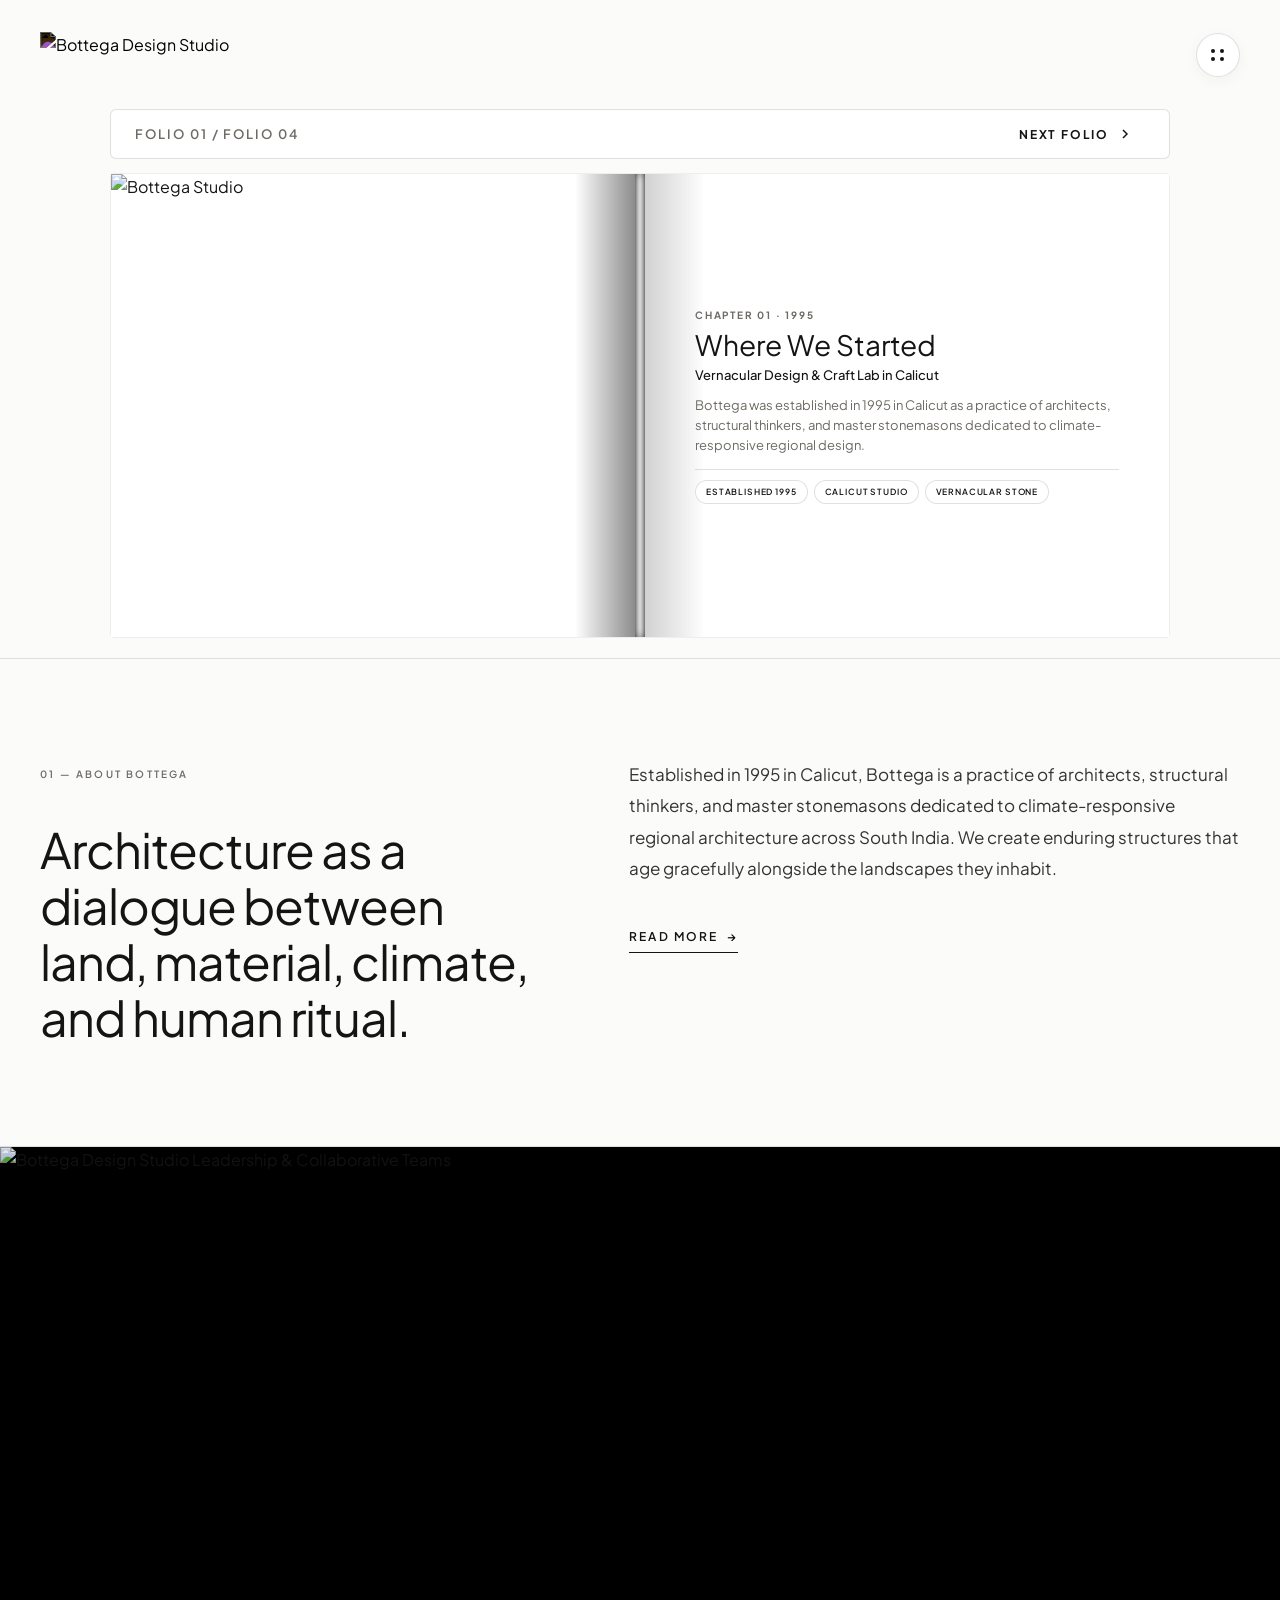
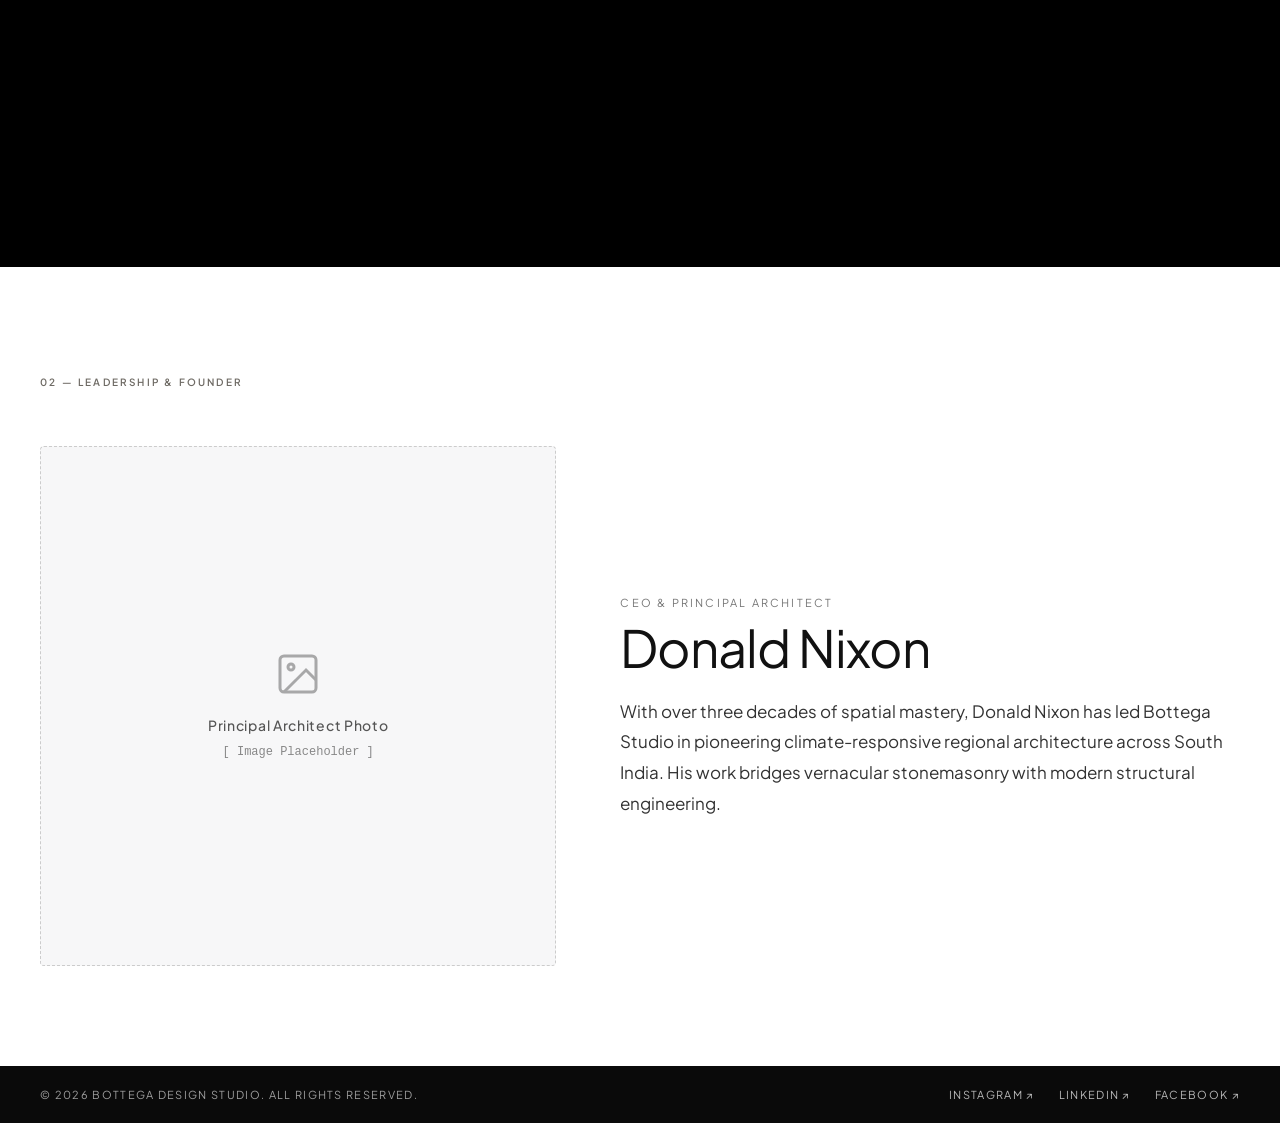
==== about.html @ 34cb8d8d "Update mobile header transparency, sticky logo & menu, typography, phone links, and address details" ====
<!DOCTYPE html>
<html lang="en">
<head>
    <meta charset="UTF-8">
    <meta name="viewport" content="width=device-width, initial-scale=1.0">
    <title>About Us — Bottega Design Studio</title>
    <!-- Google Fonts -->
    <link rel="preconnect" href="https://fonts.googleapis.com">
    <link rel="preconnect" href="https://fonts.gstatic.com" crossorigin>
    <link href="https://fonts.googleapis.com/css2?family=Cormorant+Garamond:ital,wght@0,300;0,400;0,500;0,600;0,700;1,400&family=Plus+Jakarta+Sans:wght@300;400;500;600;700&display=swap" rel="stylesheet">
    <link rel="stylesheet" href="style.css">
    <link rel="stylesheet" href="assets/css/style.css">
</head>
<body class="bottega-inner-page">

<!-- =====================================================
     SITE HEADER
====================================================== -->
<header class="site-header site-header-transparent">
    <div class="header-inner">
        <div id="site-brand-logo" class="site-brand">
            <a href="index.html" class="brand-link">
                <img src="assets/images/bottega_white_logo.png" alt="Bottega Design Studio" class="site-header-logo-img">
            </a>
        </div>

        <!-- Creative Bottega Logo-Dot Menu Trigger & Popover -->
        <div class="creative-dot-menu-wrap">
            <button id="dotMenuBtn" class="dot-menu-trigger" aria-label="Toggle Navigation">
                <span class="dot-pattern-icon">
                    <span class="dot d1"></span>
                    <span class="dot d2"></span>
                    <span class="dot d3"></span>
                    <span class="dot d4"></span>
                </span>
            </button>

            <!-- Popover Menu Links -->
            <div id="dotMenuPopover" class="dot-menu-popover">
                <nav class="popover-nav">
                    <a href="about.html" class="pop-link active">About</a>
                    <a href="projects.html" class="pop-link">Projects</a>
                    <a href="services.html" class="pop-link">Services</a>
                    <a href="contact.html" class="pop-link pop-contact">Contact</a>
                </nav>
            </div>
        </div>
    </div>
</header>

<main class="bottega-main">

    <!-- 3D EDITORIAL MONOGRAPH BOOK FLIP EXPERIENCE (100% VIEWPORT FIT) -->
    <section id="book-story-section" class="bottega-materiality-section bottega-storytelling-section" style="padding-top: 85px; padding-bottom: 20px;">
        <div class="bottega-container">
            <div class="book-story-container reveal-on-scroll">
                <!-- Book Navigation Controls AT THE TOP of the Book -->
                <div class="book-nav-bar" style="margin-bottom: 14px; margin-top: 0; padding: 10px 24px;">
                    <div class="book-page-indicator">
                        <span id="book-current-page">FOLIO COVER</span> / <span>FOLIO 04</span>
                    </div>
                    <button class="book-nav-btn" onclick="nextBookPage()" aria-label="Next Page">
                        <span>NEXT FOLIO</span>
                        <svg viewBox="0 0 24 24"><polyline points="9 18 15 12 9 6"></polyline></svg>
                    </button>
                </div>

                <!-- 3D Physical Spine Stage (Starts Closed as Cover with Logo) -->
                <div id="book-spine-stage" class="book-spine-stage is-closed-cover">
                    <!-- Left Side: Static Page Image -->
                    <div class="book-half-page book-left-half" style="background: #ffffff;">
                        <img id="book-left-img" src="assets/images/studio_team_drafting.png" alt="Bottega Studio" style="object-fit: cover; padding: 0;">
                        <div class="book-crease-shadow-left"></div>
                    </div>

                    <!-- Center Spine -->
                    <div class="book-center-spine"></div>

                    <!-- Right Side: Cover Title & Cute About Quote -->
                    <div class="book-half-page book-right-half">
                        <div class="book-crease-shadow-right"></div>
                        <div id="book-text-wrap" class="book-text-content" style="text-align: center; width: 100%;">
                            <img src="assets/images/bottega_white_logo.png" alt="Bottega Studio" class="book-cover-logo-center" style="max-width: 140px; margin: 0 auto 18px auto; display: block;">
                            <p class="book-cover-quote" style="font-family: var(--font-display); font-size: 1.1rem; color: #1a1a1a; font-style: italic; line-height: 1.6; max-width: 380px; margin: 0 auto;">"Crafting spaces that honor light, native stone, and quiet human rituals since 1995."</p>
                        </div>
                    </div>

                    <!-- Dynamic 3D Turning Page Leaf Overlay with Printed Front & Back Faces -->
                    <div id="book-turning-leaf" class="book-turning-leaf">
                        <div class="leaf-face leaf-front">
                            <div id="leaf-front-content" class="book-text-content">
                                <img src="assets/images/bottega_white_logo.png" alt="Bottega Studio" class="book-cover-logo-center" style="max-width: 140px; margin: 0 auto 18px auto; display: block;">
                                <p class="book-cover-quote" style="font-family: var(--font-display); font-size: 1.1rem; color: #1a1a1a; font-style: italic; line-height: 1.6; max-width: 380px; margin: 0 auto; text-align: center;">"Crafting spaces that honor light, native stone, and quiet human rituals since 1995."</p>
                            </div>
                        </div>
                        <div class="leaf-face leaf-back">
                            <img id="leaf-back-img" src="assets/images/studio_team_drafting.png" alt="Leaf Back">
                        </div>
                    </div>
                </div>
            </div>
    </section>

    <!-- =====================================================
         ABOUT BOTTEGA STUDIO DESCRIPTION SECTION WITH READ MORE
    ====================================================== -->
    <section class="about-description-section">
        <div class="bottega-container">
            <div class="about-desc-grid reveal-on-scroll">
                <!-- Left Column: Title & Manifesto -->
                <div class="about-desc-left">
                    <span class="section-label">01 — ABOUT BOTTEGA</span>
                    <h2 class="about-desc-heading">Architecture as a dialogue between land, material, climate, and human ritual.</h2>
                </div>

                <!-- Right Column: Full Description with Read More Toggle -->
                <div class="about-desc-right">
                    <p class="about-lead-text">
                        Established in 1995 in Calicut, Bottega is a practice of architects, structural thinkers, and master stonemasons dedicated to climate-responsive regional architecture across South India. We create enduring structures that age gracefully alongside the landscapes they inhabit.
                    </p>

                    <!-- Expandable Extended Paragraphs -->
                    <div id="aboutExtendedText" class="about-extended-text">
                        <p>
                            Our methodology merges traditional South Indian vernacular craft—laterite masonry, reclaimed teak joinery, hand-chiseled granite, and terracotta roof sculping—with contemporary spatial engineering. We approach every site by conducting a granular analysis of its microclimate, natural wind corridors, sun trajectories, and indigenous vegetation.
                        </p>
                        <p>
                            Rather than imposing external architectural statements, Bottega buildings emerge from the soil, utilizing passive cooling courtyards, rain-sheltering verandas, and thermal stone masses. Over three decades and 120+ realized projects, our practice has expanded to include master planning eco-resorts, luxury tropical estates, and custom furniture labs—always honoring the tactile relationship between human ritual and natural elements.
                        </p>
                    </div>

                    <!-- Read More Toggle Trigger -->
                    <button id="aboutReadMoreBtn" class="about-readmore-btn" type="button">
                        <span class="btn-text">READ MORE</span>
                        <span class="btn-arrow">→</span>
                    </button>
                </div>
            </div>
        </div>
    </section>

    <!-- STUDIO SINGLE ORIGINAL FULL WIDTH GROUP PHOTO WITH REVEAL & HOTSPOTS -->
    <section class="about-photo-section-full reveal-curtain-wrap">
        <div class="group-photo-interactive-wrap full-width-wrap">
            <img src="assets/images/team_group_photo.jpg" alt="Bottega Design Studio Leadership & Collaborative Teams" class="group-team-photo">
            
            <!-- Interactive Person Hotspot 1 (Rahul Varma - Far Left) -->
            <div class="person-hotspot" style="top: 30%; left: 14%;">
                <div class="hotspot-pulse"><span class="pulse-icon">✦</span></div>
                <div class="person-profile-popup popup-align-left">
                    <div class="popup-header-row">
                        <span class="popup-studio-tag"><span class="tag-dot"></span>CALICUT STUDIO</span>
                        <span class="popup-id">01</span>
                    </div>
                    <h4 class="person-name">Ar. Rahul Varma</h4>
                    <span class="person-designation">Principal Architect & Founder</span>
                    <div class="popup-meta-pills">
                        <span class="meta-pill">15+ Yrs Exp</span>
                        <span class="meta-pill">Contextual Design</span>
                    </div>
                </div>
            </div>

            <!-- Interactive Person Hotspot 2 (Karan Sharma - 2nd Left) -->
            <div class="person-hotspot" style="top: 24%; left: 32%;">
                <div class="hotspot-pulse"><span class="pulse-icon">✦</span></div>
                <div class="person-profile-popup popup-flip-down">
                    <div class="popup-header-row">
                        <span class="popup-studio-tag"><span class="tag-dot"></span>BANGALORE STUDIO</span>
                        <span class="popup-id">02</span>
                    </div>
                    <h4 class="person-name">Karan Sharma</h4>
                    <span class="person-designation">Lead Structural Engineer</span>
                    <div class="popup-meta-pills">
                        <span class="meta-pill">High-Rise Steel</span>
                        <span class="meta-pill">Seismic Engineering</span>
                    </div>
                </div>
            </div>

            <!-- Interactive Person Hotspot 3 (Ananya Nair - 3rd Left) -->
            <div class="person-hotspot" style="top: 28%; left: 45%;">
                <div class="hotspot-pulse"><span class="pulse-icon">✦</span></div>
                <div class="person-profile-popup">
                    <div class="popup-header-row">
                        <span class="popup-studio-tag"><span class="tag-dot"></span>CALICUT STUDIO</span>
                        <span class="popup-id">03</span>
                    </div>
                    <h4 class="person-name">Ananya Nair</h4>
                    <span class="person-designation">Director of Interior Architecture</span>
                    <div class="popup-meta-pills">
                        <span class="meta-pill">Tactile Interiors</span>
                        <span class="meta-pill">Teak Woodcraft</span>
                    </div>
                </div>
            </div>

            <!-- Interactive Person Hotspot 4 (Siddharth Menon - Top Center) -->
            <div class="person-hotspot" style="top: 18%; left: 56%;">
                <div class="hotspot-pulse"><span class="pulse-icon">✦</span></div>
                <div class="person-profile-popup popup-flip-down">
                    <div class="popup-header-row">
                        <span class="popup-studio-tag"><span class="tag-dot"></span>BANGALORE STUDIO</span>
                        <span class="popup-id">04</span>
                    </div>
                    <h4 class="person-name">Siddharth Menon</h4>
                    <span class="person-designation">Head of Urban Master Planning</span>
                    <div class="popup-meta-pills">
                        <span class="meta-pill">Eco-Resorts</span>
                        <span class="meta-pill">Passive Microclimate</span>
                    </div>
                </div>
            </div>

            <!-- Interactive Person Hotspot 5 (Priya Ramesh - Front Center) -->
            <div class="person-hotspot" style="top: 38%; left: 60%;">
                <div class="hotspot-pulse"><span class="pulse-icon">✦</span></div>
                <div class="person-profile-popup">
                    <div class="popup-header-row">
                        <span class="popup-studio-tag"><span class="tag-dot"></span>CALICUT STUDIO</span>
                        <span class="popup-id">05</span>
                    </div>
                    <h4 class="person-name">Priya Ramesh</h4>
                    <span class="person-designation">Design Director & Partner</span>
                    <div class="popup-meta-pills">
                        <span class="meta-pill">Courtyard Villas</span>
                        <span class="meta-pill">Luxury Sanctuaries</span>
                    </div>
                </div>
            </div>

            <!-- Interactive Person Hotspot 6 (Meera Krishna - 6th Left) -->
            <div class="person-hotspot" style="top: 26%; left: 68%;">
                <div class="hotspot-pulse"><span class="pulse-icon">✦</span></div>
                <div class="person-profile-popup popup-flip-down">
                    <div class="popup-header-row">
                        <span class="popup-studio-tag"><span class="tag-dot"></span>BANGALORE STUDIO</span>
                        <span class="popup-id">06</span>
                    </div>
                    <h4 class="person-name">Meera Krishna</h4>
                    <span class="person-designation">Senior Landscape Architect</span>
                    <div class="popup-meta-pills">
                        <span class="meta-pill">Native Flora</span>
                        <span class="meta-pill">Water Terraces</span>
                    </div>
                </div>
            </div>

            <!-- Interactive Person Hotspot 7 (Kavya Sundaram - Far Right) -->
            <div class="person-hotspot" style="top: 22%; left: 82%;">
                <div class="hotspot-pulse"><span class="pulse-icon">✦</span></div>
                <div class="person-profile-popup popup-flip-down popup-align-right">
                    <div class="popup-header-row">
                        <span class="popup-studio-tag"><span class="tag-dot"></span>CALICUT STUDIO</span>
                        <span class="popup-id">07</span>
                    </div>
                    <h4 class="person-name">Kavya Sundaram</h4>
                    <span class="person-designation">Sustainable Materials Specialist</span>
                    <div class="popup-meta-pills">
                        <span class="meta-pill">Laterite Masonry</span>
                        <span class="meta-pill">Zero-Waste Craft</span>
                    </div>
                </div>
            </div>
        </div>
    </section>



    <!-- LEADERSHIP & CEO / PRINCIPAL ARCHITECT SHOWCASE -->
    <section class="ceo-leadership-section">
        <div class="bottega-container">
            <span class="section-label reveal-on-scroll">02 — LEADERSHIP & FOUNDER</span>
            <div class="ceo-profile-grid reveal-on-scroll">
                <!-- Left Column: Photo Placeholder -->
                <div class="ceo-photo-col">
                    <div class="ceo-img-frame">
                        <svg class="ceo-placeholder-icon" viewBox="0 0 24 24" stroke="currentColor">
                            <rect x="3" y="3" width="18" height="18" rx="2" ry="2"></rect>
                            <circle cx="8.5" cy="8.5" r="1.5"></circle>
                            <polyline points="21 15 16 10 5 21"></polyline>
                        </svg>
                        <span class="ceo-placeholder-text">Principal Architect Photo</span>
                        <span class="ceo-placeholder-sub">[ Image Placeholder ]</span>
                    </div>
                </div>

                <!-- Right Column: Title, Name & Description -->
                <div class="ceo-info-col">
                    <span class="ceo-subtitle">CEO & PRINCIPAL ARCHITECT</span>
                    <h2 class="ceo-name">Donald Nixon</h2>
                    <p class="ceo-bio">
                        With over three decades of spatial mastery, Donald Nixon has led Bottega Studio in pioneering climate-responsive regional architecture across South India. His work bridges vernacular stonemasonry with modern structural engineering.
                    </p>
                </div>
            </div>
        </div>
    </section>

</main>

<footer class="home-bottom-strip">
    <div class="home-bottom-inner">
        <p class="home-copyright">© 2026 BOTTEGA DESIGN STUDIO. ALL RIGHTS RESERVED.</p>
        <div class="home-social-links">
            <a href="https://www.instagram.com/bottega_architects/" target="_blank" rel="noopener" class="home-social-link">INSTAGRAM ↗</a>
            <a href="https://linkedin.com" target="_blank" rel="noopener" class="home-social-link">LINKEDIN ↗</a>
            <a href="https://facebook.com" target="_blank" rel="noopener" class="home-social-link">FACEBOOK ↗</a>
        </div>
    </div>
</footer>

<script>
// Sticky Logo Only on Scroll Engine
document.addEventListener('DOMContentLoaded', () => {
    const brandLogo = document.getElementById('site-brand-logo');
    window.addEventListener('scroll', () => {
        if (window.scrollY > 100) {
            brandLogo.classList.add('is-sticky-logo');
        } else {
            brandLogo.classList.remove('is-sticky-logo');
        }
    });
});

// Typewriter Animation Engine
function runTypewriter(targetEl, text, speed = 40, callback) {
    if (!targetEl) return;
    let i = 0;
    targetEl.innerHTML = '<span class="tw-text"></span><span class="tw-cursor">|</span>';
    const spanText = targetEl.querySelector('.tw-text');

    function type() {
        if (i < text.length) {
            spanText.textContent += text.charAt(i);
            i++;
            setTimeout(type, speed);
        } else if (callback) {
            callback();
        }
    }
    type();
}

const bookPages = [
    {
        folioNum: "01",
        year: "CHAPTER 01 · 1995",
        title: "Where We Started",
        subtitle: "Vernacular Design & Craft Lab in Calicut",
        desc: "Bottega was established in 1995 in Calicut as a practice of architects, structural thinkers, and master stonemasons dedicated to climate-responsive regional design.",
        img: "assets/images/studio_team_drafting.png",
        pills: ["Established 1995", "Calicut Studio", "Vernacular Stone"]
    },
    {
        folioNum: "02",
        year: "CHAPTER 02 · 2008",
        title: "As We Grew",
        subtitle: "Expanding Studios Across Kerala & Karnataka",
        desc: "Over the next decade, Bottega grew into an integrated multi-disciplinary studio—opening our Bangalore branch and uniting traditional woodcraft with spatial engineering.",
        img: "assets/images/client_dual_banner.jpg",
        pills: ["Bangalore Studio", "Artisan Synergy", "Spatial Innovation"]
    },
    {
        folioNum: "03",
        year: "CHAPTER 03 · OUR MISSION",
        title: "Our Mission",
        subtitle: "Honoring Heritage & Precision Engineering",
        desc: "Preserving South Indian architectural heritage by directly collaborating with master stonemasons and woodcraft artisans—crafting climate-responsive spaces that age gracefully.",
        img: "https://images.unsplash.com/photo-1600585154526-990dced4db0d?auto=format&fit=crop&w=1200&q=85",
        pills: ["Heritage Preservation", "Honest Materials", "Sustainable Craft"]
    },
    {
        folioNum: "04",
        year: "CHAPTER 04 · OUR VISION",
        title: "Our Vision",
        subtitle: "Pioneering Zero-Carbon Microclimate Sanctuaries",
        desc: "Pioneering zero-carbon master plans across South India where architecture, landscape, and human ritual exist in perpetual harmony.",
        img: "https://images.unsplash.com/photo-1584622650111-993a426fbf0a?auto=format&fit=crop&w=1200&q=85",
        pills: ["120+ Realized Projects", "Passive Microclimate", "Zero-Carbon Vision"]
    }
];

let currentBookPageIdx = -1; // -1 represents CLOSED COVER state
let isBookFlipping = false;

function setBookPage(pageIdx, direction = 1) {
    if (isBookFlipping) return;

    const spineStage = document.getElementById('book-spine-stage');
    const wasClosed = spineStage && spineStage.classList.contains('is-closed-cover');

    let nextIdx = pageIdx;
    if (nextIdx < 0) nextIdx = bookPages.length - 1;
    if (nextIdx >= bookPages.length) nextIdx = 0;

    if (nextIdx === currentBookPageIdx && !wasClosed) return;

    isBookFlipping = true;
    const prevIdx = currentBookPageIdx < 0 ? 0 : currentBookPageIdx;
    currentBookPageIdx = nextIdx;

    const prevData = bookPages[prevIdx];
    const nextData = bookPages[nextIdx];

    const leftImg = document.getElementById('book-left-img');
    const pageCounter = document.getElementById('book-current-page');
    const leaf = document.getElementById('book-turning-leaf');
    const leafFrontContent = document.getElementById('leaf-front-content');
    const leafBackImg = document.getElementById('leaf-back-img');

    if (pageCounter) {
        pageCounter.textContent = `FOLIO ${nextData.folioNum}`;
    }

    if (leafFrontContent) {
        if (wasClosed) {
            leafFrontContent.innerHTML = `
                <img src="assets/images/bottega_white_logo.png" alt="Bottega Studio" class="book-cover-logo-center" style="max-width: 140px; margin: 0 auto 18px auto; display: block;">
                <p class="book-cover-quote" style="font-family: var(--font-display); font-size: 1.1rem; color: #1a1a1a; font-style: italic; line-height: 1.6; max-width: 380px; margin: 0 auto; text-align: center;">"Crafting spaces that honor light, native stone, and quiet human rituals since 1995."</p>
            `;
        } else {
            leafFrontContent.innerHTML = `
                <span class="book-year-badge">${prevData.year}</span>
                <h3 class="book-chapter-title">${prevData.title}</h3>
                <h4 class="book-chapter-subtitle">${prevData.subtitle}</h4>
                <p class="book-chapter-desc">${prevData.desc}</p>
                <div class="book-pills-row">
                    ${(prevData.pills || []).map(p => `<span class="book-pill">${p}</span>`).join('')}
                </div>
            `;
        }
    }

    if (leafBackImg) {
        leafBackImg.src = nextData.img;
    }

    if (wasClosed && leftImg) {
        leftImg.style.visibility = 'hidden';
    }

    const rightHalf = document.querySelector('#book-spine-stage .book-right-half');
    if (rightHalf) {
        rightHalf.innerHTML = `
            <div class="book-crease-shadow-right"></div>
            <div id="book-text-wrap" class="book-text-content">
                <span id="book-page-year" class="book-year-badge">${nextData.year}</span>
                <h3 id="book-page-title" class="book-chapter-title">${nextData.title}</h3>
                <h4 id="book-page-subtitle" class="book-chapter-subtitle">${nextData.subtitle}</h4>
                <p id="book-page-desc" class="book-chapter-desc">${nextData.desc}</p>
                <div id="book-page-pills" class="book-pills-row">
                    ${(nextData.pills || []).map(p => `<span class="book-pill">${p}</span>`).join('')}
                </div>
            </div>
        `;
    }

    if (leaf) {
        leaf.style.transition = 'transform 0.9s cubic-bezier(0.645, 0.045, 0.355, 1.000)';
        leaf.className = `book-turning-leaf ${direction > 0 ? 'turn-next' : 'turn-prev'}`;
    }

    // Delay removing is-closed-cover until leaf is halfway flipped (420ms) so left side never pops up early!
    if (wasClosed) {
        setTimeout(() => {
            if (spineStage) spineStage.classList.remove('is-closed-cover');
        }, 420);
    }

    // Update static left image ONLY after turning leaf lands on the left side (860ms)
    setTimeout(() => {
        if (leftImg) {
            leftImg.src = nextData.img;
            leftImg.style.objectFit = 'cover';
            leftImg.style.padding = '0';
            leftImg.style.visibility = 'visible';
        }
    }, 860);

    setTimeout(() => {
        if (leaf) {
            leaf.style.transition = 'none';
            leaf.className = 'book-turning-leaf';
            void leaf.offsetWidth;
        }
        isBookFlipping = false;
    }, 920);
}

function nextBookPage() {
    setBookPage(currentBookPageIdx + 1, 1);
}

function prevBookPage() {
    setBookPage(currentBookPageIdx - 1, -1);
}

document.addEventListener('DOMContentLoaded', () => {
    // Read More Toggle Handler
    const readMoreBtn = document.getElementById('aboutReadMoreBtn');
    const extendedText = document.getElementById('aboutExtendedText');

    if (readMoreBtn && extendedText) {
        readMoreBtn.addEventListener('click', () => {
            const isExpanded = extendedText.classList.toggle('is-expanded');
            const btnText = readMoreBtn.querySelector('.btn-text');
            const btnArrow = readMoreBtn.querySelector('.btn-arrow');

            if (isExpanded) {
                if (btnText) btnText.textContent = 'READ LESS';
                if (btnArrow) btnArrow.textContent = '←';
            } else {
                if (btnText) btnText.textContent = 'READ MORE';
                if (btnArrow) btnArrow.textContent = '→';
            }
        });
    }

    // Auto page fold open from closed cover state on page refresh
    setTimeout(() => {
        nextBookPage();
    }, 850);

    const revealObserver = new IntersectionObserver((entries) => {
        entries.forEach(entry => {
            if (entry.isIntersecting) {
                entry.target.classList.add('is-visible');
            }
        });
    }, { threshold: 0.1 });

    document.querySelectorAll('.reveal-on-scroll, .reveal-curtain-wrap').forEach(el => {
        revealObserver.observe(el);
    });
});
</script>

<script src="assets/js/mobile-menu.js"></script>
</body>
</html>
---- style.css ----
/*
Theme Name: Bottega India
Theme URI: https://bottegaindia.in/
Description: Complete Master Editorial Architecture Theme for Bottega India.
Version: 3.8.0
*/

@font-face {
    font-family: 'Cormorant Garamond';
    src: url('assets/fonts/CormorantGaramond-VariableFont_wght.woff2') format('woff2-variations'),
         url('../fonts/CormorantGaramond-VariableFont_wght.woff2') format('woff2-variations'),
         url('fonts/CormorantGaramond-VariableFont_wght.woff2') format('woff2');
    font-weight: 100 900;
    font-style: normal;
    font-display: swap;
}

:root {
    --font-display: 'Plus Jakarta Sans', system-ui, -apple-system, BlinkMacSystemFont, 'Segoe UI', Roboto, Helvetica, Arial, sans-serif;
    --font-body: 'Plus Jakarta Sans', system-ui, -apple-system, BlinkMacSystemFont, 'Segoe UI', Roboto, Helvetica, Arial, sans-serif;
    --font-normal: 'Plus Jakarta Sans', system-ui, -apple-system, BlinkMacSystemFont, 'Segoe UI', Roboto, Helvetica, Arial, sans-serif;
    --font-heading: 'Plus Jakarta Sans', system-ui, -apple-system, BlinkMacSystemFont, 'Segoe UI', Roboto, Helvetica, Arial, sans-serif;
    --color-bg-light: #fbfbf9;
    --color-bg-white: #ffffff;
    --color-bg-dark: #0a0a0a;
    --color-text-dark: #141414;
    --color-text-muted: #6e6a64;
    --color-border: rgba(0, 0, 0, 0.12);
    --color-border-dark: rgba(255, 255, 255, 0.12);
}

* {
    box-sizing: border-box;
    margin: 0;
    padding: 0;
}

html {
    scroll-behavior: smooth;
}

body {
    background-color: var(--color-bg-light);
    color: var(--color-text-dark);
    font-family: var(--font-body);
    line-height: 1.6;
    overflow-x: hidden;
    -webkit-font-smoothing: antialiased;
}

.bottega-container {
    max-width: 1440px;
    margin: 0 auto;
    padding: 0 40px;
}

.section-label {
    font-family: var(--font-body);
    font-size: 10px;
    font-weight: 600;
    letter-spacing: 0.22em;
    text-transform: uppercase;
    color: var(--color-text-muted);
    display: inline-block;
    margin-bottom: 24px;
}

.creative-heading {
    font-family: var(--font-display);
    font-size: clamp(36px, 4vw, 58px);
    font-weight: 400;
    line-height: 1.05;
    color: var(--color-text-dark);
    margin-bottom: 32px;
}

/* =========================================================
   SITE HEADER & LOGO ONLY STICKY ENGINE
========================================================= */
.site-header-logo-img {
    height: 46px;
    width: auto;
    object-fit: contain;
    display: block;
    transition: height 0.3s ease, filter 0.3s ease;
}

.site-header-dark .site-header-logo-img,
.bottega-inner-page .site-header-logo-img {
    filter: invert(1);
}

.site-brand.is-sticky-logo {
    position: fixed;
    top: 20px;
    left: 40px;
    z-index: 1000;
    padding: 10px 18px;
    background: rgba(10, 10, 10, 0.85);
    backdrop-filter: blur(14px);
    border: 1px solid rgba(255, 255, 255, 0.2);
    border-radius: 40px;
    box-shadow: 0 10px 30px rgba(0, 0, 0, 0.3);
    animation: sticky-pop 0.35s cubic-bezier(0.16, 1, 0.3, 1);
}

.site-brand.is-sticky-logo .site-header-logo-img,
.bottega-inner-page .site-brand.is-sticky-logo .site-header-logo-img {
    height: 32px;
    filter: invert(0) !important;
}

@keyframes sticky-pop {
    from {
        opacity: 0;
        transform: translateY(-20px) scale(0.9);
    }
    to {
        opacity: 1;
        transform: translateY(0) scale(1);
    }
}

/* =========================================================
   OUR LOCATIONS - STUDIO PRACTICE SECTION (50vw / 50vw SPLIT)
========================================================= */
.bottega-locations-studio-section {
    width: 100vw;
    position: relative;
    left: 50%;
    right: 50%;
    margin-left: -50vw;
    margin-right: -50vw;
    background: var(--color-bg-white);
    border-bottom: 1px solid var(--color-border);
    overflow: hidden;
    padding: 0;
}

.locations-studio-split-full {
    display: grid;
    grid-template-columns: 50vw 50vw;
    align-items: center;
    width: 100vw;
    margin: 0;
    padding: 0;
}

.studio-image-left-flush {
    width: 50vw;
    height: 100%;
}

.studio-team-img-flush {
    width: 100%;
    height: 480px;
    object-fit: cover;
    display: block;
}

.studio-info-right-col {
    padding: 40px 60px 40px 48px;
    max-width: 680px;
}

.studio-label-row {
    display: flex;
    align-items: center;
    gap: 16px;
    margin-bottom: 16px;
}

.studio-label-row .section-label {
    margin-bottom: 0;
}

.label-line {
    display: inline-block;
    width: 60px;
    height: 1px;
    background: var(--color-border);
}

.locations-main-title {
    font-family: var(--font-display);
    font-size: clamp(32px, 3.5vw, 48px);
    font-weight: 400;
    line-height: 1.1;
    color: var(--color-text-dark);
    margin-bottom: 14px;
    letter-spacing: -0.02em;
}

.locations-subtext {
    font-size: 14.5px;
    line-height: 1.6;
    color: var(--color-text-muted);
    max-width: 540px;
    margin-bottom: 24px;
}

.locations-list-wrap {
    display: flex;
    flex-direction: column;
    margin-bottom: 24px;
}

.loc-list-item {
    display: grid;
    grid-template-columns: 40px 1fr 140px 30px;
    align-items: center;
    padding: 14px 0;
    border-top: 1px solid var(--color-border);
    transition: background 0.2s ease;
}

.loc-list-item:last-child {
    border-bottom: 1px solid var(--color-border);
}

.loc-index {
    font-family: var(--font-display);
    font-size: 14px;
    color: var(--color-text-muted);
}

.loc-name-col h3 {
    font-family: var(--font-display);
    font-size: 32px;
    font-weight: 400;
    color: var(--color-text-dark);
    line-height: 1.1;
}

.loc-tag {
    font-size: 9px;
    letter-spacing: 0.18em;
    text-transform: uppercase;
    color: var(--color-text-muted);
    display: block;
}

.loc-state {
    font-size: 13px;
    color: var(--color-text-muted);
}

.loc-arrow {
    font-size: 20px;
    color: var(--color-text-dark);
    transition: transform 0.2s ease;
}

.loc-list-item:hover .loc-arrow {
    transform: translate(3px, -3px);
}

.locations-footer-row {
    display: flex;
    justify-content: space-between;
    font-size: 10px;
    letter-spacing: 0.18em;
    text-transform: uppercase;
    color: var(--color-text-muted);
    padding-top: 12px;
}

/* =========================================================
   EDGE-TO-EDGE 100% FULL-WIDTH SEAMLESS PANORAMIC BANNER
========================================================= */
.bottega-banner-full-section {
    width: 100%;
    position: relative;
    background: #ffffff;
    overflow: hidden;
    margin: 24px 0 16px;
}

.full-banner-wrap {
    width: 100vw;
    position: relative;
    left: 50%;
    right: 50%;
    margin-left: -50vw;
    margin-right: -50vw;
    overflow: hidden;
}

.banner-full-img {
    width: 100%;
    height: 380px;
    max-height: 380px;
    object-fit: cover;
    display: block;
}

.banner-caption-bar {
    display: flex;
    justify-content: space-between;
    align-items: center;
    padding: 16px 60px;
    background: #fbfbf9;
    border: none;
    font-size: 11px;
    letter-spacing: 0.12em;
    text-transform: uppercase;
    color: var(--color-text-muted);
}

/* =========================================================
   TYPEWRITER & LUXURY SCROLL REVEAL ANIMATIONS
========================================================= */
.tw-text {
    white-space: pre-line;
}

.tw-cursor {
    display: inline-block;
    font-weight: 300;
    color: currentColor;
    animation: tw-blink 0.8s infinite;
    margin-left: 2px;
}

@keyframes tw-blink {
    0%, 100% { opacity: 1; }
    50% { opacity: 0; }
}

/* Scroll Fade & Slide Reveal */
.reveal-on-scroll {
    opacity: 0;
    transform: translateY(35px);
    transition: opacity 0.85s cubic-bezier(0.16, 1, 0.3, 1), transform 0.85s cubic-bezier(0.16, 1, 0.3, 1);
    will-change: opacity, transform;
}

.reveal-on-scroll.is-visible {
    opacity: 1;
    transform: translateY(0);
}

/* Curtain Wipe Reveal for Images */
.reveal-curtain-wrap {
    position: relative;
    overflow: hidden;
}

.reveal-curtain-wrap::after {
    content: '';
    position: absolute;
    top: 0;
    left: 0;
    width: 100%;
    height: 100%;
    background: #141414;
    transform: scaleX(1);
    transform-origin: left;
    transition: transform 0.9s cubic-bezier(0.77, 0, 0.175, 1);
    z-index: 5;
    pointer-events: none;
}

.reveal-curtain-wrap.is-visible::after {
    transform: scaleX(0);
    transform-origin: right;
}

/* =========================================================
   SITE HEADER & NAVIGATION
========================================================= */
.site-header {
    position: absolute;
    top: 0;
    left: 0;
    width: 100%;
    z-index: 100;
    padding: 32px 40px;
    transition: all 0.3s ease;
}

.site-header-dark {
    position: relative;
    background: var(--color-bg-white);
    border-bottom: 1px solid var(--color-border);
}

.header-inner {
    max-width: 1440px;
    margin: 0 auto;
    display: flex;
    align-items: center;
    justify-content: space-between;
}

.brand-link {
    display: flex;
    align-items: center;
    gap: 12px;
    color: #ffffff;
    text-decoration: none;
}

.site-header-dark .brand-link {
    color: var(--color-text-dark);
}

.main-nav {
    display: flex;
    align-items: center;
    gap: 28px;
}

.main-menu {
    display: flex;
    align-items: center;
    gap: 32px;
    list-style: none;
}

.main-menu a {
    color: rgba(255, 255, 255, 0.85);
    text-decoration: none;
    font-size: 13px;
    font-weight: 400;
    letter-spacing: 0.05em;
    transition: color 0.2s ease;
}

.site-header-dark .main-menu a {
    color: var(--color-text-dark);
}

.main-menu a.active-page {
    font-weight: 600;
    border-bottom: 2px solid currentColor;
}

.main-menu a:hover {
    color: var(--color-text-dark);
}

.site-header-transparent .main-menu a:hover {
    color: #ffffff;
}

.contact-link {
    padding: 8px 24px;
    border: 1px solid rgba(255, 255, 255, 0.3);
    border-radius: 30px;
    color: #ffffff;
    text-decoration: none;
    font-size: 12px;
    letter-spacing: 0.08em;
    transition: all 0.3s ease;
}

/* Creative Bottega Dot Menu Trigger */
.creative-dot-menu-wrap {
    position: relative;
    display: inline-block;
}

.dot-menu-trigger {
    display: flex;
    align-items: center;
    justify-content: center;
    width: 44px;
    height: 44px;
    padding: 0;
    background: #ffffff;
    border: 1px solid var(--color-border);
    border-radius: 50%;
    cursor: pointer;
    box-shadow: 0 4px 15px rgba(0, 0, 0, 0.04);
    transition: all 0.3s ease;
}

.dot-menu-trigger:hover {
    background: #141414;
    border-color: #141414;
}

.dot-menu-trigger:hover .dot-label {
    color: #ffffff;
}

.dot-menu-trigger:hover .dot-pattern-icon .dot {
    background: #ffffff;
    transform: scale(1.2);
}

.dot-pattern-icon {
    display: grid;
    grid-template-columns: 1fr 1fr;
    gap: 3px;
    width: 14px;
    height: 14px;
    align-items: center;
    justify-content: center;
}

.dot-pattern-icon .dot {
    width: 4px;
    height: 4px;
    background: #141414;
    border-radius: 50%;
    transition: background 0.3s ease, transform 0.3s ease;
}

.dot-label {
    font-family: var(--font-display);
    font-size: 11px;
    font-weight: 600;
    letter-spacing: 0.18em;
    color: #141414;
    text-transform: uppercase;
}

/* Popover Navigation Menu */
.dot-menu-popover {
    position: absolute;
    top: calc(100% + 10px);
    right: 0;
    background: #ffffff;
    border: 1px solid var(--color-border);
    border-radius: 12px;
    padding: 10px 14px;
    box-shadow: 0 14px 40px rgba(0, 0, 0, 0.1);
    opacity: 0;
    visibility: hidden;
    transform: translateY(-8px);
    transition: all 0.3s cubic-bezier(0.25, 1, 0.5, 1);
    z-index: 1000;
    min-width: 160px;
}

.creative-dot-menu-wrap:hover .dot-menu-popover,
.dot-menu-popover.is-open {
    opacity: 1;
    visibility: visible;
    transform: translateY(0);
}

.popover-nav {
    display: flex;
    flex-direction: column;
    gap: 4px;
}

.pop-link {
    font-family: var(--font-display);
    font-size: 13px;
    font-weight: 500;
    letter-spacing: 0.12em;
    color: var(--color-text-dark);
    text-decoration: none;
    padding: 8px 12px;
    border-radius: 6px;
    transition: background 0.2s ease, color 0.2s ease;
}

.pop-link:hover,
.pop-link.active {
    background: #f4f2ea;
    color: #141414;
    font-weight: 600;
}

.pop-contact {
    border-top: 1px solid var(--color-border);
    margin-top: 4px;
    padding-top: 10px;
    color: var(--color-text-dark);
}

.site-header-dark .contact-link {
    color: var(--color-text-dark);
    border-color: var(--color-border);
}

.contact-link:hover,
.site-header-dark .contact-link:hover {
    background: var(--color-text-dark);
    color: #ffffff;
}

/* =========================================================
   INFINITE SCROLLING MARQUEE BANNERS
========================================================= */
.press-marquee-container {
    overflow: hidden;
    white-space: nowrap;
    margin-top: 0;
    padding: 24px 0;
    background: #ffffff !important;
    border-top: 1px solid var(--color-border);
    border-bottom: 1px solid var(--color-border);
}

.press-marquee-track {
    display: inline-flex;
    align-items: center;
    gap: 60px;
    animation: press-marquee-scroll 28s linear infinite;
}

.client-logo-item {
    display: inline-flex;
    align-items: center;
    justify-content: center;
    height: 48px;
    padding: 0 10px;
}

.client-brand-logo {
    height: 38px;
    width: auto;
    object-fit: contain;
    filter: invert(1);
    opacity: 0.85;
    transition: opacity 0.3s ease;
}

.client-brand-logo:hover {
    opacity: 1;
}

.client-brand-logo-img {
    height: 38px;
    width: auto;
    object-fit: contain;
    mix-blend-mode: multiply;
    opacity: 0.9;
    transition: opacity 0.3s ease;
}

.client-brand-logo-img:hover {
    opacity: 1;
}

.client-brand-logo-svg {
    height: 36px;
    width: auto;
    opacity: 0.85;
    transition: opacity 0.3s ease;
}

.client-brand-logo-svg:hover {
    opacity: 1;
}

@keyframes press-marquee-scroll {
    0% { transform: translateX(0); }
    100% { transform: translateX(-50%); }
}

/* =========================================================
   EDGE-TO-EDGE 100% FULL-WIDTH ORIGINAL GROUP TEAM PHOTO
========================================================= */
.about-photo-section-full {
    width: 100%;
    position: relative;
    background: #000;
    overflow: hidden;
    margin: 0;
    padding: 0;
}

.full-width-wrap {
    width: 100vw;
    position: relative;
    left: 50%;
    right: 50%;
    margin-left: -50vw;
    margin-right: -50vw;
    overflow: hidden;
}

.full-width-wrap .group-team-photo {
    width: 100%;
    height: 720px;
    object-fit: cover;
    display: block;
    filter: brightness(0.9);
    transition: filter 0.4s ease;
}

.full-width-wrap:hover .group-team-photo {
    filter: brightness(0.8);
}

.full-photo-overlay-bar {
    position: absolute;
    bottom: 0;
    left: 0;
    width: 100%;
    padding: 24px 60px;
    background: linear-gradient(180deg, transparent 0%, rgba(0, 0, 0, 0.85) 100%);
    color: rgba(255, 255, 255, 0.9);
    z-index: 5;
}

.photo-caption-light {
    font-size: 13px;
    letter-spacing: 0.08em;
    color: rgba(255, 255, 255, 0.85);
}

/* Enhanced Luxury Person Hotspot Target Pin & Pulse Animation */
.person-hotspot {
    position: absolute;
    z-index: 10;
    cursor: pointer;
}

.hotspot-pulse {
    width: 28px;
    height: 28px;
    background: rgba(18, 18, 18, 0.85);
    border: 2px solid rgba(255, 255, 255, 0.9);
    border-radius: 50%;
    box-shadow: 0 0 0 0 rgba(255, 255, 255, 0.7), 0 8px 20px rgba(0, 0, 0, 0.6);
    animation: pulse-ring 2.2s infinite;
    transition: all 0.35s cubic-bezier(0.34, 1.56, 0.64, 1);
    display: flex;
    align-items: center;
    justify-content: center;
    color: #ffffff;
    font-size: 10px;
    backdrop-filter: blur(4px);
}

.pulse-icon {
    display: inline-block;
    transition: transform 0.35s ease, color 0.35s ease;
    font-size: 11px;
}

.person-hotspot:hover .hotspot-pulse {
    transform: scale(1.35) rotate(90deg);
    background: #ffffff;
    border-color: #ffffff;
    color: #0d0d0d;
    box-shadow: 0 0 25px rgba(255, 255, 255, 0.9), 0 10px 25px rgba(0, 0, 0, 0.8);
}

@keyframes pulse-ring {
    0% { box-shadow: 0 0 0 0 rgba(255, 255, 255, 0.7), 0 8px 20px rgba(0, 0, 0, 0.6); }
    70% { box-shadow: 0 0 0 18px rgba(255, 255, 255, 0), 0 8px 20px rgba(0, 0, 0, 0.6); }
    100% { box-shadow: 0 0 0 0 rgba(255, 255, 255, 0), 0 8px 20px rgba(0, 0, 0, 0.6); }
}

/* Hover Luxury Profile Pop-Up Box (Editorial Glassmorphic Design) */
.person-profile-popup {
    position: absolute;
    bottom: 42px;
    left: 50%;
    transform: translateX(-50%) translateY(16px) scale(0.92);
    width: 270px;
    padding: 22px 24px;
    background: linear-gradient(135deg, rgba(16, 16, 16, 0.96) 0%, rgba(6, 6, 6, 0.98) 100%);
    backdrop-filter: blur(20px);
    -webkit-backdrop-filter: blur(20px);
    border: 1px solid rgba(255, 255, 255, 0.18);
    border-top: 3px solid #d4af37; /* Warm Gold Accent Bar */
    color: #ffffff;
    border-radius: 6px;
    opacity: 0;
    visibility: hidden;
    transition: opacity 0.35s ease, transform 0.4s cubic-bezier(0.34, 1.56, 0.64, 1), visibility 0.35s;
    pointer-events: none;
    box-shadow: 0 25px 50px rgba(0, 0, 0, 0.75), 0 0 30px rgba(212, 175, 55, 0.15);
    z-index: 25;
}

/* Caret Triangle Pointer */
.person-profile-popup::after {
    content: '';
    position: absolute;
    bottom: -8px;
    left: 50%;
    transform: translateX(-50%);
    border-width: 8px 8px 0 8px;
    border-style: solid;
    border-color: rgba(6, 6, 6, 0.98) transparent transparent transparent;
}

.person-hotspot:hover .person-profile-popup {
    opacity: 1;
    visibility: visible;
    transform: translateX(-50%) translateY(0) scale(1);
}

.person-profile-popup.popup-align-left {
    left: -10px;
    transform: translateX(0) translateY(16px) scale(0.92);
}
.person-profile-popup.popup-align-left::after {
    left: 20px;
    transform: translateX(0);
}
.person-hotspot:hover .person-profile-popup.popup-align-left {
    transform: translateX(0) translateY(0) scale(1);
}

.person-profile-popup.popup-align-right {
    left: auto;
    right: -10px;
    transform: translateX(0) translateY(16px) scale(0.92);
}
.person-profile-popup.popup-align-right::after {
    left: auto;
    right: 20px;
    transform: translateX(0);
}
.person-hotspot:hover .person-profile-popup.popup-align-right {
    transform: translateX(0) translateY(0) scale(1);
}

/* Flip Down Modifier for Top Profiles to prevent top container clipping */
.person-profile-popup.popup-flip-down {
    bottom: auto;
    top: 36px;
    transform: translateX(-50%) translateY(-16px) scale(0.92);
}
.person-profile-popup.popup-flip-down::after {
    bottom: auto;
    top: -8px;
    border-width: 0 8px 8px 8px;
    border-color: transparent transparent rgba(16, 16, 16, 0.98) transparent;
}
.person-hotspot:hover .person-profile-popup.popup-flip-down {
    transform: translateX(-50%) translateY(0) scale(1);
}

.person-profile-popup.popup-flip-down.popup-align-left {
    left: -10px;
    transform: translateX(0) translateY(-16px) scale(0.92);
}
.person-hotspot:hover .person-profile-popup.popup-flip-down.popup-align-left {
    transform: translateX(0) translateY(0) scale(1);
}

.person-profile-popup.popup-flip-down.popup-align-right {
    left: auto;
    right: -10px;
    transform: translateX(0) translateY(-16px) scale(0.92);
}
.person-hotspot:hover .person-profile-popup.popup-flip-down.popup-align-right {
    transform: translateX(0) translateY(0) scale(1);
}

.popup-header-row {
    display: flex;
    justify-content: space-between;
    align-items: center;
    margin-bottom: 8px;
}

.popup-studio-tag {
    font-size: 9px;
    letter-spacing: 0.18em;
    color: #d4af37;
    display: flex;
    align-items: center;
    gap: 6px;
    text-transform: uppercase;
    font-weight: 700;
}

.tag-dot {
    width: 6px;
    height: 6px;
    border-radius: 50%;
    background: #d4af37;
    display: inline-block;
    box-shadow: 0 0 8px #d4af37;
}

.popup-id {
    font-size: 10px;
    font-weight: 700;
    letter-spacing: 0.1em;
    color: rgba(255, 255, 255, 0.4);
}

.person-name {
    font-family: var(--font-display);
    font-size: 23px;
    font-weight: 500;
    margin: 0 0 4px 0;
    color: #ffffff;
    line-height: 1.15;
}

.person-designation {
    font-size: 10px;
    letter-spacing: 0.12em;
    text-transform: uppercase;
    color: rgba(255, 255, 255, 0.85);
    font-weight: 600;
    display: block;
    margin-bottom: 12px;
}

.popup-meta-pills {
    display: flex;
    flex-wrap: wrap;
    gap: 6px;
    margin-top: 8px;
    padding-top: 10px;
    border-top: 1px solid rgba(255, 255, 255, 0.1);
}

.meta-pill {
    font-size: 8.5px;
    letter-spacing: 0.08em;
    text-transform: uppercase;
    color: rgba(255, 255, 255, 0.75);
    background: rgba(255, 255, 255, 0.08);
    border: 1px solid rgba(255, 255, 255, 0.12);
    padding: 3px 8px;
    border-radius: 30px;
    font-weight: 500;
}

/* =========================================================
   SELECTED PROJECTS SHOWCASE (CAMERA RELOAD SHUTTER WIPE)
========================================================= */
.projects-showcase-grid {
    display: grid;
    grid-template-columns: 60% 40%;
    gap: 40px;
    align-items: center;
}

.project-film-stage {
    position: relative;
    width: 100%;
    height: 540px;
    overflow: hidden;
    background: #000;
    box-shadow: 0 15px 40px rgba(0, 0, 0, 0.1);
    cursor: ns-resize;
}

.camera-shutter-curtain {
    position: absolute;
    top: 0;
    left: 0;
    width: 100%;
    height: 100%;
    background: #000;
    opacity: 0;
    pointer-events: none;
    z-index: 15;
    transition: opacity 0.15s ease;
}

.camera-shutter-curtain.wipe {
    opacity: 0.92;
}

.film-frame-card {
    position: absolute;
    top: 0;
    left: 0;
    width: 100%;
    height: 540px;
    overflow: hidden;
    opacity: 0;
    transition: transform 0.42s cubic-bezier(0.16, 1, 0.3, 1), opacity 0.35s ease;
    will-change: transform, opacity;
}

.film-frame-card.active {
    opacity: 1;
    z-index: 2;
}

.film-frame-card img {
    width: 100%;
    height: 100%;
    object-fit: cover;
    display: block;
}

.featured-overlay {
    position: absolute;
    bottom: 0;
    left: 0;
    width: 100%;
    padding: 36px 40px;
    background: linear-gradient(180deg, transparent 0%, rgba(0, 0, 0, 0.85) 100%);
    color: #ffffff;
}

.featured-cat {
    font-size: 10px;
    letter-spacing: 0.2em;
    color: rgba(255, 255, 255, 0.7);
    display: block;
    margin-bottom: 4px;
}

.featured-title {
    font-family: var(--font-display);
    font-size: 38px;
    font-weight: 400;
    margin-bottom: 4px;
    color: #ffffff;
}

.featured-loc {
    font-size: 13px;
    color: rgba(255, 255, 255, 0.8);
}

.projects-list-sidebar {
    display: flex;
    flex-direction: column;
}

.project-selector-list {
    list-style: none;
    display: flex;
    flex-direction: column;
    gap: 8px;
}

.project-selector-item {
    display: flex;
    align-items: center;
    gap: 20px;
    padding: 16px 20px;
    border: 1px solid var(--color-border);
    background: var(--color-bg-white);
    cursor: pointer;
    transition: all 0.2s ease;
}

.project-selector-item.active,
.project-selector-item:hover {
    border-color: var(--color-text-dark);
    box-shadow: 0 8px 20px rgba(0, 0, 0, 0.05);
}

.proj-num {
    font-family: var(--font-display);
    font-size: 22px;
    color: var(--color-text-muted);
}

.project-selector-item.active .proj-num {
    color: var(--color-text-dark);
    font-weight: 600;
}

.proj-meta h4 {
    font-family: var(--font-display);
    font-size: 20px;
    font-weight: 500;
    color: var(--color-text-dark);
    line-height: 1.1;
    margin-bottom: 2px;
}

.proj-tag {
    font-size: 11px;
    color: var(--color-text-muted);
}

/* =========================================================
   INNER PAGE HERO BANNER
========================================================= */
.page-hero-section {
    padding: 100px 0 60px;
    background: var(--color-bg-white);
    border-bottom: 1px solid var(--color-border);
}

.page-hero-title {
    font-family: var(--font-display);
    font-size: clamp(48px, 6vw, 84px);
    font-weight: 400;
    line-height: 0.95;
    color: var(--color-text-dark);
    margin-bottom: 20px;
}

.page-hero-subtitle {
    font-size: 16px;
    color: var(--color-text-muted);
    max-width: 600px;
    line-height: 1.6;
}

/* =========================================================
   1. HERO SECTION & ATMOSPHERE WIDGET (HOMEPAGE)
========================================================= */
.bottega-hero-section {
    position: relative;
    width: 100%;
    height: 92vh;
    min-height: 600px;
    display: flex;
    align-items: flex-end;
    padding: 0 40px 80px;
    overflow: hidden;
}

.bottega-hero-bg {
    position: absolute;
    top: 0;
    left: 0;
    width: 100%;
    height: 100%;
    background-size: cover;
    background-position: center;
    filter: brightness(0.85);
    transition: opacity 0.4s ease;
}

.bottega-hero-overlay {
    position: absolute;
    top: 0;
    left: 0;
    width: 100%;
    height: 100%;
    background: linear-gradient(180deg, rgba(0,0,0,0.4) 0%, rgba(0,0,0,0.2) 60%, rgba(0,0,0,0.65) 100%);
}

.bottega-hero-content {
    position: relative;
    z-index: 2;
    max-width: 1440px;
    width: 100%;
    margin: 0 auto;
    display: flex;
    justify-content: space-between;
    align-items: flex-end;
}

.bottega-hero-title {
    font-family: var(--font-display);
    font-size: clamp(48px, 6.5vw, 95px);
    font-weight: 400;
    line-height: 0.95;
    letter-spacing: -0.02em;
    color: #ffffff;
    margin: 0;
    text-shadow: 0 4px 20px rgba(0,0,0,0.3);
}

/* Hero Auto-Moving Slider Control Bar */
.hero-slider-nav-bar {
    display: inline-flex;
    align-items: center;
    gap: 16px;
    background: rgba(12, 12, 12, 0.75);
    backdrop-filter: blur(14px);
    -webkit-backdrop-filter: blur(14px);
    border: 1px solid rgba(255, 255, 255, 0.2);
    padding: 8px 18px;
    border-radius: 40px;
    box-shadow: 0 15px 35px rgba(0, 0, 0, 0.4);
    z-index: 10;
}

.hero-arrow-btn {
    background: transparent;
    border: none;
    color: rgba(255, 255, 255, 0.85);
    width: 36px;
    height: 36px;
    border-radius: 50%;
    cursor: pointer;
    display: flex;
    align-items: center;
    justify-content: center;
    transition: all 0.25s ease;
    padding: 0;
}

.hero-arrow-btn:hover {
    color: #ffffff;
    background: rgba(255, 255, 255, 0.18);
    transform: scale(1.1);
}

.hero-arrow-btn svg {
    width: 20px;
    height: 20px;
    fill: none;
    stroke: currentColor;
    stroke-width: 2.2;
    stroke-linecap: round;
    stroke-linejoin: round;
}

.hero-slide-counter {
    font-family: var(--font-display);
    font-size: 15px;
    font-weight: 600;
    letter-spacing: 0.12em;
    color: rgba(255, 255, 255, 0.9);
    min-width: 60px;
    text-align: center;
    user-select: none;
}

/* =========================================================
   2. STATEMENT & ABOUT HOME SECTION
========================================================= */
.bottega-statement-section {
    padding: 120px 0;
    background: var(--color-bg-white);
    border-bottom: 1px solid var(--color-border);
}

.statement-grid {
    display: grid;
    grid-template-columns: 240px 1fr;
    gap: 40px;
    margin-bottom: 90px;
}

.statement-heading {
    font-family: var(--font-display);
    font-size: clamp(36px, 4vw, 62px);
    font-weight: 400;
    line-height: 1.05;
    letter-spacing: -0.02em;
    color: var(--color-text-dark);
    margin-bottom: 48px;
    max-width: 900px;
}

.statement-text-grid {
    display: grid;
    grid-template-columns: 1fr 1fr;
    gap: 60px;
    align-items: start;
}

.statement-desc {
    font-size: 15px;
    line-height: 1.7;
    color: var(--color-text-muted);
}

.statement-stats-grid {
    display: grid;
    grid-template-columns: repeat(2, 1fr);
    gap: 32px 24px;
}

.stat-item {
    display: flex;
    flex-direction: column;
}

.stat-number {
    font-family: var(--font-display);
    font-size: 38px;
    font-weight: 500;
    line-height: 1;
    color: var(--color-text-dark);
    margin-bottom: 4px;
}

.stat-label {
    font-size: 11px;
    text-transform: uppercase;
    letter-spacing: 0.12em;
    color: var(--color-text-muted);
}

/* =========================================================
   SERVICES PAGE DETAILED STYLES (services.html)
========================================================= */
.services-detail-section {
    padding: 60px 0 100px;
}

.service-detail-block {
    display: grid;
    grid-template-columns: 80px 1fr 480px;
    gap: 50px;
    padding: 80px 0;
    border-bottom: 1px solid var(--color-border);
    align-items: start;
}

.service-detail-num {
    font-family: var(--font-display);
    font-size: 36px;
    color: var(--color-text-muted);
}

.service-detail-content h2 {
    font-family: var(--font-display);
    font-size: 42px;
    font-weight: 400;
    margin-bottom: 16px;
    color: var(--color-text-dark);
}

.service-detail-lead {
    font-size: 16px;
    font-weight: 500;
    color: var(--color-text-dark);
    margin-bottom: 16px;
}

.service-detail-content p {
    font-size: 15px;
    color: var(--color-text-muted);
    line-height: 1.75;
    margin-bottom: 24px;
}

.service-feature-list {
    list-style: disc;
    padding-left: 20px;
    display: flex;
    flex-direction: column;
    gap: 10px;
    font-size: 14px;
    color: var(--color-text-dark);
}

.service-detail-image img {
    width: 100%;
    height: 380px;
    object-fit: cover;
    display: block;
    box-shadow: 0 15px 35px rgba(0,0,0,0.08);
}

/* =========================================================
   PROJECTS PAGE STYLES & CATEGORY FILTERS (projects.html)
========================================================= */
.projects-gallery-section {
    padding: 60px 0 0 0;
}

.projects-filter-bar {
    display: flex;
    gap: 16px;
    margin-bottom: 60px;
    flex-wrap: wrap;
}

.filter-btn {
    padding: 10px 24px;
    background: transparent;
    border: 1px solid var(--color-border);
    font-family: var(--font-body);
    font-size: 12px;
    letter-spacing: 0.08em;
    cursor: pointer;
    transition: all 0.2s ease;
}

.filter-btn.active,
.filter-btn:hover {
    background: var(--color-text-dark);
    color: #ffffff;
    border-color: var(--color-text-dark);
}

.portfolio-grid-full {
    display: grid;
    grid-template-columns: repeat(2, 1fr);
    gap: 48px;
}

.portfolio-item {
    cursor: pointer;
}

.portfolio-img-wrapper {
    overflow: hidden;
    margin-bottom: 20px;
    background: #eee;
}

.portfolio-img-wrapper img {
    width: 100%;
    height: 440px;
    object-fit: cover;
    display: block;
    transition: transform 1s cubic-bezier(0.16, 1, 0.3, 1);
}

.portfolio-item:hover img {
    transform: scale(1.04);
}

.portfolio-category {
    font-size: 10px;
    text-transform: uppercase;
    letter-spacing: 0.18em;
    color: var(--color-text-muted);
    display: block;
    margin-bottom: 4px;
}

.portfolio-title {
    font-family: var(--font-display);
    font-size: 28px;
    font-weight: 500;
    color: var(--color-text-dark);
}

.portfolio-location {
    font-size: 13px;
    color: var(--color-text-muted);
}

/* =========================================================
   ABOUT PAGE STYLES (about.html)
========================================================= */
.about-narrative-section {
    padding: 80px 0;
}

.about-grid {
    display: grid;
    grid-template-columns: 280px 1fr;
    gap: 60px;
}

.stat-box-vertical {
    display: flex;
    flex-direction: column;
    gap: 40px;
}

.stat-single {
    display: flex;
    flex-direction: column;
}

.about-content h2 {
    font-family: var(--font-display);
    font-size: clamp(34px, 4vw, 54px);
    font-weight: 400;
    line-height: 1.1;
    margin-bottom: 24px;
}

.about-lead {
    font-size: 17px;
    line-height: 1.7;
    color: var(--color-text-dark);
    margin-bottom: 48px;
}

.about-text-blocks {
    display: grid;
    grid-template-columns: 1fr 1fr;
    gap: 40px;
}

.text-block h3 {
    font-family: var(--font-display);
    font-size: 24px;
    margin-bottom: 12px;
}

.text-block p {
    font-size: 14px;
    color: var(--color-text-muted);
    line-height: 1.7;
}

.photo-caption {
    display: block;
    padding-top: 16px;
    font-size: 12px;
    color: var(--color-text-muted);
}

.about-locations-section {
    padding: 80px 0 120px;
    background: var(--color-bg-white);
}

.locations-grid {
    display: grid;
    grid-template-columns: 1fr 1fr;
    gap: 40px;
    margin-top: 24px;
}

.location-card {
    padding: 40px;
    border: 1px solid var(--color-border);
    background: var(--color-bg-light);
}

.location-card h3 {
    font-family: var(--font-display);
    font-size: 28px;
    margin-bottom: 12px;
}

.loc-address {
    font-size: 14px;
    line-height: 1.6;
    color: var(--color-text-dark);
    margin-bottom: 16px;
}

.loc-type {
    font-size: 11px;
    text-transform: uppercase;
    letter-spacing: 0.12em;
    color: var(--color-text-muted);
}

/* =========================================================
   CONTACT PAGE STYLES (contact.html)
========================================================= */
.bottega-contact-section {
    padding: 80px 0 120px;
    background: var(--color-bg-light);
    border-bottom: 1px solid var(--color-border);
}

.contact-grid {
    display: grid;
    grid-template-columns: 1fr 1fr;
    gap: 80px;
    align-items: start;
}

.contact-heading {
    font-family: var(--font-display);
    font-size: clamp(40px, 4.5vw, 64px);
    font-weight: 400;
    line-height: 1.05;
    margin-bottom: 24px;
    color: var(--color-text-dark);
}

.contact-subtext {
    font-size: 15px;
    line-height: 1.7;
    color: var(--color-text-muted);
    margin-bottom: 48px;
    max-width: 480px;
}

.contact-details {
    display: flex;
    flex-direction: column;
    gap: 24px;
    border-top: 1px solid var(--color-border);
    padding-top: 32px;
}

.detail-label {
    font-size: 10px;
    text-transform: uppercase;
    letter-spacing: 0.18em;
    color: var(--color-text-muted);
    display: block;
    margin-bottom: 4px;
}

.detail-value {
    font-size: 15px;
    font-weight: 500;
    color: var(--color-text-dark);
}

.detail-value a {
    color: var(--color-text-dark);
    text-decoration: none;
    border-bottom: 1px solid var(--color-text-dark);
}

.bottega-form {
    display: flex;
    flex-direction: column;
    gap: 28px;
    background: var(--color-bg-white);
    padding: 48px;
    box-shadow: 0 10px 30px rgba(0,0,0,0.04);
}

.form-row {
    display: grid;
    grid-template-columns: 1fr 1fr;
    gap: 24px;
}

.form-group {
    display: flex;
    flex-direction: column;
    gap: 8px;
}

.form-group label {
    font-size: 11px;
    letter-spacing: 0.08em;
    text-transform: uppercase;
    color: var(--color-text-muted);
}

.form-group input,
.form-group select,
.form-group textarea {
    width: 100%;
    padding: 14px 16px;
    font-family: var(--font-body);
    font-size: 14px;
    border: 1px solid var(--color-border);
    background: var(--color-bg-light);
    color: var(--color-text-dark);
    outline: none;
    transition: border-color 0.2s ease;
}

.form-group input:focus,
.form-group select:focus,
.form-group textarea:focus {
    border-color: var(--color-text-dark);
}

/* =========================================================
   CREATIVE SECTIONS (MATERIALITY, PROCESS, PRESS)
========================================================= */
.bottega-materiality-section {
    padding: 40px 0 80px;
    background: var(--color-bg-light);
    border-bottom: 1px solid var(--color-border);
}

.section-header-flex {
    display: flex;
    justify-content: space-between;
    align-items: flex-end;
    margin-bottom: 32px;
}

/* =========================================================
   ULTRA-SMOOTH PHYSICAL 3D BOOK PAGE TURN & CENTER SPINE
========================================================= */
.book-story-container {
    position: relative;
    max-width: 1060px;
    margin: 24px auto 0;
    perspective: 2000px;
}

.book-nav-bar {
    display: flex;
    justify-content: space-between;
    align-items: center;
    padding: 14px 24px;
    background: var(--color-bg-white);
    border: 1px solid var(--color-border);
    margin-top: 24px;
    margin-bottom: 0;
    border-radius: 6px;
}

.book-nav-btn {
    display: inline-flex;
    align-items: center;
    gap: 8px;
    background: transparent;
    border: none;
    cursor: pointer;
    font-family: var(--font-display);
    font-size: 12px;
    font-weight: 700;
    letter-spacing: 0.15em;
    color: var(--color-text-dark);
    transition: all 0.25s ease;
    padding: 6px 12px;
}

.book-nav-btn:hover {
    color: #d4af37;
}

.book-nav-btn svg {
    width: 16px;
    height: 16px;
    fill: none;
    stroke: currentColor;
    stroke-width: 2.2;
}

.book-page-indicator {
    font-family: var(--font-display);
    font-size: 13px;
    font-weight: 600;
    letter-spacing: 0.15em;
    color: var(--color-text-muted);
}

/* 3D Physical Spine Stage with Heavy Paper Stock Layers */
.book-spine-stage {
    position: relative;
    display: grid;
    grid-template-columns: 1fr 10px 1fr;
    background: #ffffff;
    border: 1px solid #eeeeee;
    border-radius: 4px;
    height: clamp(360px, 55vh, 465px);
    transform-style: preserve-3d;
    transition: max-width 0.8s cubic-bezier(0.645, 0.045, 0.355, 1.000), grid-template-columns 0.8s cubic-bezier(0.645, 0.045, 0.355, 1.000);
}

.book-spine-stage.is-closed-cover {
    background: transparent !important;
    border-color: transparent !important;
    box-shadow: none !important;
}

.book-spine-stage.is-closed-cover .book-left-half {
    opacity: 0 !important;
    visibility: hidden !important;
    pointer-events: none !important;
    transition: opacity 0.6s ease;
}

.book-spine-stage.is-closed-cover .book-center-spine {
    opacity: 0 !important;
    transition: opacity 0.6s ease;
}

.book-spine-stage.is-closed-cover .book-right-half {
    background: #ffffff !important;
    border: 1px solid #eeeeee !important;
    border-radius: 4px !important;
    box-shadow: none !important;
    text-align: center !important;
    display: flex !important;
    flex-direction: column !important;
    align-items: center !important;
    justify-content: center !important;
    padding: 36px 28px !important;
}

.book-cover-logo-center {
    width: 140px;
    height: auto;
    margin-bottom: 24px;
    display: inline-block;
    filter: invert(1);
}

.book-half-page {
    position: relative;
    height: 100%;
    overflow: hidden;
}

.book-left-half {
    background: #0a0a0a;
}

.book-left-half img {
    width: 100%;
    height: 100%;
    object-fit: cover;
    display: block;
    transform: none;
    transition: none;
}

.book-crease-shadow-left {
    position: absolute;
    top: 0;
    right: 0;
    width: 60px;
    height: 100%;
    background: linear-gradient(to left, rgba(0, 0, 0, 0.45) 0%, rgba(0, 0, 0, 0) 100%);
    pointer-events: none;
    z-index: 2;
}

.book-center-spine {
    background: linear-gradient(
        to right, 
        rgba(0, 0, 0, 0.4) 0%, 
        rgba(0, 0, 0, 0.15) 25%, 
        rgba(255, 255, 255, 0.6) 50%, 
        rgba(0, 0, 0, 0.15) 75%, 
        rgba(0, 0, 0, 0.4) 100%
    );
    box-shadow: inset 0 0 10px rgba(0, 0, 0, 0.5);
    z-index: 10;
}

.book-right-half {
    background: #ffffff;
    padding: 44px 50px;
    display: flex;
    flex-direction: column;
    justify-content: center;
}

.book-crease-shadow-right {
    position: absolute;
    top: 0;
    left: 0;
    width: 60px;
    height: 100%;
    background: linear-gradient(to right, rgba(0, 0, 0, 0.18) 0%, rgba(0, 0, 0, 0) 100%);
    pointer-events: none;
    z-index: 2;
}

.book-text-content {
    position: relative;
    z-index: 3;
}

.book-year-badge {
    font-family: var(--font-display);
    font-size: 10px;
    font-weight: 700;
    letter-spacing: 0.18em;
    color: var(--color-text-muted);
    text-transform: uppercase;
    display: block;
    margin-bottom: 6px;
}

.book-chapter-title {
    font-family: var(--font-display);
    font-size: clamp(22px, 2.2vw, 28px);
    font-weight: 400;
    color: var(--color-text-dark);
    margin: 0 0 6px 0;
    line-height: 1.15;
}

.book-chapter-subtitle {
    font-size: 13px;
    font-weight: 500;
    color: var(--color-text-dark);
    margin: 0 0 10px 0;
    line-height: 1.35;
}

.book-chapter-desc {
    font-size: 13px;
    line-height: 1.55;
    color: var(--color-text-muted);
    margin-bottom: 14px;
}

.book-pills-row {
    display: flex;
    flex-wrap: wrap;
    gap: 6px;
    padding-top: 10px;
    border-top: 1px solid var(--color-border);
}

.book-pill {
    font-size: 8.5px;
    letter-spacing: 0.1em;
    text-transform: uppercase;
    color: var(--color-text-dark);
    background: var(--color-bg-white);
    border: 1px solid var(--color-border);
    padding: 4px 10px;
    border-radius: 20px;
    font-weight: 600;
}

/* Dynamic 3D Page Turn Leaf Overlay with Paper Shadow */
.book-turning-leaf {
    position: absolute;
    top: 0;
    right: 0;
    width: 50%;
    height: 100%;
    transform-origin: left center;
    transform-style: preserve-3d;
    transition: transform 0.48s cubic-bezier(0.22, 1, 0.36, 1);
    z-index: 20;
    pointer-events: none;
    opacity: 0;
}

.book-turning-leaf.turn-next {
    opacity: 1;
    transform: rotateY(-180deg);
}

.book-turning-leaf.turn-prev {
    opacity: 1;
    transform-origin: right center;
    left: 0;
    right: auto;
    transform: rotateY(180deg);
}

.leaf-face {
    position: absolute;
    width: 100%;
    height: 100%;
    backface-visibility: hidden;
    overflow: hidden;
}

.leaf-front {
    background: #ffffff;
    box-shadow: 
        inset 30px 0 45px rgba(0, 0, 0, 0.05), 
        -15px 0 35px rgba(0, 0, 0, 0.1);
    border-left: 1px solid rgba(0, 0, 0, 0.08);
    padding: 44px 50px;
    display: flex;
    flex-direction: column;
    justify-content: center;
}

.leaf-back {
    background: #0a0a0a;
    transform: rotateY(180deg);
    box-shadow: 
        inset -30px 0 45px rgba(0, 0, 0, 0.4),
        15px 0 35px rgba(0, 0, 0, 0.3);
}

.leaf-back img {
    width: 100%;
    height: 100%;
    object-fit: cover;
}

@media (max-width: 820px) {
    .book-spine-stage {
        grid-template-columns: 1fr;
        height: auto;
    }
    .book-center-spine {
        display: none;
    }
    .book-left-half {
        height: 260px;
    }
    .book-right-half {
        padding: 30px 24px;
    }
    .book-turning-leaf {
        display: none;
    }
}

.story-node-item {
    position: relative;
    display: flex;
    align-items: flex-start;
    gap: 20px;
    cursor: pointer;
    padding: 16px 20px;
    border-radius: 6px;
    background: transparent;
    transition: all 0.35s ease;
    z-index: 2;
}

.story-node-item:hover,
.story-node-item.active {
    background: var(--color-bg-white);
    box-shadow: 0 10px 30px rgba(0, 0, 0, 0.06);
}

.node-dot-wrap {
    position: absolute;
    left: -48px;
    top: 16px;
    width: 36px;
    height: 36px;
    display: flex;
    align-items: center;
    justify-content: center;
}

.node-dot {
    width: 34px;
    height: 34px;
    border-radius: 50%;
    background: var(--color-bg-white);
    border: 2px solid var(--color-border);
    color: var(--color-text-muted);
    font-family: var(--font-display);
    font-size: 13px;
    font-weight: 600;
    display: flex;
    align-items: center;
    justify-content: center;
    transition: all 0.35s ease;
    z-index: 3;
}

.story-node-item:hover .node-dot,
.story-node-item.active .node-dot {
    background: var(--color-text-dark);
    color: #ffffff;
    border-color: var(--color-text-dark);
    transform: scale(1.15);
    box-shadow: 0 0 0 6px rgba(20, 20, 20, 0.12);
}

.node-category {
    font-size: 9.5px;
    letter-spacing: 0.18em;
    text-transform: uppercase;
    color: var(--color-text-muted);
    font-weight: 600;
    display: block;
    margin-bottom: 4px;
}

.story-node-item.active .node-category {
    color: var(--color-text-dark);
}

.node-title {
    font-family: var(--font-display);
    font-size: 24px;
    font-weight: 500;
    margin: 0 0 4px 0;
    color: var(--color-text-dark);
    line-height: 1.2;
}

.node-subtitle {
    font-size: 12px;
    color: var(--color-text-muted);
    margin: 0;
    line-height: 1.4;
}

/* Featured Story Visual Card Box */
.story-card-box {
    background: var(--color-bg-white);
    border: 1px solid var(--color-border);
    box-shadow: 0 15px 40px rgba(0, 0, 0, 0.05);
    overflow: hidden;
    transition: opacity 0.35s ease, transform 0.35s ease;
}

.story-card-img-wrap {
    position: relative;
    height: 320px;
    overflow: hidden;
}

.story-card-img-wrap img {
    width: 100%;
    height: 100%;
    object-fit: cover;
    display: block;
    transition: transform 0.6s ease;
}

.story-card-box:hover .story-card-img-wrap img {
    transform: scale(1.04);
}

.story-phase-badge {
    position: absolute;
    bottom: 16px;
    left: 20px;
    font-size: 9px;
    letter-spacing: 0.18em;
    text-transform: uppercase;
    color: #ffffff;
    background: rgba(10, 10, 10, 0.85);
    backdrop-filter: blur(10px);
    padding: 6px 14px;
    border-radius: 30px;
    border: 1px solid rgba(255, 255, 255, 0.2);
}

.story-card-body {
    padding: 28px 32px 36px;
}

.mat-origin-badge {
    font-size: 9px;
    letter-spacing: 0.2em;
    text-transform: uppercase;
    color: var(--color-text-muted);
    font-weight: 600;
    display: block;
    margin-bottom: 8px;
}

.story-card-body h3 {
    font-family: var(--font-display);
    font-size: 32px;
    font-weight: 400;
    margin: 0 0 6px 0;
    color: var(--color-text-dark);
    line-height: 1.1;
}

.story-card-subtitle {
    font-size: 14px;
    font-weight: 500;
    color: var(--color-text-dark);
    margin: 0 0 16px 0;
    line-height: 1.35;
}

.story-card-body p {
    font-size: 14px;
    line-height: 1.6;
    color: var(--color-text-muted);
    margin-bottom: 20px;
}

.story-card-tags {
    display: flex;
    flex-wrap: wrap;
    gap: 8px;
    padding-top: 16px;
    border-top: 1px solid var(--color-border);
}

.story-tag-pill {
    font-size: 9px;
    letter-spacing: 0.12em;
    text-transform: uppercase;
    color: var(--color-text-dark);
    background: var(--color-bg-light);
    border: 1px solid var(--color-border);
    padding: 5px 12px;
    border-radius: 30px;
    font-weight: 600;
}

.section-lead-text {
    font-size: 14px;
    color: var(--color-text-muted);
    max-width: 420px;
}

.materiality-interactive-grid {
    display: grid;
    grid-template-columns: 40% 60%;
    gap: 60px;
    align-items: center;
}

.material-tabs-col {
    display: flex;
    flex-direction: column;
    gap: 16px;
}

.material-tab-item {
    display: flex;
    align-items: center;
    gap: 20px;
    padding: 24px;
    background: var(--color-bg-white);
    border: 1px solid var(--color-border);
    cursor: pointer;
    transition: all 0.3s ease;
}

.material-tab-item.active,
.material-tab-item:hover {
    border-color: var(--color-text-dark);
    box-shadow: 0 10px 25px rgba(0,0,0,0.06);
}

.mat-num {
    font-family: var(--font-display);
    font-size: 24px;
    color: var(--color-text-muted);
}

.mat-info h3 {
    font-family: var(--font-display);
    font-size: 22px;
    font-weight: 500;
    margin-bottom: 2px;
}

.mat-tag {
    font-size: 11px;
    color: var(--color-text-muted);
    text-transform: uppercase;
    letter-spacing: 0.08em;
}

.material-card-box {
    background: var(--color-bg-white);
    border: 1px solid var(--color-border);
    overflow: hidden;
    transition: opacity 0.3s ease;
}

.material-card-box img {
    width: 100%;
    height: 380px;
    object-fit: cover;
    display: block;
}

.material-card-body {
    padding: 36px;
}

.mat-origin-badge {
    font-size: 10px;
    text-transform: uppercase;
    letter-spacing: 0.18em;
    color: var(--color-text-muted);
    display: block;
    margin-bottom: 8px;
}

.material-card-body h4 {
    font-family: var(--font-display);
    font-size: 32px;
    margin-bottom: 12px;
}

.material-card-body p {
    font-size: 14px;
    line-height: 1.7;
    color: var(--color-text-muted);
}

/* =========================================================
   5A. AWARDS & HONORS SECTION (CENTERED, CLEAN WHITE)
========================================================= */
.bottega-awards-section {
    padding: 70px 0 50px;
    background: #ffffff !important;
    border: none !important;
}

.awards-header-left {
    text-align: left;
    max-width: 980px;
    margin: 0 auto 36px auto;
}

.awards-header-left .section-label {
    display: block;
    margin-bottom: 8px;
}

.awards-header-left .creative-heading {
    margin-bottom: 0;
}

.awards-honor-split-grid {
    display: grid;
    grid-template-columns: 300px 1fr;
    gap: 48px;
    align-items: center;
    max-width: 980px;
    margin: 0 auto;
    background: #ffffff;
    border: 1px solid var(--color-border);
    border-radius: 8px;
    padding: 36px 44px;
    box-shadow: 0 10px 30px rgba(0, 0, 0, 0.04);
    transition: transform 0.3s ease, box-shadow 0.3s ease;
}

.awards-honor-split-grid:hover {
    transform: translateY(-3px);
    box-shadow: 0 18px 45px rgba(0, 0, 0, 0.08);
}

.cert-img-col {
    width: 100%;
    border-radius: 6px;
    overflow: hidden;
    border: 1px solid var(--color-border);
    box-shadow: 0 6px 20px rgba(0, 0, 0, 0.04);
    background: #ffffff;
}

.cert-img-showcase {
    width: 100%;
    height: auto;
    display: block;
    object-fit: cover;
}

.cert-text-col {
    display: flex;
    flex-direction: column;
    align-items: flex-start;
    gap: 8px;
}

.cert-badge-clean {
    font-family: var(--font-display);
    font-size: 9.5px;
    font-weight: 700;
    letter-spacing: 0.18em;
    text-transform: uppercase;
    color: #141414;
    background: #f4f2ea;
    padding: 5px 14px;
    border-radius: 20px;
    display: inline-block;
    margin-bottom: 6px;
}

.cert-title-side {
    font-family: var(--font-display);
    font-size: clamp(26px, 2.8vw, 36px);
    font-weight: 500;
    color: var(--color-text-dark);
    margin: 0 0 2px 0;
    line-height: 1.25;
}

.cert-winner-recipient {
    font-family: var(--font-body);
    font-size: 14px;
    color: var(--color-text-dark);
    margin: 0 0 8px 0;
}

.cert-winner-recipient strong {
    font-weight: 700;
    color: #141414;
}

.cert-desc-side {
    font-size: clamp(14.5px, 1.2vw, 16.5px);
    line-height: 1.65;
    color: var(--color-text-muted);
    margin: 0 0 10px 0;
}

.cert-issuer-clean {
    font-family: var(--font-display);
    font-size: 10.5px;
    font-weight: 700;
    letter-spacing: 0.18em;
    color: var(--color-text-dark);
    text-transform: uppercase;
    display: block;
}

/* =========================================================
   5B. OUR ESTEEMED CLIENTS & DEVELOPERS SECTION
========================================================= */
.bottega-clients-section {
    padding: 50px 0 0;
    background: #ffffff !important;
    border: none !important;
}

.section-header-center {
    text-align: center !important;
    margin: 0 auto 32px auto;
}

.section-header-center .section-label {
    display: block !important;
    margin: 0 auto 8px auto !important;
    text-align: center !important;
}

.section-header-center .creative-heading {
    text-align: center !important;
    margin: 0 auto !important;
}

/* =========================================================
   CTA BANNER SECTION
========================================================= */
.cta-banner-section {
    padding: 90px 0;
    background: var(--color-bg-white);
    border: none;
    text-align: center;
}

.cta-banner-section h2 {
    font-family: var(--font-display);
    font-size: clamp(36px, 4vw, 56px);
    font-weight: 400;
    margin-bottom: 32px;
}

.submit-btn {
    padding: 16px 32px;
    background: var(--color-text-dark);
    color: #ffffff;
    border: none;
    font-family: var(--font-body);
    font-size: 13px;
    font-weight: 600;
    letter-spacing: 0.1em;
    cursor: pointer;
    align-self: flex-start;
    text-decoration: none;
    display: inline-block;
    transition: opacity 0.2s ease, transform 0.2s ease;
}

.submit-btn:hover {
    opacity: 0.85;
    transform: translateY(-2px);
}

/* =========================================================
   SERVICES & PROJECTS HOMEPAGE ACCORDIONS
========================================================= */
.bottega-services-section {
    padding: 100px 0;
    background: var(--color-bg-light);
    border: none;
}

.services-header {
    margin-bottom: 50px;
}

.services-main-heading {
    font-family: var(--font-display);
    font-size: clamp(32px, 3.5vw, 50px);
    font-weight: 400;
    color: var(--color-text-dark);
}

.services-grid {
    display: grid;
    grid-template-columns: 45% 55%;
    gap: 60px;
    align-items: center;
}

.services-accordion {
    list-style: none;
    display: flex;
    flex-direction: column;
}

.service-item {
    padding: 28px 0;
    border-bottom: 1px solid var(--color-border);
    cursor: pointer;
    transition: all 0.3s ease;
}

.service-title-wrap {
    display: flex;
    justify-content: space-between;
    align-items: center;
}

.service-item h3 {
    font-family: var(--font-display);
    font-size: clamp(26px, 2.8vw, 40px);
    font-weight: 400;
    color: var(--color-text-dark);
    transition: color 0.3s ease;
}

.accordion-icon {
    font-size: 20px;
    color: var(--color-text-muted);
    transition: transform 0.3s ease;
}

.service-item.active h3 {
    font-weight: 600;
}

.service-item.active .accordion-icon {
    transform: rotate(-90deg);
}

.service-preview-card {
    position: relative;
    width: 100%;
    height: 520px;
    overflow: hidden;
    background: #000;
    box-shadow: 0 20px 40px rgba(0,0,0,0.12);
}

.preview-img {
    width: 100%;
    height: 100%;
    object-fit: cover;
    display: block;
    transition: opacity 0.4s ease;
}

.preview-overlay {
    position: absolute;
    bottom: 0;
    left: 0;
    width: 100%;
    padding: 40px;
    background: linear-gradient(180deg, transparent 0%, rgba(0,0,0,0.85) 100%);
    color: #ffffff;
}

.preview-title {
    font-family: var(--font-display);
    font-size: 32px;
    display: block;
    margin-bottom: 8px;
}

.preview-desc {
    font-size: 13px;
    color: rgba(255, 255, 255, 0.8);
    max-width: 480px;
}

.bottega-projects-section {
    padding: 100px 0;
    background: var(--color-bg-white);
    border: none;
}

.projects-top-bar {
    display: flex;
    justify-content: space-between;
    align-items: center;
    margin-bottom: 60px;
}

.view-all-link {
    font-size: 11px;
    font-weight: 600;
    letter-spacing: 0.15em;
    color: var(--color-text-dark);
    text-decoration: none;
    transition: opacity 0.2s ease;
}

.view-all-link:hover {
    opacity: 0.6;
}

/* =========================================================
   FOOTER SECTION & INFINITE MARQUEE LOGO WATERMARK
========================================================= */
.bottega-footer-section {
    background: var(--color-bg-dark);
    color: #ffffff;
    padding: 120px 0 40px;
    position: relative;
    overflow: hidden;
}

.footer-top-grid {
    display: grid;
    grid-template-columns: 1fr 1.5fr;
    gap: 80px;
    margin-bottom: 80px;
}

.footer-headline {
    font-family: var(--font-display);
    font-size: clamp(45px, 5.5vw, 80px);
    font-weight: 400;
    line-height: 0.95;
    color: #ffffff;
}

.footer-links-wrapper {
    display: grid;
    grid-template-columns: repeat(3, 1fr);
    gap: 40px;
}

.footer-col-title {
    font-size: 11px;
    letter-spacing: 0.18em;
    text-transform: uppercase;
    color: rgba(255, 255, 255, 0.45);
    display: block;
    margin-bottom: 24px;
}

.footer-col ul {
    list-style: none;
    display: flex;
    flex-direction: column;
    gap: 12px;
}

.footer-col a {
    color: rgba(255, 255, 255, 0.75);
    text-decoration: none;
    font-size: 13px;
    transition: color 0.2s ease;
}

.footer-col a:hover {
    color: #ffffff;
}

.footer-contact-text {
    font-size: 13px;
    color: rgba(255, 255, 255, 0.7);
    line-height: 1.6;
}

.footer-email {
    color: #ffffff !important;
    text-decoration: underline !important;
}

/* Footer Infinite Horizontal Marquee Logo Watermark */
.footer-watermark {
    width: 100%;
    overflow: hidden;
    white-space: nowrap;
    margin-top: 40px;
    user-select: none;
    border-top: 1px solid rgba(255, 255, 255, 0.08);
    padding-top: 20px;
}

.footer-marquee-track {
    display: inline-flex;
    align-items: center;
    gap: 40px;
    animation: footer-marquee-loop 24s linear infinite;
    will-change: transform;
}

.footer-watermark h1 {
    font-family: var(--font-display);
    font-size: clamp(100px, 20vw, 310px);
    font-weight: 700;
    letter-spacing: -0.04em;
    text-transform: uppercase;
    color: rgba(255, 255, 255, 0.95);
    margin: 0;
    line-height: 0.75;
    display: inline-block;
}

.footer-marquee-logo-img {
    height: clamp(60px, 12vw, 160px);
    width: auto;
    object-fit: contain;
    display: inline-block;
    vertical-align: middle;
    margin: 0 16px;
}

@keyframes footer-marquee-loop {
    0% { transform: translateX(0); }
    100% { transform: translateX(-50%); }
}

/* =========================================================
   RESPONSIVE DESIGN
========================================================= */
@media (max-width: 1024px) {
    .statement-grid,
    .service-detail-block,
    .portfolio-grid-full,
    .about-grid,
    .about-text-blocks,
    .locations-grid,
    .locations-studio-split-full,
    .materiality-interactive-grid,
    .studio-grid,
    .services-grid,
    .contact-grid,
    .footer-top-grid,
    .projects-showcase-grid,
    .storytelling-interactive-grid {
        grid-template-columns: 1fr;
        gap: 40px;
    }

    .locations-studio-split-full {
        width: 100%;
        grid-template-columns: 1fr;
    }

    .studio-image-left-flush {
        width: 100%;
    }

    .studio-info-right-col {
        padding: 0 40px 40px;
    }

    .studio-team-img-flush {
        height: 480px;
    }

    .bottega-hero-content {
        flex-direction: column;
        align-items: flex-start;
        gap: 32px;
    }

    .service-detail-image img,
    .portfolio-img-wrapper img,
    .project-film-stage,
    .full-width-wrap .group-team-photo {
        height: 480px;
    }

    .footer-links-wrapper {
        grid-template-columns: repeat(2, 1fr);
    }
}

/* Mobile Hamburger Button & Drawer Styling */
.mobile-menu-toggle {
    display: none;
    flex-direction: column;
    justify-content: space-around;
    width: 42px;
    height: 42px;
    background: rgba(18, 18, 18, 0.7);
    backdrop-filter: blur(10px);
    border: 1px solid rgba(255, 255, 255, 0.2);
    border-radius: 8px;
    padding: 10px;
    cursor: pointer;
    z-index: 1001;
    transition: all 0.3s ease;
}

.site-header-dark .mobile-menu-toggle {
    background: rgba(240, 240, 240, 0.9);
    border-color: rgba(0, 0, 0, 0.15);
}

.hamburger-line {
    width: 100%;
    height: 2px;
    background: #ffffff;
    border-radius: 2px;
    transition: all 0.3s ease;
    transform-origin: center;
}

.site-header-dark .hamburger-line {
    background: #141414;
}

.mobile-menu-toggle.is-active .hamburger-line:nth-child(1) {
    transform: translateY(7px) rotate(45deg);
    background: #ffffff !important;
}

.mobile-menu-toggle.is-active .hamburger-line:nth-child(2) {
    opacity: 0;
    transform: scaleX(0);
}

.mobile-menu-toggle.is-active .hamburger-line:nth-child(3) {
    transform: translateY(-7px) rotate(-45deg);
    background: #ffffff !important;
}

.mobile-menu-overlay {
    position: fixed;
    top: 0;
    left: 0;
    width: 100vw;
    height: 100vh;
    background: rgba(0, 0, 0, 0.7);
    backdrop-filter: blur(6px);
    opacity: 0;
    visibility: hidden;
    transition: all 0.35s ease;
    z-index: 998;
}

.mobile-menu-overlay.is-active {
    opacity: 1;
    visibility: visible;
}

@media (max-width: 992px) {
    .site-header,
    .site-header-dark,
    .site-header-transparent {
        position: fixed !important;
        top: 0;
        left: 0;
        width: 100%;
        z-index: 1000;
        padding: 16px 20px;
        background: transparent !important;
        background-color: transparent !important;
        backdrop-filter: none !important;
        -webkit-backdrop-filter: none !important;
        border: none !important;
        box-shadow: none !important;
        pointer-events: none;
    }

    .site-header * {
        pointer-events: auto;
    }

    .creative-dot-menu-wrap,
    .mobile-menu-toggle {
        position: fixed !important;
        top: 16px !important;
        right: 20px !important;
        z-index: 1001 !important;
    }
}

@media (max-width: 768px) {
    .bottega-container {
        padding: 0 20px;
    }

    .site-header,
    .site-header-dark,
    .site-header-transparent {
        position: fixed !important;
        top: 0;
        left: 0;
        width: 100%;
        z-index: 1000;
        padding: 14px 16px;
        background: transparent !important;
        background-color: transparent !important;
        backdrop-filter: none !important;
        -webkit-backdrop-filter: none !important;
        border: none !important;
        box-shadow: none !important;
        pointer-events: none;
    }

    .site-header * {
        pointer-events: auto;
    }

    .creative-dot-menu-wrap,
    .mobile-menu-toggle {
        position: fixed !important;
        top: 12px !important;
        right: 16px !important;
        z-index: 1001 !important;
    }

    .site-brand.is-sticky-logo {
        position: fixed !important;
        top: 12px !important;
        left: 16px !important;
        z-index: 1001 !important;
        padding: 6px 14px !important;
        background: rgba(12, 12, 12, 0.88) !important;
        backdrop-filter: blur(14px) !important;
        -webkit-backdrop-filter: blur(14px) !important;
        border: 1px solid rgba(255, 255, 255, 0.18) !important;
        border-radius: 30px !important;
        box-shadow: 0 8px 25px rgba(0, 0, 0, 0.25) !important;
        animation: sticky-pop 0.35s cubic-bezier(0.16, 1, 0.3, 1) !important;
    }

    .site-brand.is-sticky-logo .site-header-logo-img {
        height: 26px !important;
        filter: invert(0) !important;
    }

    .header-inner {
        flex-wrap: nowrap;
        justify-content: space-between;
        align-items: center;
    }

    .mobile-menu-toggle {
        display: flex;
    }

    .main-nav {
        position: fixed;
        top: 0;
        right: 0;
        width: 300px;
        max-width: 85vw;
        height: 100vh;
        background: rgba(10, 10, 10, 0.97);
        backdrop-filter: blur(24px);
        -webkit-backdrop-filter: blur(24px);
        border-left: 1px solid rgba(255, 255, 255, 0.18);
        padding: 100px 32px 40px;
        flex-direction: column;
        align-items: stretch;
        justify-content: flex-start;
        gap: 32px;
        transform: translateX(100%);
        transition: transform 0.4s cubic-bezier(0.16, 1, 0.3, 1);
        z-index: 999;
        box-shadow: -15px 0 40px rgba(0, 0, 0, 0.8);
    }

    .main-nav.is-open {
        transform: translateX(0);
    }

    .main-menu {
        flex-direction: column;
        align-items: flex-start;
        gap: 20px;
        width: 100%;
        margin: 0;
        padding: 0;
        list-style: none;
    }

    .main-menu a {
        font-size: 18px;
        font-weight: 500;
        color: rgba(255, 255, 255, 0.9) !important;
        display: block;
        width: 100%;
        padding-bottom: 12px;
        border-bottom: 1px solid rgba(255, 255, 255, 0.1);
        letter-spacing: 0.05em;
    }

    .main-menu a.active-page {
        color: #d4af37 !important;
        border-bottom-color: #d4af37;
    }

    .contact-link {
        width: 100%;
        text-align: center;
        padding: 14px 24px;
        font-size: 14px;
        background: #ffffff;
        color: #050505 !important;
        border: none;
        margin-top: 10px;
        border-radius: 30px;
    }

    .statement-text-grid,
    .form-row {
        grid-template-columns: 1fr;
    }

    .bottega-form {
        padding: 24px;
    }

    .service-preview-card,
    .project-film-stage,
    .full-width-wrap .group-team-photo {
        height: 380px;
    }

    .banner-caption-bar {
        padding: 12px 20px;
        flex-direction: column;
        gap: 6px;
    }

    .loc-list-item {
        grid-template-columns: 30px 1fr;
        gap: 8px;
    }

    .person-profile-popup {
        width: 230px;
        padding: 16px 18px;
    }

    .atmosphere-buttons {
        flex-wrap: wrap;
        width: 100%;
    }

    .atmos-btn {
        flex: 1;
        text-align: center;
        padding: 8px 12px;
        font-size: 11px;
    }
}

@media (max-width: 480px) {
    .bottega-hero-title {
        font-size: 38px;
    }

    .statement-heading {
        font-size: 28px;
    }

    .material-tab-item {
        padding: 16px;
    }

    .person-profile-popup {
        width: 210px;
        padding: 14px 16px;
    }

    .person-name {
        font-size: 19px;
    }

    .person-designation {
        font-size: 9px;
    }

    .footer-top-grid {
        gap: 32px;
    }

    .footer-links-wrapper {
        grid-template-columns: 1fr;
    }
}

/* Small Full-Width Infinite Running Marquee Banner on Home Page */
.home-marquee-full-section {
    width: 100%;
    overflow: hidden;
    white-space: nowrap;
    background-color: #0a0a0a;
    color: #ffffff;
    padding: 16px 0;
    user-select: none;
    border: none;
}

.home-marquee-track {
    display: inline-flex;
    align-items: center;
    gap: 32px;
    animation: homeMarqueeRun 20s linear infinite;
    will-change: transform;
}

.home-marquee-item {
    display: inline-flex;
    align-items: center;
    gap: 24px;
}

.home-marquee-text {
    font-family: var(--font-display);
    font-size: clamp(24px, 4vw, 42px);
    font-weight: 600;
    letter-spacing: 0.15em;
    text-transform: uppercase;
    color: #ffffff;
    margin: 0;
    line-height: 1;
}

.home-marquee-logo-img {
    height: clamp(24px, 3.5vw, 36px);
    width: auto;
    object-fit: contain;
}

@keyframes homeMarqueeRun {
    0% { transform: translateX(0); }
    100% { transform: translateX(-50%); }
}

/* Home Page Bottom Strip (Copyright & Social Links) */
.home-bottom-strip {
    width: 100%;
    background-color: #0a0a0a;
    color: rgba(255, 255, 255, 0.7);
    padding: 20px 40px;
    border: none;
}

.home-bottom-inner {
    max-width: 1440px;
    margin: 0 auto;
    display: flex;
    align-items: center;
    justify-content: space-between;
    flex-wrap: wrap;
    gap: 16px;
}

.home-copyright {
    font-family: var(--font-body);
    font-size: 11px;
    letter-spacing: 0.12em;
    text-transform: uppercase;
    color: rgba(255, 255, 255, 0.6);
    margin: 0;
}

.home-social-links {
    display: flex;
    align-items: center;
    gap: 24px;
}

.home-social-link {
    font-family: var(--font-body);
    font-size: 11px;
    letter-spacing: 0.12em;
    text-transform: uppercase;
    color: rgba(255, 255, 255, 0.7);
    text-decoration: none;
    transition: color 0.3s ease;
}

.home-social-link:hover {
    color: #ffffff;
    text-decoration: underline;
}

@media (max-width: 768px) {
    .home-bottom-inner {
        flex-direction: column;
        align-items: center;
        text-align: center;
    }
    
    .home-social-links {
        gap: 16px;
        flex-wrap: wrap;
        justify-content: center;
    }
}

/* Hero Project Caption (Bottom Left, 60% Smaller, Appears at 6s) */
.hero-project-caption-wrap {
    position: absolute;
    bottom: 40px;
    left: 40px;
    z-index: 10;
    pointer-events: none;
}

.hero-project-title {
    font-family: var(--font-display);
    font-size: clamp(18px, 2.4vw, 32px);
    font-weight: 400;
    letter-spacing: 0.05em;
    color: #ffffff;
    margin: 0;
    text-shadow: 0 4px 15px rgba(0, 0, 0, 0.7);
    opacity: 0;
    transform: translateY(12px);
    transition: opacity 0.8s cubic-bezier(0.16, 1, 0.3, 1), transform 0.8s cubic-bezier(0.16, 1, 0.3, 1);
}

.hero-project-title.is-visible {
    opacity: 1;
    transform: translateY(0);
}

/* =========================================================
   PROJECTS PAGE: CAMERA FILM ROLL SHOWCASE
========================================================= */
.portfolio-grid-first2 {
    display: grid;
    grid-template-columns: repeat(2, 1fr);
    gap: 48px;
    margin-bottom: 60px;
}

@media (max-width: 768px) {
    .portfolio-grid-first2 {
        grid-template-columns: 1fr;
        gap: 32px;
    }
}

/* Floating Mouse Pointer Cursor Hint */
.project-cursor-hint {
    position: fixed;
    top: 0;
    left: 0;
    pointer-events: none;
    z-index: 9999;
    padding: 6px 14px;
    background: rgba(17, 17, 17, 0.9);
    color: #ffffff;
    font-family: var(--font-body);
    font-size: 11px;
    font-weight: 600;
    letter-spacing: 0.14em;
    text-transform: uppercase;
    border-radius: 20px;
    box-shadow: 0 8px 24px rgba(0, 0, 0, 0.18);
    opacity: 0;
    transform: scale(0.8);
    transition: opacity 0.2s ease, transform 0.2s ease;
    white-space: nowrap;
    backdrop-filter: blur(4px);
}

.project-cursor-hint.is-visible {
    opacity: 1;
    transform: scale(1);
}

.camera-film-roll-container {
    width: 100vw;
    position: relative;
    left: 50%;
    right: 50%;
    margin-left: -50vw;
    margin-right: -50vw;
    background-color: #ffffff;
    color: #111111;
    padding: 20px 0 60px 0;
    margin-top: 20px;
    overflow: hidden;
    user-select: none;
    box-shadow: none;
}

.camera-film-strip-header {
    max-width: 1440px;
    margin: 0 auto 16px auto;
    padding: 0 40px;
    display: flex;
    justify-content: space-between;
    align-items: center;
    font-family: var(--font-body);
    font-size: 11px;
    letter-spacing: 0.18em;
    color: #777777;
    text-transform: uppercase;
}

/* Light Architectural Perforation Line */
.film-sprocket-holes {
    width: 100%;
    height: 12px;
    background-image: radial-gradient(circle, rgba(0,0,0,0.15) 35%, transparent 40%), linear-gradient(90deg, transparent 0%, transparent 50%, rgba(0,0,0,0.03) 50%, rgba(0,0,0,0.03) 100%);
    background-size: 28px 12px, 28px 12px;
    background-repeat: repeat-x;
    opacity: 0.6;
    margin: 6px 0 16px 0;
}

.camera-film-track-wrapper {
    display: flex;
    overflow-x: auto;
    overflow-y: hidden;
    scroll-behavior: smooth;
    padding: 10px 0;
    cursor: grab;

    /* Hide scrollbars completely across all browsers */
    scrollbar-width: none; /* Firefox */
    -ms-overflow-style: none; /* IE / Edge */
}

.camera-film-track-wrapper::-webkit-scrollbar {
    display: none; /* Chrome / Safari / Opera */
    width: 0;
    height: 0;
}

.camera-film-track-wrapper:active {
    cursor: grabbing;
}

.camera-film-track {
    display: flex;
    gap: 40px;
    padding: 0 40px;
    min-width: max-content;
}

.film-frame-item {
    width: clamp(320px, 42vw, 540px);
    flex-shrink: 0;
    background: #ffffff;
    border: 1px solid #e8e8e8;
    padding: 18px;
    border-radius: 6px;
    box-shadow: 0 10px 30px rgba(0, 0, 0, 0.03);
    transition: transform 0.4s ease, border-color 0.4s ease, box-shadow 0.4s ease;
}

.film-frame-item:hover {
    border-color: #111111;
    transform: translateY(-6px);
    box-shadow: 0 20px 45px rgba(0, 0, 0, 0.08);
}

.film-frame-number {
    font-family: monospace;
    font-size: 11px;
    letter-spacing: 0.15em;
    color: #888888;
    margin-bottom: 12px;
}

.film-frame-img-box {
    width: 100%;
    height: 340px;
    overflow: hidden;
    margin-bottom: 18px;
    background: #f4f4f5;
    border-radius: 4px;
}

.film-frame-img-box img {
    width: 100%;
    height: 100%;
    object-fit: cover;
    display: block;
    transition: transform 0.8s ease;
}

.film-frame-item:hover .film-frame-img-box img {
    transform: scale(1.04);
}

.film-frame-meta .portfolio-category {
    color: #777777;
    font-size: 11px;
    letter-spacing: 0.12em;
    text-transform: uppercase;
}

.film-frame-meta .portfolio-title {
    color: #111111;
    font-family: var(--font-display);
    font-size: 26px;
    font-weight: 400;
    margin: 4px 0 6px 0;
}

.film-frame-meta .portfolio-location {
    color: #555555;
    font-size: 13px;
}

/* =========================================================
   ABOUT PAGE DESCRIPTION SECTION WITH READ MORE
========================================================= */
.about-description-section {
    padding: 100px 0;
    background-color: var(--color-bg-light);
    border-bottom: 1px solid var(--color-border);
}

.about-desc-grid {
    display: grid;
    grid-template-columns: 1fr 1.2fr;
    gap: 80px;
    align-items: flex-start;
}

@media (max-width: 992px) {
    .about-desc-grid {
        grid-template-columns: 1fr;
        gap: 40px;
    }
}

.about-desc-heading {
    font-family: var(--font-display);
    font-size: clamp(32px, 3.8vw, 52px);
    font-weight: 400;
    line-height: 1.15;
    letter-spacing: -0.02em;
    color: var(--color-text-dark);
    margin-top: 16px;
}

.about-lead-text,
.about-extended-text p {
    font-family: var(--font-body);
    font-size: 17px;
    line-height: 1.85;
    color: #333333;
    font-style: normal;
    font-weight: 400;
    margin-bottom: 20px;
}

.about-extended-text {
    max-height: 0;
    overflow: hidden;
    opacity: 0;
    transition: max-height 0.7s cubic-bezier(0.16, 1, 0.3, 1), opacity 0.6s ease;
}

.about-extended-text.is-expanded {
    max-height: 1000px;
    opacity: 1;
    margin-top: 0;
}

.about-readmore-btn {
    display: inline-flex;
    align-items: center;
    gap: 8px;
    background: transparent;
    border: none;
    font-family: var(--font-body);
    font-size: 12px;
    font-weight: 600;
    letter-spacing: 0.18em;
    text-transform: uppercase;
    color: var(--color-text-dark);
    cursor: pointer;
    padding: 8px 0;
    margin-top: 16px;
    border-bottom: 1px solid var(--color-text-dark);
    transition: all 0.3s ease;
}

.about-readmore-btn:hover {
    letter-spacing: 0.22em;
    color: var(--color-text-muted);
    border-color: var(--color-text-muted);
}

/* =========================================================
   CEO & LEADERSHIP SECTION STYLING (WHITE BACKGROUND)
========================================================= */
.ceo-leadership-section {
    padding: 100px 0;
    background-color: #ffffff;
    color: #111111;
}

.ceo-profile-grid {
    display: grid;
    grid-template-columns: 1fr 1.2fr;
    gap: 64px;
    align-items: center;
    margin-top: 32px;
}

@media (max-width: 992px) {
    .ceo-profile-grid {
        grid-template-columns: 1fr;
        gap: 40px;
    }
}

.ceo-img-frame {
    width: 100%;
    height: 520px;
    overflow: hidden;
    background: #f7f7f8;
    border: 1px dashed #cccccc;
    border-radius: 4px;
    display: flex;
    flex-direction: column;
    align-items: center;
    justify-content: center;
    text-align: center;
    padding: 24px;
    transition: border-color 0.3s ease, background-color 0.3s ease;
}

.ceo-img-frame:hover {
    border-color: #999999;
    background: #f2f2f4;
}

.ceo-placeholder-icon {
    width: 48px;
    height: 48px;
    stroke: #888888;
    stroke-width: 1.5;
    fill: none;
    margin-bottom: 16px;
    opacity: 0.7;
}

.ceo-placeholder-text {
    font-family: var(--font-body);
    font-size: 14px;
    font-weight: 500;
    color: #555555;
    letter-spacing: 0.05em;
    margin-bottom: 6px;
}

.ceo-placeholder-sub {
    font-family: monospace;
    font-size: 12px;
    color: #888888;
}

.ceo-subtitle {
    font-family: var(--font-body);
    font-size: 11px;
    letter-spacing: 0.2em;
    color: #777777;
    text-transform: uppercase;
    display: block;
    margin-bottom: 8px;
}

.ceo-name {
    font-family: var(--font-display);
    font-size: clamp(36px, 4vw, 56px);
    font-weight: 400;
    letter-spacing: -0.02em;
    color: #111111;
    margin: 0 0 20px 0;
    line-height: 1.1;
}

.ceo-bio {
    font-family: var(--font-body);
    font-size: 17px;
    line-height: 1.8;
    color: #333333;
    margin-bottom: 0;
    font-weight: 400;
}

/* Emaar India Certificate Award Citation Box */
.ceo-award-citation {
    margin-top: 28px;
    padding: 24px;
    background: #ffffff;
    border: 1px solid #eaeaec;
    border-radius: 6px;
}

.award-header-row {
    display: flex;
    align-items: center;
    justify-content: space-between;
    margin-bottom: 12px;
}

.award-badge-tag {
    font-family: var(--font-body);
    font-size: 11px;
    font-weight: 700;
    letter-spacing: 0.15em;
    color: #111111;
    background: #f4f4f6;
    padding: 4px 10px;
    border-radius: 4px;
    text-transform: uppercase;
}

.award-issuer {
    font-family: var(--font-body);
    font-size: 11px;
    font-weight: 600;
    letter-spacing: 0.15em;
    color: #777777;
    text-transform: uppercase;
}

.award-contest-title {
    font-family: var(--font-display);
    font-size: 20px;
    font-weight: 500;
    color: #111111;
    margin: 0 0 10px 0;
    line-height: 1.3;
}

.award-details-text {
    font-family: var(--font-body);
    font-size: 14px;
    line-height: 1.65;
    color: #555555;
    margin: 0;
}

.detail-value a {
    color: inherit;
    text-decoration: underline;
    text-underline-offset: 3px;
    transition: opacity 0.2s ease;
}

.detail-value a:hover {
    opacity: 0.75;
}
---- assets/css/style.css ----
/*
Theme Name: Bottega India
Theme URI: https://bottegaindia.in/
Description: Complete Master Editorial Architecture Theme for Bottega India.
Version: 3.8.0
*/

@font-face {
    font-family: 'Cormorant Garamond';
    src: url('../fonts/CormorantGaramond-VariableFont_wght.woff2') format('woff2-variations'),
         url('assets/fonts/CormorantGaramond-VariableFont_wght.woff2') format('woff2-variations'),
         url('fonts/CormorantGaramond-VariableFont_wght.woff2') format('woff2');
    font-weight: 100 900;
    font-style: normal;
    font-display: swap;
}

:root {
    --font-display: 'Plus Jakarta Sans', system-ui, -apple-system, BlinkMacSystemFont, 'Segoe UI', Roboto, Helvetica, Arial, sans-serif;
    --font-body: 'Plus Jakarta Sans', system-ui, -apple-system, BlinkMacSystemFont, 'Segoe UI', Roboto, Helvetica, Arial, sans-serif;
    --font-normal: 'Plus Jakarta Sans', system-ui, -apple-system, BlinkMacSystemFont, 'Segoe UI', Roboto, Helvetica, Arial, sans-serif;
    --font-heading: 'Plus Jakarta Sans', system-ui, -apple-system, BlinkMacSystemFont, 'Segoe UI', Roboto, Helvetica, Arial, sans-serif;
    --color-bg-light: #fbfbf9;
    --color-bg-white: #ffffff;
    --color-bg-dark: #0a0a0a;
    --color-text-dark: #141414;
    --color-text-muted: #6e6a64;
    --color-border: rgba(0, 0, 0, 0.12);
    --color-border-dark: rgba(255, 255, 255, 0.12);
}

* {
    box-sizing: border-box;
    margin: 0;
    padding: 0;
}

html {
    scroll-behavior: smooth;
}

body {
    background-color: var(--color-bg-light);
    color: var(--color-text-dark);
    font-family: var(--font-body);
    line-height: 1.6;
    overflow-x: hidden;
    -webkit-font-smoothing: antialiased;
}

.bottega-container {
    max-width: 1440px;
    margin: 0 auto;
    padding: 0 40px;
}

.section-label {
    font-family: var(--font-body);
    font-size: 10px;
    font-weight: 600;
    letter-spacing: 0.22em;
    text-transform: uppercase;
    color: var(--color-text-muted);
    display: inline-block;
    margin-bottom: 24px;
}

.creative-heading {
    font-family: var(--font-display);
    font-size: clamp(36px, 4vw, 58px);
    font-weight: 400;
    line-height: 1.05;
    color: var(--color-text-dark);
    margin-bottom: 32px;
}

/* =========================================================
   SITE HEADER & LOGO ONLY STICKY ENGINE
========================================================= */
.site-header-logo-img {
    height: 46px;
    width: auto;
    object-fit: contain;
    display: block;
    transition: height 0.3s ease, filter 0.3s ease;
}

.site-header-dark .site-header-logo-img,
.bottega-inner-page .site-header-logo-img {
    filter: invert(1);
}

.site-brand.is-sticky-logo {
    position: fixed;
    top: 20px;
    left: 40px;
    z-index: 1000;
    padding: 10px 18px;
    background: rgba(10, 10, 10, 0.85);
    backdrop-filter: blur(14px);
    border: 1px solid rgba(255, 255, 255, 0.2);
    border-radius: 40px;
    box-shadow: 0 10px 30px rgba(0, 0, 0, 0.3);
    animation: sticky-pop 0.35s cubic-bezier(0.16, 1, 0.3, 1);
}

.site-brand.is-sticky-logo .site-header-logo-img,
.bottega-inner-page .site-brand.is-sticky-logo .site-header-logo-img {
    height: 32px;
    filter: invert(0) !important;
}

@keyframes sticky-pop {
    from {
        opacity: 0;
        transform: translateY(-20px) scale(0.9);
    }
    to {
        opacity: 1;
        transform: translateY(0) scale(1);
    }
}

/* =========================================================
   OUR LOCATIONS - STUDIO PRACTICE SECTION (50vw / 50vw SPLIT)
========================================================= */
.bottega-locations-studio-section {
    width: 100vw;
    position: relative;
    left: 50%;
    right: 50%;
    margin-left: -50vw;
    margin-right: -50vw;
    background: var(--color-bg-white);
    border-bottom: 1px solid var(--color-border);
    overflow: hidden;
    padding: 0;
}

.locations-studio-split-full {
    display: grid;
    grid-template-columns: 50vw 50vw;
    align-items: center;
    width: 100vw;
    margin: 0;
    padding: 0;
}

.studio-image-left-flush {
    width: 50vw;
    height: 100%;
}

.studio-team-img-flush {
    width: 100%;
    height: 480px;
    object-fit: cover;
    display: block;
}

.studio-info-right-col {
    padding: 40px 60px 40px 48px;
    max-width: 680px;
}

.studio-label-row {
    display: flex;
    align-items: center;
    gap: 16px;
    margin-bottom: 16px;
}

.studio-label-row .section-label {
    margin-bottom: 0;
}

.label-line {
    display: inline-block;
    width: 60px;
    height: 1px;
    background: var(--color-border);
}

.locations-main-title {
    font-family: var(--font-display);
    font-size: clamp(32px, 3.5vw, 48px);
    font-weight: 400;
    line-height: 1.1;
    color: var(--color-text-dark);
    margin-bottom: 14px;
    letter-spacing: -0.02em;
}

.locations-subtext {
    font-size: 14.5px;
    line-height: 1.6;
    color: var(--color-text-muted);
    max-width: 540px;
    margin-bottom: 24px;
}

.locations-list-wrap {
    display: flex;
    flex-direction: column;
    margin-bottom: 24px;
}

.loc-list-item {
    display: grid;
    grid-template-columns: 40px 1fr 140px 30px;
    align-items: center;
    padding: 14px 0;
    border-top: 1px solid var(--color-border);
    transition: background 0.2s ease;
}

.loc-list-item:last-child {
    border-bottom: 1px solid var(--color-border);
}

.loc-index {
    font-family: var(--font-display);
    font-size: 14px;
    color: var(--color-text-muted);
}

.loc-name-col h3 {
    font-family: var(--font-display);
    font-size: 32px;
    font-weight: 400;
    color: var(--color-text-dark);
    line-height: 1.1;
}

.loc-tag {
    font-size: 9px;
    letter-spacing: 0.18em;
    text-transform: uppercase;
    color: var(--color-text-muted);
    display: block;
}

.loc-state {
    font-size: 13px;
    color: var(--color-text-muted);
}

.loc-arrow {
    font-size: 20px;
    color: var(--color-text-dark);
    transition: transform 0.2s ease;
}

.loc-list-item:hover .loc-arrow {
    transform: translate(3px, -3px);
}

.locations-footer-row {
    display: flex;
    justify-content: space-between;
    font-size: 10px;
    letter-spacing: 0.18em;
    text-transform: uppercase;
    color: var(--color-text-muted);
    padding-top: 12px;
}

/* =========================================================
   EDGE-TO-EDGE 100% FULL-WIDTH SEAMLESS PANORAMIC BANNER
========================================================= */
.bottega-banner-full-section {
    width: 100%;
    position: relative;
    background: #ffffff;
    overflow: hidden;
    margin: 24px 0 16px;
}

.full-banner-wrap {
    width: 100vw;
    position: relative;
    left: 50%;
    right: 50%;
    margin-left: -50vw;
    margin-right: -50vw;
    overflow: hidden;
}

.banner-full-img {
    width: 100%;
    height: 380px;
    max-height: 380px;
    object-fit: cover;
    display: block;
}

.banner-caption-bar {
    display: flex;
    justify-content: space-between;
    align-items: center;
    padding: 16px 60px;
    background: #fbfbf9;
    border: none;
    font-size: 11px;
    letter-spacing: 0.12em;
    text-transform: uppercase;
    color: var(--color-text-muted);
}

/* =========================================================
   TYPEWRITER & LUXURY SCROLL REVEAL ANIMATIONS
========================================================= */
.tw-text {
    white-space: pre-line;
}

.tw-cursor {
    display: inline-block;
    font-weight: 300;
    color: currentColor;
    animation: tw-blink 0.8s infinite;
    margin-left: 2px;
}

@keyframes tw-blink {
    0%, 100% { opacity: 1; }
    50% { opacity: 0; }
}

/* Scroll Fade & Slide Reveal */
.reveal-on-scroll {
    opacity: 0;
    transform: translateY(35px);
    transition: opacity 0.85s cubic-bezier(0.16, 1, 0.3, 1), transform 0.85s cubic-bezier(0.16, 1, 0.3, 1);
    will-change: opacity, transform;
}

.reveal-on-scroll.is-visible {
    opacity: 1;
    transform: translateY(0);
}

/* Curtain Wipe Reveal for Images */
.reveal-curtain-wrap {
    position: relative;
    overflow: hidden;
}

.reveal-curtain-wrap::after {
    content: '';
    position: absolute;
    top: 0;
    left: 0;
    width: 100%;
    height: 100%;
    background: #141414;
    transform: scaleX(1);
    transform-origin: left;
    transition: transform 0.9s cubic-bezier(0.77, 0, 0.175, 1);
    z-index: 5;
    pointer-events: none;
}

.reveal-curtain-wrap.is-visible::after {
    transform: scaleX(0);
    transform-origin: right;
}

/* =========================================================
   SITE HEADER & NAVIGATION
========================================================= */
.site-header {
    position: absolute;
    top: 0;
    left: 0;
    width: 100%;
    z-index: 100;
    padding: 32px 40px;
    transition: all 0.3s ease;
}

.site-header-dark {
    position: relative;
    background: var(--color-bg-white);
    border-bottom: 1px solid var(--color-border);
}

.header-inner {
    max-width: 1440px;
    margin: 0 auto;
    display: flex;
    align-items: center;
    justify-content: space-between;
}

.brand-link {
    display: flex;
    align-items: center;
    gap: 12px;
    color: #ffffff;
    text-decoration: none;
}

.site-header-dark .brand-link {
    color: var(--color-text-dark);
}

.main-nav {
    display: flex;
    align-items: center;
    gap: 28px;
}

.main-menu {
    display: flex;
    align-items: center;
    gap: 32px;
    list-style: none;
}

.main-menu a {
    color: rgba(255, 255, 255, 0.85);
    text-decoration: none;
    font-size: 13px;
    font-weight: 400;
    letter-spacing: 0.05em;
    transition: color 0.2s ease;
}

.site-header-dark .main-menu a {
    color: var(--color-text-dark);
}

.main-menu a.active-page {
    font-weight: 600;
    border-bottom: 2px solid currentColor;
}

.main-menu a:hover {
    color: var(--color-text-dark);
}

.site-header-transparent .main-menu a:hover {
    color: #ffffff;
}

.contact-link {
    padding: 8px 24px;
    border: 1px solid rgba(255, 255, 255, 0.3);
    border-radius: 30px;
    color: #ffffff;
    text-decoration: none;
    font-size: 12px;
    letter-spacing: 0.08em;
    transition: all 0.3s ease;
}

/* Creative Bottega Dot Menu Trigger */
.creative-dot-menu-wrap {
    position: relative;
    display: inline-block;
}

.dot-menu-trigger {
    display: flex;
    align-items: center;
    justify-content: center;
    width: 44px;
    height: 44px;
    padding: 0;
    background: #ffffff;
    border: 1px solid var(--color-border);
    border-radius: 50%;
    cursor: pointer;
    box-shadow: 0 4px 15px rgba(0, 0, 0, 0.04);
    transition: all 0.3s ease;
}

.dot-menu-trigger:hover {
    background: #141414;
    border-color: #141414;
}

.dot-menu-trigger:hover .dot-label {
    color: #ffffff;
}

.dot-menu-trigger:hover .dot-pattern-icon .dot {
    background: #ffffff;
    transform: scale(1.2);
}

.dot-pattern-icon {
    display: grid;
    grid-template-columns: 1fr 1fr;
    gap: 3px;
    width: 14px;
    height: 14px;
    align-items: center;
    justify-content: center;
}

.dot-pattern-icon .dot {
    width: 4px;
    height: 4px;
    background: #141414;
    border-radius: 50%;
    transition: background 0.3s ease, transform 0.3s ease;
}

.dot-label {
    font-family: var(--font-display);
    font-size: 11px;
    font-weight: 600;
    letter-spacing: 0.18em;
    color: #141414;
    text-transform: uppercase;
}

/* Popover Navigation Menu */
.dot-menu-popover {
    position: absolute;
    top: calc(100% + 10px);
    right: 0;
    background: #ffffff;
    border: 1px solid var(--color-border);
    border-radius: 12px;
    padding: 10px 14px;
    box-shadow: 0 14px 40px rgba(0, 0, 0, 0.1);
    opacity: 0;
    visibility: hidden;
    transform: translateY(-8px);
    transition: all 0.3s cubic-bezier(0.25, 1, 0.5, 1);
    z-index: 1000;
    min-width: 160px;
}

.creative-dot-menu-wrap:hover .dot-menu-popover,
.dot-menu-popover.is-open {
    opacity: 1;
    visibility: visible;
    transform: translateY(0);
}

.popover-nav {
    display: flex;
    flex-direction: column;
    gap: 4px;
}

.pop-link {
    font-family: var(--font-display);
    font-size: 13px;
    font-weight: 500;
    letter-spacing: 0.12em;
    color: var(--color-text-dark);
    text-decoration: none;
    padding: 8px 12px;
    border-radius: 6px;
    transition: background 0.2s ease, color 0.2s ease;
}

.pop-link:hover,
.pop-link.active {
    background: #f4f2ea;
    color: #141414;
    font-weight: 600;
}

.pop-contact {
    border-top: 1px solid var(--color-border);
    margin-top: 4px;
    padding-top: 10px;
    color: var(--color-text-dark);
}

.site-header-dark .contact-link {
    color: var(--color-text-dark);
    border-color: var(--color-border);
}

.contact-link:hover,
.site-header-dark .contact-link:hover {
    background: var(--color-text-dark);
    color: #ffffff;
}

/* =========================================================
   INFINITE SCROLLING MARQUEE BANNERS
========================================================= */
.press-marquee-container {
    overflow: hidden;
    white-space: nowrap;
    margin-top: 0;
    padding: 24px 0;
    background: #ffffff !important;
    border-top: 1px solid var(--color-border);
    border-bottom: 1px solid var(--color-border);
}

.press-marquee-track {
    display: inline-flex;
    align-items: center;
    gap: 60px;
    animation: press-marquee-scroll 28s linear infinite;
}

.client-logo-item {
    display: inline-flex;
    align-items: center;
    justify-content: center;
    height: 48px;
    padding: 0 10px;
}

.client-brand-logo {
    height: 38px;
    width: auto;
    object-fit: contain;
    filter: invert(1);
    opacity: 0.85;
    transition: opacity 0.3s ease;
}

.client-brand-logo:hover {
    opacity: 1;
}

.client-brand-logo-img {
    height: 38px;
    width: auto;
    object-fit: contain;
    mix-blend-mode: multiply;
    opacity: 0.9;
    transition: opacity 0.3s ease;
}

.client-brand-logo-img:hover {
    opacity: 1;
}

.client-brand-logo-svg {
    height: 36px;
    width: auto;
    opacity: 0.85;
    transition: opacity 0.3s ease;
}

.client-brand-logo-svg:hover {
    opacity: 1;
}

@keyframes press-marquee-scroll {
    0% { transform: translateX(0); }
    100% { transform: translateX(-50%); }
}

/* =========================================================
   EDGE-TO-EDGE 100% FULL-WIDTH ORIGINAL GROUP TEAM PHOTO
========================================================= */
.about-photo-section-full {
    width: 100%;
    position: relative;
    background: #000;
    overflow: hidden;
    margin: 0;
    padding: 0;
}

.full-width-wrap {
    width: 100vw;
    position: relative;
    left: 50%;
    right: 50%;
    margin-left: -50vw;
    margin-right: -50vw;
    overflow: hidden;
}

.full-width-wrap .group-team-photo {
    width: 100%;
    height: 720px;
    object-fit: cover;
    display: block;
    filter: brightness(0.9);
    transition: filter 0.4s ease;
}

.full-width-wrap:hover .group-team-photo {
    filter: brightness(0.8);
}

.full-photo-overlay-bar {
    position: absolute;
    bottom: 0;
    left: 0;
    width: 100%;
    padding: 24px 60px;
    background: linear-gradient(180deg, transparent 0%, rgba(0, 0, 0, 0.85) 100%);
    color: rgba(255, 255, 255, 0.9);
    z-index: 5;
}

.photo-caption-light {
    font-size: 13px;
    letter-spacing: 0.08em;
    color: rgba(255, 255, 255, 0.85);
}

/* Enhanced Luxury Person Hotspot Target Pin & Pulse Animation */
.person-hotspot {
    position: absolute;
    z-index: 10;
    cursor: pointer;
}

.hotspot-pulse {
    width: 28px;
    height: 28px;
    background: rgba(18, 18, 18, 0.85);
    border: 2px solid rgba(255, 255, 255, 0.9);
    border-radius: 50%;
    box-shadow: 0 0 0 0 rgba(255, 255, 255, 0.7), 0 8px 20px rgba(0, 0, 0, 0.6);
    animation: pulse-ring 2.2s infinite;
    transition: all 0.35s cubic-bezier(0.34, 1.56, 0.64, 1);
    display: flex;
    align-items: center;
    justify-content: center;
    color: #ffffff;
    font-size: 10px;
    backdrop-filter: blur(4px);
}

.pulse-icon {
    display: inline-block;
    transition: transform 0.35s ease, color 0.35s ease;
    font-size: 11px;
}

.person-hotspot:hover .hotspot-pulse {
    transform: scale(1.35) rotate(90deg);
    background: #ffffff;
    border-color: #ffffff;
    color: #0d0d0d;
    box-shadow: 0 0 25px rgba(255, 255, 255, 0.9), 0 10px 25px rgba(0, 0, 0, 0.8);
}

@keyframes pulse-ring {
    0% { box-shadow: 0 0 0 0 rgba(255, 255, 255, 0.7), 0 8px 20px rgba(0, 0, 0, 0.6); }
    70% { box-shadow: 0 0 0 18px rgba(255, 255, 255, 0), 0 8px 20px rgba(0, 0, 0, 0.6); }
    100% { box-shadow: 0 0 0 0 rgba(255, 255, 255, 0), 0 8px 20px rgba(0, 0, 0, 0.6); }
}

/* Hover Luxury Profile Pop-Up Box (Editorial Glassmorphic Design) */
.person-profile-popup {
    position: absolute;
    bottom: 42px;
    left: 50%;
    transform: translateX(-50%) translateY(16px) scale(0.92);
    width: 270px;
    padding: 22px 24px;
    background: linear-gradient(135deg, rgba(16, 16, 16, 0.96) 0%, rgba(6, 6, 6, 0.98) 100%);
    backdrop-filter: blur(20px);
    -webkit-backdrop-filter: blur(20px);
    border: 1px solid rgba(255, 255, 255, 0.18);
    border-top: 3px solid #d4af37; /* Warm Gold Accent Bar */
    color: #ffffff;
    border-radius: 6px;
    opacity: 0;
    visibility: hidden;
    transition: opacity 0.35s ease, transform 0.4s cubic-bezier(0.34, 1.56, 0.64, 1), visibility 0.35s;
    pointer-events: none;
    box-shadow: 0 25px 50px rgba(0, 0, 0, 0.75), 0 0 30px rgba(212, 175, 55, 0.15);
    z-index: 25;
}

/* Caret Triangle Pointer */
.person-profile-popup::after {
    content: '';
    position: absolute;
    bottom: -8px;
    left: 50%;
    transform: translateX(-50%);
    border-width: 8px 8px 0 8px;
    border-style: solid;
    border-color: rgba(6, 6, 6, 0.98) transparent transparent transparent;
}

.person-hotspot:hover .person-profile-popup {
    opacity: 1;
    visibility: visible;
    transform: translateX(-50%) translateY(0) scale(1);
}

.person-profile-popup.popup-align-left {
    left: -10px;
    transform: translateX(0) translateY(16px) scale(0.92);
}
.person-profile-popup.popup-align-left::after {
    left: 20px;
    transform: translateX(0);
}
.person-hotspot:hover .person-profile-popup.popup-align-left {
    transform: translateX(0) translateY(0) scale(1);
}

.person-profile-popup.popup-align-right {
    left: auto;
    right: -10px;
    transform: translateX(0) translateY(16px) scale(0.92);
}
.person-profile-popup.popup-align-right::after {
    left: auto;
    right: 20px;
    transform: translateX(0);
}
.person-hotspot:hover .person-profile-popup.popup-align-right {
    transform: translateX(0) translateY(0) scale(1);
}

/* Flip Down Modifier for Top Profiles to prevent top container clipping */
.person-profile-popup.popup-flip-down {
    bottom: auto;
    top: 36px;
    transform: translateX(-50%) translateY(-16px) scale(0.92);
}
.person-profile-popup.popup-flip-down::after {
    bottom: auto;
    top: -8px;
    border-width: 0 8px 8px 8px;
    border-color: transparent transparent rgba(16, 16, 16, 0.98) transparent;
}
.person-hotspot:hover .person-profile-popup.popup-flip-down {
    transform: translateX(-50%) translateY(0) scale(1);
}

.person-profile-popup.popup-flip-down.popup-align-left {
    left: -10px;
    transform: translateX(0) translateY(-16px) scale(0.92);
}
.person-hotspot:hover .person-profile-popup.popup-flip-down.popup-align-left {
    transform: translateX(0) translateY(0) scale(1);
}

.person-profile-popup.popup-flip-down.popup-align-right {
    left: auto;
    right: -10px;
    transform: translateX(0) translateY(-16px) scale(0.92);
}
.person-hotspot:hover .person-profile-popup.popup-flip-down.popup-align-right {
    transform: translateX(0) translateY(0) scale(1);
}

/* =========================================================
   5A. AWARDS & HONORS SECTION (CENTERED, CLEAN WHITE)
========================================================= */
.bottega-awards-section {
    padding: 70px 0 50px;
    background: #ffffff !important;
    border: none !important;
}

.awards-header-left {
    text-align: left;
    max-width: 980px;
    margin: 0 auto 36px auto;
}

.awards-header-left .section-label {
    display: block;
    margin-bottom: 8px;
}

.awards-header-left .creative-heading {
    margin-bottom: 0;
}

.awards-honor-split-grid {
    display: grid;
    grid-template-columns: 300px 1fr;
    gap: 48px;
    align-items: center;
    max-width: 980px;
    margin: 0 auto;
    background: #ffffff;
    border: 1px solid var(--color-border);
    border-radius: 8px;
    padding: 36px 44px;
    box-shadow: 0 10px 30px rgba(0, 0, 0, 0.04);
    transition: transform 0.3s ease, box-shadow 0.3s ease;
}

.awards-honor-split-grid:hover {
    transform: translateY(-3px);
    box-shadow: 0 18px 45px rgba(0, 0, 0, 0.08);
}

.cert-img-col {
    width: 100%;
    border-radius: 6px;
    overflow: hidden;
    border: 1px solid var(--color-border);
    box-shadow: 0 6px 20px rgba(0, 0, 0, 0.04);
    background: #ffffff;
}

.cert-img-showcase {
    width: 100%;
    height: auto;
    display: block;
    object-fit: cover;
}

.cert-text-col {
    display: flex;
    flex-direction: column;
    align-items: flex-start;
    gap: 8px;
}

.cert-badge-clean {
    font-family: var(--font-display);
    font-size: 9.5px;
    font-weight: 700;
    letter-spacing: 0.18em;
    text-transform: uppercase;
    color: #141414;
    background: #f4f2ea;
    padding: 5px 14px;
    border-radius: 20px;
    display: inline-block;
    margin-bottom: 6px;
}

.cert-title-side {
    font-family: var(--font-display);
    font-size: clamp(26px, 2.8vw, 36px);
    font-weight: 500;
    color: var(--color-text-dark);
    margin: 0 0 2px 0;
    line-height: 1.25;
}

.cert-winner-recipient {
    font-family: var(--font-body);
    font-size: 14px;
    color: var(--color-text-dark);
    margin: 0 0 8px 0;
}

.cert-winner-recipient strong {
    font-weight: 700;
    color: #141414;
}

.cert-desc-side {
    font-size: clamp(14.5px, 1.2vw, 16.5px);
    line-height: 1.65;
    color: var(--color-text-muted);
    margin: 0 0 10px 0;
}

.cert-issuer-clean {
    font-family: var(--font-display);
    font-size: 10.5px;
    font-weight: 700;
    letter-spacing: 0.18em;
    color: var(--color-text-dark);
    text-transform: uppercase;
    display: block;
}

/* =========================================================
   5B. OUR ESTEEMED CLIENTS & DEVELOPERS SECTION
========================================================= */
.bottega-clients-section {
    padding: 50px 0 0;
    background: #ffffff !important;
    border: none !important;
}

.section-header-center {
    text-align: center !important;
    margin: 0 auto 32px auto;
}

.section-header-center .section-label {
    display: block !important;
    margin: 0 auto 8px auto !important;
    text-align: center !important;
}

.section-header-center .creative-heading {
    text-align: center !important;
    margin: 0 auto !important;
}

/* Esteemed Clients Marquee Header & Marquee */
.clients-marquee-header {
    text-align: center;
    padding: 14px 0;
    background: var(--color-bg-white);
    border-top: 1px solid var(--color-border);
}

.clients-marquee-header span {
    font-family: var(--font-display);
    font-size: 10px;
    font-weight: 700;
    letter-spacing: 0.22em;
    color: var(--color-text-muted);
    text-transform: uppercase;
}

.popup-header-row {
    display: flex;
    justify-content: space-between;
    align-items: center;
    margin-bottom: 8px;
}

.popup-studio-tag {
    font-size: 9px;
    letter-spacing: 0.18em;
    color: #d4af37;
    display: flex;
    align-items: center;
    gap: 6px;
    text-transform: uppercase;
    font-weight: 700;
}

.tag-dot {
    width: 6px;
    height: 6px;
    border-radius: 50%;
    background: #d4af37;
    display: inline-block;
    box-shadow: 0 0 8px #d4af37;
}

.popup-id {
    font-size: 10px;
    font-weight: 700;
    letter-spacing: 0.1em;
    color: rgba(255, 255, 255, 0.4);
}

.person-name {
    font-family: var(--font-display);
    font-size: 23px;
    font-weight: 500;
    margin: 0 0 4px 0;
    color: #ffffff;
    line-height: 1.15;
}

.person-designation {
    font-size: 10px;
    letter-spacing: 0.12em;
    text-transform: uppercase;
    color: rgba(255, 255, 255, 0.85);
    font-weight: 600;
    display: block;
    margin-bottom: 12px;
}

.popup-meta-pills {
    display: flex;
    flex-wrap: wrap;
    gap: 6px;
    margin-top: 8px;
    padding-top: 10px;
    border-top: 1px solid rgba(255, 255, 255, 0.1);
}

.meta-pill {
    font-size: 8.5px;
    letter-spacing: 0.08em;
    text-transform: uppercase;
    color: rgba(255, 255, 255, 0.75);
    background: rgba(255, 255, 255, 0.08);
    border: 1px solid rgba(255, 255, 255, 0.12);
    padding: 3px 8px;
    border-radius: 30px;
    font-weight: 500;
}

/* =========================================================
   SELECTED PROJECTS SHOWCASE (CAMERA RELOAD SHUTTER WIPE)
========================================================= */
.projects-showcase-grid {
    display: grid;
    grid-template-columns: 60% 40%;
    gap: 40px;
    align-items: center;
}

.project-film-stage {
    position: relative;
    width: 100%;
    height: 540px;
    overflow: hidden;
    background: #000;
    box-shadow: 0 15px 40px rgba(0, 0, 0, 0.1);
    cursor: ns-resize;
}

.camera-shutter-curtain {
    position: absolute;
    top: 0;
    left: 0;
    width: 100%;
    height: 100%;
    background: #000;
    opacity: 0;
    pointer-events: none;
    z-index: 15;
    transition: opacity 0.15s ease;
}

.camera-shutter-curtain.wipe {
    opacity: 0.92;
}

.film-frame-card {
    position: absolute;
    top: 0;
    left: 0;
    width: 100%;
    height: 540px;
    overflow: hidden;
    opacity: 0;
    transition: transform 0.42s cubic-bezier(0.16, 1, 0.3, 1), opacity 0.35s ease;
    will-change: transform, opacity;
}

.film-frame-card.active {
    opacity: 1;
    z-index: 2;
}

.film-frame-card img {
    width: 100%;
    height: 100%;
    object-fit: cover;
    display: block;
}

.featured-overlay {
    position: absolute;
    bottom: 0;
    left: 0;
    width: 100%;
    padding: 36px 40px;
    background: linear-gradient(180deg, transparent 0%, rgba(0, 0, 0, 0.85) 100%);
    color: #ffffff;
}

.featured-cat {
    font-size: 10px;
    letter-spacing: 0.2em;
    color: rgba(255, 255, 255, 0.7);
    display: block;
    margin-bottom: 4px;
}

.featured-title {
    font-family: var(--font-display);
    font-size: 38px;
    font-weight: 400;
    margin-bottom: 4px;
    color: #ffffff;
}

.featured-loc {
    font-size: 13px;
    color: rgba(255, 255, 255, 0.8);
}

.projects-list-sidebar {
    display: flex;
    flex-direction: column;
}

.project-selector-list {
    list-style: none;
    display: flex;
    flex-direction: column;
    gap: 8px;
}

.project-selector-item {
    display: flex;
    align-items: center;
    gap: 20px;
    padding: 16px 20px;
    border: 1px solid var(--color-border);
    background: var(--color-bg-white);
    cursor: pointer;
    transition: all 0.2s ease;
}

.project-selector-item.active,
.project-selector-item:hover {
    border-color: var(--color-text-dark);
    box-shadow: 0 8px 20px rgba(0, 0, 0, 0.05);
}

.proj-num {
    font-family: var(--font-display);
    font-size: 22px;
    color: var(--color-text-muted);
}

.project-selector-item.active .proj-num {
    color: var(--color-text-dark);
    font-weight: 600;
}

.proj-meta h4 {
    font-family: var(--font-display);
    font-size: 20px;
    font-weight: 500;
    color: var(--color-text-dark);
    line-height: 1.1;
    margin-bottom: 2px;
}

.proj-tag {
    font-size: 11px;
    color: var(--color-text-muted);
}

/* =========================================================
   INNER PAGE HERO BANNER
========================================================= */
.page-hero-section {
    padding: 100px 0 60px;
    background: var(--color-bg-white);
    border-bottom: 1px solid var(--color-border);
}

.page-hero-title {
    font-family: var(--font-display);
    font-size: clamp(48px, 6vw, 84px);
    font-weight: 400;
    line-height: 0.95;
    color: var(--color-text-dark);
    margin-bottom: 20px;
}

.page-hero-subtitle {
    font-size: 16px;
    color: var(--color-text-muted);
    max-width: 600px;
    line-height: 1.6;
}

/* =========================================================
   1. HERO SECTION & ATMOSPHERE WIDGET (HOMEPAGE)
========================================================= */
.bottega-hero-section {
    position: relative;
    width: 100%;
    height: 92vh;
    min-height: 600px;
    display: flex;
    align-items: flex-end;
    padding: 0 40px 80px;
    overflow: hidden;
}

.bottega-hero-bg {
    position: absolute;
    top: 0;
    left: 0;
    width: 100%;
    height: 100%;
    background-size: cover;
    background-position: center;
    filter: brightness(0.85);
    transition: opacity 0.4s ease;
}

.bottega-hero-overlay {
    position: absolute;
    top: 0;
    left: 0;
    width: 100%;
    height: 100%;
    background: linear-gradient(180deg, rgba(0,0,0,0.4) 0%, rgba(0,0,0,0.2) 60%, rgba(0,0,0,0.65) 100%);
}

.bottega-hero-content {
    position: relative;
    z-index: 2;
    max-width: 1440px;
    width: 100%;
    margin: 0 auto;
    display: flex;
    justify-content: space-between;
    align-items: flex-end;
}

.bottega-hero-title {
    font-family: var(--font-display);
    font-size: clamp(48px, 6.5vw, 95px);
    font-weight: 400;
    line-height: 0.95;
    letter-spacing: -0.02em;
    color: #ffffff;
    margin: 0;
    text-shadow: 0 4px 20px rgba(0,0,0,0.3);
}

/* Hero Auto-Moving Slider Control Bar */
.hero-slider-nav-bar {
    display: inline-flex;
    align-items: center;
    gap: 16px;
    background: rgba(12, 12, 12, 0.75);
    backdrop-filter: blur(14px);
    -webkit-backdrop-filter: blur(14px);
    border: 1px solid rgba(255, 255, 255, 0.2);
    padding: 8px 18px;
    border-radius: 40px;
    box-shadow: 0 15px 35px rgba(0, 0, 0, 0.4);
    z-index: 10;
}

.hero-arrow-btn {
    background: transparent;
    border: none;
    color: rgba(255, 255, 255, 0.85);
    width: 36px;
    height: 36px;
    border-radius: 50%;
    cursor: pointer;
    display: flex;
    align-items: center;
    justify-content: center;
    transition: all 0.25s ease;
    padding: 0;
}

.hero-arrow-btn:hover {
    color: #ffffff;
    background: rgba(255, 255, 255, 0.18);
    transform: scale(1.1);
}

.hero-arrow-btn svg {
    width: 20px;
    height: 20px;
    fill: none;
    stroke: currentColor;
    stroke-width: 2.2;
    stroke-linecap: round;
    stroke-linejoin: round;
}

.hero-slide-counter {
    font-family: var(--font-display);
    font-size: 15px;
    font-weight: 600;
    letter-spacing: 0.12em;
    color: rgba(255, 255, 255, 0.9);
    min-width: 60px;
    text-align: center;
    user-select: none;
}

/* =========================================================
   2. STATEMENT & ABOUT HOME SECTION
========================================================= */
.bottega-statement-section {
    padding: 120px 0;
    background: var(--color-bg-white);
    border-bottom: 1px solid var(--color-border);
}

.statement-grid {
    display: grid;
    grid-template-columns: 240px 1fr;
    gap: 40px;
    margin-bottom: 90px;
}

.statement-heading {
    font-family: var(--font-display);
    font-size: clamp(36px, 4vw, 62px);
    font-weight: 400;
    line-height: 1.05;
    letter-spacing: -0.02em;
    color: var(--color-text-dark);
    margin-bottom: 48px;
    max-width: 900px;
}

.statement-text-grid {
    display: grid;
    grid-template-columns: 1fr 1fr;
    gap: 60px;
    align-items: start;
}

.statement-desc {
    font-size: 15px;
    line-height: 1.7;
    color: var(--color-text-muted);
}

.statement-stats-grid {
    display: grid;
    grid-template-columns: repeat(2, 1fr);
    gap: 32px 24px;
}

.stat-item {
    display: flex;
    flex-direction: column;
}

.stat-number {
    font-family: var(--font-display);
    font-size: 38px;
    font-weight: 500;
    line-height: 1;
    color: var(--color-text-dark);
    margin-bottom: 4px;
}

.stat-label {
    font-size: 11px;
    text-transform: uppercase;
    letter-spacing: 0.12em;
    color: var(--color-text-muted);
}

/* =========================================================
   SERVICES PAGE DETAILED STYLES (services.html)
========================================================= */
.services-detail-section {
    padding: 60px 0 100px;
}

.service-detail-block {
    display: grid;
    grid-template-columns: 80px 1fr 480px;
    gap: 50px;
    padding: 80px 0;
    border-bottom: 1px solid var(--color-border);
    align-items: start;
}

.service-detail-num {
    font-family: var(--font-display);
    font-size: 36px;
    color: var(--color-text-muted);
}

.service-detail-content h2 {
    font-family: var(--font-display);
    font-size: 42px;
    font-weight: 400;
    margin-bottom: 16px;
    color: var(--color-text-dark);
}

.service-detail-lead {
    font-size: 16px;
    font-weight: 500;
    color: var(--color-text-dark);
    margin-bottom: 16px;
}

.service-detail-content p {
    font-size: 15px;
    color: var(--color-text-muted);
    line-height: 1.75;
    margin-bottom: 24px;
}

.service-feature-list {
    list-style: disc;
    padding-left: 20px;
    display: flex;
    flex-direction: column;
    gap: 10px;
    font-size: 14px;
    color: var(--color-text-dark);
}

.service-detail-image img {
    width: 100%;
    height: 380px;
    object-fit: cover;
    display: block;
    box-shadow: 0 15px 35px rgba(0,0,0,0.08);
}

/* =========================================================
   PROJECTS PAGE STYLES & CATEGORY FILTERS (projects.html)
========================================================= */
.projects-gallery-section {
    padding: 60px 0 0 0;
}

.projects-filter-bar {
    display: flex;
    gap: 16px;
    margin-bottom: 60px;
    flex-wrap: wrap;
}

.filter-btn {
    padding: 10px 24px;
    background: transparent;
    border: 1px solid var(--color-border);
    font-family: var(--font-body);
    font-size: 12px;
    letter-spacing: 0.08em;
    cursor: pointer;
    transition: all 0.2s ease;
}

.filter-btn.active,
.filter-btn:hover {
    background: var(--color-text-dark);
    color: #ffffff;
    border-color: var(--color-text-dark);
}

.portfolio-grid-full {
    display: grid;
    grid-template-columns: repeat(2, 1fr);
    gap: 48px;
}

.portfolio-item {
    cursor: pointer;
}

.portfolio-img-wrapper {
    overflow: hidden;
    margin-bottom: 20px;
    background: #eee;
}

.portfolio-img-wrapper img {
    width: 100%;
    height: 440px;
    object-fit: cover;
    display: block;
    transition: transform 1s cubic-bezier(0.16, 1, 0.3, 1);
}

.portfolio-item:hover img {
    transform: scale(1.04);
}

.portfolio-category {
    font-size: 10px;
    text-transform: uppercase;
    letter-spacing: 0.18em;
    color: var(--color-text-muted);
    display: block;
    margin-bottom: 4px;
}

.portfolio-title {
    font-family: var(--font-display);
    font-size: 28px;
    font-weight: 500;
    color: var(--color-text-dark);
}

.portfolio-location {
    font-size: 13px;
    color: var(--color-text-muted);
}

/* =========================================================
   ABOUT PAGE STYLES (about.html)
========================================================= */
.about-narrative-section {
    padding: 80px 0;
}

.about-grid {
    display: grid;
    grid-template-columns: 280px 1fr;
    gap: 60px;
}

.stat-box-vertical {
    display: flex;
    flex-direction: column;
    gap: 40px;
}

.stat-single {
    display: flex;
    flex-direction: column;
}

.about-content h2 {
    font-family: var(--font-display);
    font-size: clamp(34px, 4vw, 54px);
    font-weight: 400;
    line-height: 1.1;
    margin-bottom: 24px;
}

.about-lead {
    font-size: 17px;
    line-height: 1.7;
    color: var(--color-text-dark);
    margin-bottom: 48px;
}

.about-text-blocks {
    display: grid;
    grid-template-columns: 1fr 1fr;
    gap: 40px;
}

.text-block h3 {
    font-family: var(--font-display);
    font-size: 24px;
    margin-bottom: 12px;
}

.text-block p {
    font-size: 14px;
    color: var(--color-text-muted);
    line-height: 1.7;
}

.photo-caption {
    display: block;
    padding-top: 16px;
    font-size: 12px;
    color: var(--color-text-muted);
}

.about-locations-section {
    padding: 80px 0 120px;
    background: var(--color-bg-white);
}

.locations-grid {
    display: grid;
    grid-template-columns: 1fr 1fr;
    gap: 40px;
    margin-top: 24px;
}

.location-card {
    padding: 40px;
    border: 1px solid var(--color-border);
    background: var(--color-bg-light);
}

.location-card h3 {
    font-family: var(--font-display);
    font-size: 28px;
    margin-bottom: 12px;
}

.loc-address {
    font-size: 14px;
    line-height: 1.6;
    color: var(--color-text-dark);
    margin-bottom: 16px;
}

.loc-type {
    font-size: 11px;
    text-transform: uppercase;
    letter-spacing: 0.12em;
    color: var(--color-text-muted);
}

/* =========================================================
   CONTACT PAGE STYLES (contact.html)
========================================================= */
.bottega-contact-section {
    padding: 80px 0 120px;
    background: var(--color-bg-light);
    border-bottom: 1px solid var(--color-border);
}

.contact-grid {
    display: grid;
    grid-template-columns: 1fr 1fr;
    gap: 80px;
    align-items: start;
}

.contact-heading {
    font-family: var(--font-display);
    font-size: clamp(40px, 4.5vw, 64px);
    font-weight: 400;
    line-height: 1.05;
    margin-bottom: 24px;
    color: var(--color-text-dark);
}

.contact-subtext {
    font-size: 15px;
    line-height: 1.7;
    color: var(--color-text-muted);
    margin-bottom: 48px;
    max-width: 480px;
}

.contact-details {
    display: flex;
    flex-direction: column;
    gap: 24px;
    border-top: 1px solid var(--color-border);
    padding-top: 32px;
}

.detail-label {
    font-size: 10px;
    text-transform: uppercase;
    letter-spacing: 0.18em;
    color: var(--color-text-muted);
    display: block;
    margin-bottom: 4px;
}

.detail-value {
    font-size: 15px;
    font-weight: 500;
    color: var(--color-text-dark);
}

.detail-value a {
    color: var(--color-text-dark);
    text-decoration: none;
    border-bottom: 1px solid var(--color-text-dark);
}

.bottega-form {
    display: flex;
    flex-direction: column;
    gap: 28px;
    background: var(--color-bg-white);
    padding: 48px;
    box-shadow: 0 10px 30px rgba(0,0,0,0.04);
}

.form-row {
    display: grid;
    grid-template-columns: 1fr 1fr;
    gap: 24px;
}

.form-group {
    display: flex;
    flex-direction: column;
    gap: 8px;
}

.form-group label {
    font-size: 11px;
    letter-spacing: 0.08em;
    text-transform: uppercase;
    color: var(--color-text-muted);
}

.form-group input,
.form-group select,
.form-group textarea {
    width: 100%;
    padding: 14px 16px;
    font-family: var(--font-body);
    font-size: 14px;
    border: 1px solid var(--color-border);
    background: var(--color-bg-light);
    color: var(--color-text-dark);
    outline: none;
    transition: border-color 0.2s ease;
}

.form-group input:focus,
.form-group select:focus,
.form-group textarea:focus {
    border-color: var(--color-text-dark);
}

/* =========================================================
   CREATIVE SECTIONS (MATERIALITY, PROCESS, PRESS)
========================================================= */
.bottega-materiality-section {
    padding: 40px 0 80px;
    background: var(--color-bg-light);
    border-bottom: 1px solid var(--color-border);
}

.section-header-flex {
    display: flex;
    justify-content: space-between;
    align-items: flex-end;
    margin-bottom: 32px;
}

/* =========================================================
   ANIMATED TIMELINE & GLOWING DOT LINE THREAD
========================================================= */
.animated-timeline-grid {
    display: grid;
    grid-template-columns: 46% 54%;
    gap: 60px;
    align-items: center;
    position: relative;
    margin-top: 40px;
}

.animated-timeline-rail {
    position: relative;
    padding-left: 64px;
    margin-bottom: 3px;
    transition: color 0.3s ease;
}

.anim-timeline-node.active .anim-node-year {
    color: var(--color-text-dark);
}

.anim-node-title {
    font-family: var(--font-display);
    font-size: 23px;
    font-weight: 500;
    color: var(--color-text-dark);
    margin: 0 0 2px 0;
    line-height: 1.2;
}

.anim-node-sub {
    font-size: 12.5px;
    color: var(--color-text-muted);
    margin: 0;
    line-height: 1.4;
}

/* Animated Story Display Card */
.anim-story-card {
    background: var(--color-bg-white);
    border: 1px solid var(--color-border);
    box-shadow: 0 20px 45px rgba(0, 0, 0, 0.06);
    overflow: hidden;
    transition: opacity 0.35s ease, transform 0.35s ease;
}

.anim-card-img-holder {
    position: relative;
    height: 300px;
    overflow: hidden;
    background: #000;
}

/* =========================================================
   ULTRA-SMOOTH PHYSICAL 3D BOOK PAGE TURN & CENTER SPINE
========================================================= */
.book-story-container {
    position: relative;
    max-width: 1060px;
    margin: 24px auto 0;
    perspective: 2000px;
}

.book-nav-bar {
    display: flex;
    justify-content: space-between;
    align-items: center;
    padding: 14px 24px;
    background: var(--color-bg-white);
    border: 1px solid var(--color-border);
    margin-top: 24px;
    margin-bottom: 0;
    border-radius: 6px;
}

.book-nav-btn {
    display: inline-flex;
    align-items: center;
    gap: 8px;
    background: transparent;
    border: none;
    cursor: pointer;
    font-family: var(--font-display);
    font-size: 12px;
    font-weight: 700;
    letter-spacing: 0.15em;
    color: var(--color-text-dark);
    transition: all 0.25s ease;
    padding: 6px 12px;
}

.book-nav-btn:hover {
    color: #d4af37;
}

.book-nav-btn svg {
    width: 16px;
    height: 16px;
    fill: none;
    stroke: currentColor;
    stroke-width: 2.2;
}

.book-page-indicator {
    font-family: var(--font-display);
    font-size: 13px;
    font-weight: 600;
    letter-spacing: 0.15em;
    color: var(--color-text-muted);
}

/* 3D Physical Spine Stage with Heavy Paper Stock Layers */
.book-spine-stage {
    position: relative;
    display: grid;
    grid-template-columns: 1fr 10px 1fr;
    background: #ffffff;
    border: 1px solid #eeeeee;
    border-radius: 4px;
    height: clamp(360px, 55vh, 465px);
    transform-style: preserve-3d;
    transition: background 0.6s ease, border-color 0.6s ease, box-shadow 0.6s ease;
}

.book-spine-stage.is-closed-cover {
    background: transparent !important;
    border-color: transparent !important;
    box-shadow: none !important;
}

.book-spine-stage.is-closed-cover .book-left-half {
    opacity: 0 !important;
    visibility: hidden !important;
    pointer-events: none !important;
    transition: opacity 0.6s ease;
}

.book-spine-stage.is-closed-cover .book-center-spine {
    opacity: 0 !important;
    transition: opacity 0.6s ease;
}

.book-spine-stage.is-closed-cover .book-right-half {
    background: #ffffff !important;
    border: 1px solid #eeeeee !important;
    border-radius: 4px !important;
    box-shadow: none !important;
    text-align: center !important;
    display: flex !important;
    flex-direction: column !important;
    align-items: center !important;
    justify-content: center !important;
    padding: 36px 28px !important;
}

.book-cover-logo-center {
    width: 140px;
    height: auto;
    margin-bottom: 24px;
    display: inline-block;
    filter: invert(1);
}

.book-half-page {
    position: relative;
    height: 100%;
    overflow: hidden;
}

.book-left-half {
    background: #0a0a0a;
}

.book-left-half img {
    width: 100%;
    height: 100%;
    object-fit: cover;
    display: block;
    transform: none;
    transition: none;
}

.book-crease-shadow-left {
    position: absolute;
    top: 0;
    right: 0;
    width: 60px;
    height: 100%;
    background: linear-gradient(to left, rgba(0, 0, 0, 0.45) 0%, rgba(0, 0, 0, 0) 100%);
    pointer-events: none;
    z-index: 2;
}

.book-center-spine {
    background: linear-gradient(
        to right, 
        rgba(0, 0, 0, 0.4) 0%, 
        rgba(0, 0, 0, 0.15) 25%, 
        rgba(255, 255, 255, 0.6) 50%, 
        rgba(0, 0, 0, 0.15) 75%, 
        rgba(0, 0, 0, 0.4) 100%
    );
    box-shadow: inset 0 0 10px rgba(0, 0, 0, 0.5);
    z-index: 10;
}

.book-right-half {
    background: #ffffff;
    padding: 44px 50px;
    display: flex;
    flex-direction: column;
    justify-content: center;
}

.book-crease-shadow-right {
    position: absolute;
    top: 0;
    left: 0;
    width: 60px;
    height: 100%;
    background: linear-gradient(to right, rgba(0, 0, 0, 0.18) 0%, rgba(0, 0, 0, 0) 100%);
    pointer-events: none;
    z-index: 2;
}

.book-text-content {
    position: relative;
    z-index: 3;
}

.book-year-badge {
    font-family: var(--font-display);
    font-size: 10px;
    font-weight: 700;
    letter-spacing: 0.18em;
    color: var(--color-text-muted);
    text-transform: uppercase;
    display: block;
    margin-bottom: 6px;
}

.book-chapter-title {
    font-family: var(--font-display);
    font-size: clamp(22px, 2.2vw, 28px);
    font-weight: 400;
    color: var(--color-text-dark);
    margin: 0 0 6px 0;
    line-height: 1.15;
}

.book-chapter-subtitle {
    font-size: 13px;
    font-weight: 500;
    color: var(--color-text-dark);
    margin: 0 0 10px 0;
    line-height: 1.35;
}

.book-chapter-desc {
    font-size: 13px;
    line-height: 1.55;
    color: var(--color-text-muted);
    margin-bottom: 14px;
}

.book-pills-row {
    display: flex;
    flex-wrap: wrap;
    gap: 6px;
    padding-top: 10px;
    border-top: 1px solid var(--color-border);
}

.book-pill {
    font-size: 8.5px;
    letter-spacing: 0.1em;
    text-transform: uppercase;
    color: var(--color-text-dark);
    background: var(--color-bg-white);
    border: 1px solid var(--color-border);
    padding: 4px 10px;
    border-radius: 20px;
    font-weight: 600;
}

/* Dynamic 3D Page Turn Leaf Overlay with Paper Shadow */
.book-turning-leaf {
    position: absolute;
    top: 0;
    right: 0;
    width: 50%;
    height: 100%;
    transform-origin: left center;
    transform-style: preserve-3d;
    transition: transform 0.48s cubic-bezier(0.22, 1, 0.36, 1);
    z-index: 20;
    pointer-events: none;
    opacity: 0;
}

.book-turning-leaf.turn-next {
    opacity: 1;
    transform: rotateY(-180deg);
}

.book-turning-leaf.turn-prev {
    opacity: 1;
    transform-origin: right center;
    left: 0;
    right: auto;
    transform: rotateY(180deg);
}

.leaf-face {
    position: absolute;
    width: 100%;
    height: 100%;
    backface-visibility: hidden;
    overflow: hidden;
}

.leaf-front {
    background: #ffffff;
    box-shadow: 
        inset 30px 0 45px rgba(0, 0, 0, 0.05), 
        -15px 0 35px rgba(0, 0, 0, 0.1);
    border-left: 1px solid rgba(0, 0, 0, 0.08);
    padding: 44px 50px;
    display: flex;
    flex-direction: column;
    justify-content: center;
}

.leaf-back {
    background: #0a0a0a;
    transform: rotateY(180deg);
    box-shadow: 
        inset -30px 0 45px rgba(0, 0, 0, 0.4),
        15px 0 35px rgba(0, 0, 0, 0.3);
}

.leaf-back img {
    width: 100%;
    height: 100%;
    object-fit: cover;
}

@media (max-width: 820px) {
    .book-spine-stage {
        grid-template-columns: 1fr;
        height: auto;
    }
    .book-center-spine {
        display: none;
    }
    .book-left-half {
        height: 260px;
    }
    .book-right-half {
        padding: 30px 24px;
    }
    .book-turning-leaf {
        display: none;
    }
};

.anim-card-img-holder img {
    width: 100%;
    height: 100%;
    object-fit: cover;
    display: block;
    transition: transform 0.7s ease;
}

.anim-story-card:hover .anim-card-img-holder img {
    transform: scale(1.04);
}

.anim-chapter-pill {
    position: absolute;
    bottom: 16px;
    left: 20px;
    font-size: 9.5px;
    letter-spacing: 0.18em;
    text-transform: uppercase;
    color: #ffffff;
    background: rgba(10, 10, 10, 0.85);
    backdrop-filter: blur(10px);
    padding: 6px 16px;
    border-radius: 30px;
    border: 1px solid rgba(255, 255, 255, 0.2);
}

.anim-card-body {
    padding: 28px 32px 36px;
}

.anim-tag-label {
    font-size: 9.5px;
    letter-spacing: 0.2em;
    text-transform: uppercase;
    color: var(--color-text-muted);
    font-weight: 700;
    display: block;
    margin-bottom: 8px;
}

.anim-card-heading {
    font-family: var(--font-display);
    font-size: 32px;
    font-weight: 400;
    color: var(--color-text-dark);
    margin: 0 0 6px 0;
    line-height: 1.1;
}

.anim-card-subheading {
    font-size: 14px;
    font-weight: 500;
    color: var(--color-text-dark);
    margin: 0 0 16px 0;
    line-height: 1.35;
}

.anim-card-text {
    font-size: 14px;
    line-height: 1.65;
    color: var(--color-text-muted);
    margin-bottom: 22px;
}

.anim-pill-row {
    display: flex;
    flex-wrap: wrap;
    gap: 8px;
    padding-top: 16px;
    border-top: 1px solid var(--color-border);
}

.anim-pill {
    font-size: 9px;
    letter-spacing: 0.12em;
    text-transform: uppercase;
    color: var(--color-text-dark);
    background: var(--color-bg-light);
    border: 1px solid var(--color-border);
    padding: 5px 12px;
    border-radius: 30px;
    font-weight: 600;
}

.story-node-item {
    position: relative;
    display: flex;
    align-items: flex-start;
    gap: 20px;
    cursor: pointer;
    padding: 16px 20px;
    border-radius: 6px;
    background: transparent;
    transition: all 0.35s ease;
    z-index: 2;
}

.story-node-item:hover,
.story-node-item.active {
    background: var(--color-bg-white);
    box-shadow: 0 10px 30px rgba(0, 0, 0, 0.06);
}

.node-dot-wrap {
    position: absolute;
    left: -48px;
    top: 16px;
    width: 36px;
    height: 36px;
    display: flex;
    align-items: center;
    justify-content: center;
}

.node-dot {
    width: 34px;
    height: 34px;
    border-radius: 50%;
    background: var(--color-bg-white);
    border: 2px solid var(--color-border);
    color: var(--color-text-muted);
    font-family: var(--font-display);
    font-size: 13px;
    font-weight: 600;
    display: flex;
    align-items: center;
    justify-content: center;
    transition: all 0.35s ease;
    z-index: 3;
}

.story-node-item:hover .node-dot,
.story-node-item.active .node-dot {
    background: var(--color-text-dark);
    color: #ffffff;
    border-color: var(--color-text-dark);
    transform: scale(1.15);
    box-shadow: 0 0 0 6px rgba(20, 20, 20, 0.12);
}

.node-category {
    font-size: 9.5px;
    letter-spacing: 0.18em;
    text-transform: uppercase;
    color: var(--color-text-muted);
    font-weight: 600;
    display: block;
    margin-bottom: 4px;
}

.story-node-item.active .node-category {
    color: var(--color-text-dark);
}

.node-title {
    font-family: var(--font-display);
    font-size: 24px;
    font-weight: 500;
    margin: 0 0 4px 0;
    color: var(--color-text-dark);
    line-height: 1.2;
}

.node-subtitle {
    font-size: 12px;
    color: var(--color-text-muted);
    margin: 0;
    line-height: 1.4;
}

/* Featured Story Visual Card Box */
.story-card-box {
    background: var(--color-bg-white);
    border: 1px solid var(--color-border);
    box-shadow: 0 15px 40px rgba(0, 0, 0, 0.05);
    overflow: hidden;
    transition: opacity 0.35s ease, transform 0.35s ease;
}

.story-card-img-wrap {
    position: relative;
    height: 320px;
    overflow: hidden;
}

.story-card-img-wrap img {
    width: 100%;
    height: 100%;
    object-fit: cover;
    display: block;
    transition: transform 0.6s ease;
}

.story-card-box:hover .story-card-img-wrap img {
    transform: scale(1.04);
}

.story-phase-badge {
    position: absolute;
    bottom: 16px;
    left: 20px;
    font-size: 9px;
    letter-spacing: 0.18em;
    text-transform: uppercase;
    color: #ffffff;
    background: rgba(10, 10, 10, 0.85);
    backdrop-filter: blur(10px);
    padding: 6px 14px;
    border-radius: 30px;
    border: 1px solid rgba(255, 255, 255, 0.2);
}

.story-card-body {
    padding: 28px 32px 36px;
}

.mat-origin-badge {
    font-size: 9px;
    letter-spacing: 0.2em;
    text-transform: uppercase;
    color: var(--color-text-muted);
    font-weight: 600;
    display: block;
    margin-bottom: 8px;
}

.story-card-body h3 {
    font-family: var(--font-display);
    font-size: 32px;
    font-weight: 400;
    margin: 0 0 6px 0;
    color: var(--color-text-dark);
    line-height: 1.1;
}

.story-card-subtitle {
    font-size: 14px;
    font-weight: 500;
    color: var(--color-text-dark);
    margin: 0 0 16px 0;
    line-height: 1.35;
}

.story-card-body p {
    font-size: 14px;
    line-height: 1.6;
    color: var(--color-text-muted);
    margin-bottom: 20px;
}

.story-card-tags {
    display: flex;
    flex-wrap: wrap;
    gap: 8px;
    padding-top: 16px;
    border-top: 1px solid var(--color-border);
}

.story-tag-pill {
    font-size: 9px;
    letter-spacing: 0.12em;
    text-transform: uppercase;
    color: var(--color-text-dark);
    background: var(--color-bg-light);
    border: 1px solid var(--color-border);
    padding: 5px 12px;
    border-radius: 30px;
    font-weight: 600;
}

.section-lead-text {
    font-size: 14px;
    color: var(--color-text-muted);
    max-width: 420px;
}

.materiality-interactive-grid {
    display: grid;
    grid-template-columns: 40% 60%;
    gap: 60px;
    align-items: center;
}

.material-tabs-col {
    display: flex;
    flex-direction: column;
    gap: 16px;
}

.material-tab-item {
    display: flex;
    align-items: center;
    gap: 20px;
    padding: 24px;
    background: var(--color-bg-white);
    border: 1px solid var(--color-border);
    cursor: pointer;
    transition: all 0.3s ease;
}

.material-tab-item.active,
.material-tab-item:hover {
    border-color: var(--color-text-dark);
    box-shadow: 0 10px 25px rgba(0,0,0,0.06);
}

.mat-num {
    font-family: var(--font-display);
    font-size: 24px;
    color: var(--color-text-muted);
}

.mat-info h3 {
    font-family: var(--font-display);
    font-size: 22px;
    font-weight: 500;
    margin-bottom: 2px;
}

.mat-tag {
    font-size: 11px;
    color: var(--color-text-muted);
    text-transform: uppercase;
    letter-spacing: 0.08em;
}

.material-card-box {
    background: var(--color-bg-white);
    border: 1px solid var(--color-border);
    overflow: hidden;
    transition: opacity 0.3s ease;
}

.material-card-box img {
    width: 100%;
    height: 380px;
    object-fit: cover;
    display: block;
}

.material-card-body {
    padding: 36px;
}

.mat-origin-badge {
    font-size: 10px;
    text-transform: uppercase;
    letter-spacing: 0.18em;
    color: var(--color-text-muted);
    display: block;
    margin-bottom: 8px;
}

.material-card-body h4 {
    font-family: var(--font-display);
    font-size: 32px;
    margin-bottom: 12px;
}

.material-card-body p {
    font-size: 14px;
    line-height: 1.7;
    color: var(--color-text-muted);
}

.bottega-press-section {
    padding: 70px 0 0;
    background: #ffffff !important;
    color: var(--color-text-dark);
    border-bottom: 1px solid var(--color-border);
    overflow: hidden;
}

.press-quote {
    font-family: var(--font-display);
    font-size: clamp(28px, 3.5vw, 48px);
    font-weight: 300;
    font-style: italic;
    line-height: 1.2;
    max-width: 900px;
    margin: 40px auto 60px;
    color: var(--color-text-dark);
    transition: opacity 0.3s ease;
}

.press-quote cite {
    display: block;
    font-style: normal;
    font-family: var(--font-body);
    font-size: 12px;
    letter-spacing: 0.2em;
    text-transform: uppercase;
    color: var(--color-text-muted);
    margin-top: 24px;
}

/* =========================================================
   CTA BANNER SECTION
========================================================= */
.cta-banner-section {
    padding: 90px 0;
    background: var(--color-bg-white);
    border: none;
    text-align: center;
}

.cta-banner-section h2 {
    font-family: var(--font-display);
    font-size: clamp(36px, 4vw, 56px);
    font-weight: 400;
    margin-bottom: 32px;
}

.submit-btn {
    padding: 16px 32px;
    background: var(--color-text-dark);
    color: #ffffff;
    border: none;
    font-family: var(--font-body);
    font-size: 13px;
    font-weight: 600;
    letter-spacing: 0.1em;
    cursor: pointer;
    align-self: flex-start;
    text-decoration: none;
    display: inline-block;
    transition: opacity 0.2s ease, transform 0.2s ease;
}

.submit-btn:hover {
    opacity: 0.85;
    transform: translateY(-2px);
}

/* =========================================================
   SERVICES & PROJECTS HOMEPAGE ACCORDIONS
========================================================= */
.bottega-services-section {
    padding: 100px 0;
    background: var(--color-bg-light);
    border: none;
}

.services-header {
    margin-bottom: 50px;
}

.services-main-heading {
    font-family: var(--font-display);
    font-size: clamp(32px, 3.5vw, 50px);
    font-weight: 400;
    color: var(--color-text-dark);
}

.services-grid {
    display: grid;
    grid-template-columns: 45% 55%;
    gap: 60px;
    align-items: center;
}

.services-accordion {
    list-style: none;
    display: flex;
    flex-direction: column;
}

.service-item {
    padding: 28px 0;
    border-bottom: 1px solid var(--color-border);
    cursor: pointer;
    transition: all 0.3s ease;
}

.service-title-wrap {
    display: flex;
    justify-content: space-between;
    align-items: center;
}

.service-item h3 {
    font-family: var(--font-display);
    font-size: clamp(26px, 2.8vw, 40px);
    font-weight: 400;
    color: var(--color-text-dark);
    transition: color 0.3s ease;
}

.accordion-icon {
    font-size: 20px;
    color: var(--color-text-muted);
    transition: transform 0.3s ease;
}

.service-item.active h3 {
    font-weight: 600;
}

.service-item.active .accordion-icon {
    transform: rotate(-90deg);
}

.service-preview-card {
    position: relative;
    width: 100%;
    height: 520px;
    overflow: hidden;
    background: #000;
    box-shadow: 0 20px 40px rgba(0,0,0,0.12);
}

.preview-img {
    width: 100%;
    height: 100%;
    object-fit: cover;
    display: block;
    transition: opacity 0.4s ease;
}

.preview-overlay {
    position: absolute;
    bottom: 0;
    left: 0;
    width: 100%;
    padding: 40px;
    background: linear-gradient(180deg, transparent 0%, rgba(0,0,0,0.85) 100%);
    color: #ffffff;
}

.preview-title {
    font-family: var(--font-display);
    font-size: 32px;
    display: block;
    margin-bottom: 8px;
}

.preview-desc {
    font-size: 13px;
    color: rgba(255, 255, 255, 0.8);
    max-width: 480px;
}

.bottega-projects-section {
    padding: 100px 0;
    background: var(--color-bg-white);
    border: none;
}

.projects-top-bar {
    display: flex;
    justify-content: space-between;
    align-items: center;
    margin-bottom: 60px;
}

.view-all-link {
    font-size: 11px;
    font-weight: 600;
    letter-spacing: 0.15em;
    color: var(--color-text-dark);
    text-decoration: none;
    transition: opacity 0.2s ease;
}

.view-all-link:hover {
    opacity: 0.6;
}

/* =========================================================
   FOOTER SECTION & INFINITE MARQUEE LOGO WATERMARK
========================================================= */
.bottega-footer-section {
    background: var(--color-bg-dark);
    color: #ffffff;
    padding: 120px 0 40px;
    position: relative;
    overflow: hidden;
}

.footer-top-grid {
    display: grid;
    grid-template-columns: 1fr 1.5fr;
    gap: 80px;
    margin-bottom: 80px;
}

.footer-headline {
    font-family: var(--font-display);
    font-size: clamp(45px, 5.5vw, 80px);
    font-weight: 400;
    line-height: 0.95;
    color: #ffffff;
}

.footer-links-wrapper {
    display: grid;
    grid-template-columns: repeat(3, 1fr);
    gap: 40px;
}

.footer-col-title {
    font-size: 11px;
    letter-spacing: 0.18em;
    text-transform: uppercase;
    color: rgba(255, 255, 255, 0.45);
    display: block;
    margin-bottom: 24px;
}

.footer-col ul {
    list-style: none;
    display: flex;
    flex-direction: column;
    gap: 12px;
}

.footer-col a {
    color: rgba(255, 255, 255, 0.75);
    text-decoration: none;
    font-size: 13px;
    transition: color 0.2s ease;
}

.footer-col a:hover {
    color: #ffffff;
}

.footer-contact-text {
    font-size: 13px;
    color: rgba(255, 255, 255, 0.7);
    line-height: 1.6;
}

.footer-email {
    color: #ffffff !important;
    text-decoration: underline !important;
}

/* Footer Infinite Horizontal Marquee Logo Watermark */
.footer-watermark {
    width: 100%;
    overflow: hidden;
    white-space: nowrap;
    margin-top: 40px;
    user-select: none;
    border-top: 1px solid rgba(255, 255, 255, 0.08);
    padding-top: 20px;
}

.footer-marquee-track {
    display: inline-flex;
    align-items: center;
    gap: 40px;
    animation: footer-marquee-loop 24s linear infinite;
    will-change: transform;
}

.footer-watermark h1 {
    font-family: var(--font-display);
    font-size: clamp(100px, 20vw, 310px);
    font-weight: 700;
    letter-spacing: -0.04em;
    text-transform: uppercase;
    color: rgba(255, 255, 255, 0.95);
    margin: 0;
    line-height: 0.75;
    display: inline-block;
}

.footer-marquee-logo-img {
    height: clamp(60px, 12vw, 160px);
    width: auto;
    object-fit: contain;
    display: inline-block;
    vertical-align: middle;
    margin: 0 16px;
}

@keyframes footer-marquee-loop {
    0% { transform: translateX(0); }
    100% { transform: translateX(-50%); }
}

/* =========================================================
   RESPONSIVE DESIGN
========================================================= */
@media (max-width: 1024px) {
    .statement-grid,
    .service-detail-block,
    .portfolio-grid-full,
    .about-grid,
    .about-text-blocks,
    .locations-grid,
    .locations-studio-split-full,
    .materiality-interactive-grid,
    .studio-grid,
    .services-grid,
    .contact-grid,
    .footer-top-grid,
    .projects-showcase-grid,
    .storytelling-interactive-grid {
        grid-template-columns: 1fr;
        gap: 40px;
    }

    .locations-studio-split-full {
        width: 100%;
        grid-template-columns: 1fr;
    }

    .studio-image-left-flush {
        width: 100%;
    }

    .studio-info-right-col {
        padding: 0 40px 40px;
    }

    .studio-team-img-flush {
        height: 480px;
    }

    .bottega-hero-content {
        flex-direction: column;
        align-items: flex-start;
        gap: 32px;
    }

    .service-detail-image img,
    .portfolio-img-wrapper img,
    .project-film-stage,
    .full-width-wrap .group-team-photo {
        height: 480px;
    }

    .footer-links-wrapper {
        grid-template-columns: repeat(2, 1fr);
    }
}

/* Mobile Hamburger Button & Drawer Styling */
.mobile-menu-toggle {
    display: none;
    flex-direction: column;
    justify-content: space-around;
    width: 42px;
    height: 42px;
    background: rgba(18, 18, 18, 0.7);
    backdrop-filter: blur(10px);
    border: 1px solid rgba(255, 255, 255, 0.2);
    border-radius: 8px;
    padding: 10px;
    cursor: pointer;
    z-index: 1001;
    transition: all 0.3s ease;
}

.site-header-dark .mobile-menu-toggle {
    background: rgba(240, 240, 240, 0.9);
    border-color: rgba(0, 0, 0, 0.15);
}

.hamburger-line {
    width: 100%;
    height: 2px;
    background: #ffffff;
    border-radius: 2px;
    transition: all 0.3s ease;
    transform-origin: center;
}

.site-header-dark .hamburger-line {
    background: #141414;
}

.mobile-menu-toggle.is-active .hamburger-line:nth-child(1) {
    transform: translateY(7px) rotate(45deg);
    background: #ffffff !important;
}

.mobile-menu-toggle.is-active .hamburger-line:nth-child(2) {
    opacity: 0;
    transform: scaleX(0);
}

.mobile-menu-toggle.is-active .hamburger-line:nth-child(3) {
    transform: translateY(-7px) rotate(-45deg);
    background: #ffffff !important;
}

.mobile-menu-overlay {
    position: fixed;
    top: 0;
    left: 0;
    width: 100vw;
    height: 100vh;
    background: rgba(0, 0, 0, 0.7);
    backdrop-filter: blur(6px);
    opacity: 0;
    visibility: hidden;
    transition: all 0.35s ease;
    z-index: 998;
}

.mobile-menu-overlay.is-active {
    opacity: 1;
    visibility: visible;
}

@media (max-width: 992px) {
    .site-header,
    .site-header-dark,
    .site-header-transparent {
        position: fixed !important;
        top: 0;
        left: 0;
        width: 100%;
        z-index: 1000;
        padding: 16px 20px;
        background: transparent !important;
        background-color: transparent !important;
        backdrop-filter: none !important;
        -webkit-backdrop-filter: none !important;
        border: none !important;
        box-shadow: none !important;
        pointer-events: none;
    }

    .site-header * {
        pointer-events: auto;
    }

    .creative-dot-menu-wrap,
    .mobile-menu-toggle {
        position: fixed !important;
        top: 16px !important;
        right: 20px !important;
        z-index: 1001 !important;
    }
}

@media (max-width: 768px) {
    .bottega-container {
        padding: 0 20px;
    }

    .site-header,
    .site-header-dark,
    .site-header-transparent {
        position: fixed !important;
        top: 0;
        left: 0;
        width: 100%;
        z-index: 1000;
        padding: 14px 16px;
        background: transparent !important;
        background-color: transparent !important;
        backdrop-filter: none !important;
        -webkit-backdrop-filter: none !important;
        border: none !important;
        box-shadow: none !important;
        pointer-events: none;
    }

    .site-header * {
        pointer-events: auto;
    }

    .creative-dot-menu-wrap,
    .mobile-menu-toggle {
        position: fixed !important;
        top: 12px !important;
        right: 16px !important;
        z-index: 1001 !important;
    }

    .site-brand.is-sticky-logo {
        position: fixed !important;
        top: 12px !important;
        left: 16px !important;
        z-index: 1001 !important;
        padding: 6px 14px !important;
        background: rgba(12, 12, 12, 0.88) !important;
        backdrop-filter: blur(14px) !important;
        -webkit-backdrop-filter: blur(14px) !important;
        border: 1px solid rgba(255, 255, 255, 0.18) !important;
        border-radius: 30px !important;
        box-shadow: 0 8px 25px rgba(0, 0, 0, 0.25) !important;
        animation: sticky-pop 0.35s cubic-bezier(0.16, 1, 0.3, 1) !important;
    }

    .site-brand.is-sticky-logo .site-header-logo-img {
        height: 26px !important;
        filter: invert(0) !important;
    }

    .header-inner {
        flex-wrap: nowrap;
        justify-content: space-between;
        align-items: center;
    }

    .mobile-menu-toggle {
        display: flex;
    }

    .main-nav {
        position: fixed;
        top: 0;
        right: 0;
        width: 300px;
        max-width: 85vw;
        height: 100vh;
        background: rgba(10, 10, 10, 0.97);
        backdrop-filter: blur(24px);
        -webkit-backdrop-filter: blur(24px);
        border-left: 1px solid rgba(255, 255, 255, 0.18);
        padding: 100px 32px 40px;
        flex-direction: column;
        align-items: stretch;
        justify-content: flex-start;
        gap: 32px;
        transform: translateX(100%);
        transition: transform 0.4s cubic-bezier(0.16, 1, 0.3, 1);
        z-index: 999;
        box-shadow: -15px 0 40px rgba(0, 0, 0, 0.8);
    }

    .main-nav.is-open {
        transform: translateX(0);
    }

    .main-menu {
        flex-direction: column;
        align-items: flex-start;
        gap: 20px;
        width: 100%;
        margin: 0;
        padding: 0;
        list-style: none;
    }

    .main-menu a {
        font-size: 18px;
        font-weight: 500;
        color: rgba(255, 255, 255, 0.9) !important;
        display: block;
        width: 100%;
        padding-bottom: 12px;
        border-bottom: 1px solid rgba(255, 255, 255, 0.1);
        letter-spacing: 0.05em;
    }

    .main-menu a.active-page {
        color: #d4af37 !important;
        border-bottom-color: #d4af37;
    }

    .contact-link {
        width: 100%;
        text-align: center;
        padding: 14px 24px;
        font-size: 14px;
        background: #ffffff;
        color: #050505 !important;
        border: none;
        margin-top: 10px;
        border-radius: 30px;
    }

    .statement-text-grid,
    .form-row {
        grid-template-columns: 1fr;
    }

    .bottega-form {
        padding: 24px;
    }

    .service-preview-card,
    .project-film-stage,
    .full-width-wrap .group-team-photo {
        height: 380px;
    }

    .banner-caption-bar {
        padding: 12px 20px;
        flex-direction: column;
        gap: 6px;
    }

    .loc-list-item {
        grid-template-columns: 30px 1fr;
        gap: 8px;
    }

    .person-profile-popup {
        width: 230px;
        padding: 16px 18px;
    }

    .atmosphere-buttons {
        flex-wrap: wrap;
        width: 100%;
    }

    .atmos-btn {
        flex: 1;
        text-align: center;
        padding: 8px 12px;
        font-size: 11px;
    }
}

@media (max-width: 480px) {
    .bottega-hero-title {
        font-size: 38px;
    }

    .statement-heading {
        font-size: 28px;
    }

    .material-tab-item {
        padding: 16px;
    }

    .person-profile-popup {
        width: 210px;
        padding: 14px 16px;
    }

    .person-name {
        font-size: 19px;
    }

    .person-designation {
        font-size: 9px;
    }

    .footer-top-grid {
        gap: 32px;
    }

    .footer-links-wrapper {
        grid-template-columns: 1fr;
    }
}

/* Small Full-Width Infinite Running Marquee Banner on Home Page */
.home-marquee-full-section {
    width: 100%;
    overflow: hidden;
    white-space: nowrap;
    background-color: #0a0a0a;
    color: #ffffff;
    padding: 16px 0;
    user-select: none;
    border: none;
}

.home-marquee-track {
    display: inline-flex;
    align-items: center;
    gap: 32px;
    animation: homeMarqueeRun 20s linear infinite;
    will-change: transform;
}

.home-marquee-item {
    display: inline-flex;
    align-items: center;
    gap: 24px;
}

.home-marquee-text {
    font-family: var(--font-display);
    font-size: clamp(24px, 4vw, 42px);
    font-weight: 600;
    letter-spacing: 0.15em;
    text-transform: uppercase;
    color: #ffffff;
    margin: 0;
    line-height: 1;
}

.home-marquee-logo-img {
    height: clamp(24px, 3.5vw, 36px);
    width: auto;
    object-fit: contain;
}

@keyframes homeMarqueeRun {
    0% { transform: translateX(0); }
    100% { transform: translateX(-50%); }
}

/* Home Page Bottom Strip (Copyright & Social Links) */
.home-bottom-strip {
    width: 100%;
    background-color: #0a0a0a;
    color: rgba(255, 255, 255, 0.7);
    padding: 20px 40px;
    border: none;
}

.home-bottom-inner {
    max-width: 1440px;
    margin: 0 auto;
    display: flex;
    align-items: center;
    justify-content: space-between;
    flex-wrap: wrap;
    gap: 16px;
}

.home-copyright {
    font-family: var(--font-body);
    font-size: 11px;
    letter-spacing: 0.12em;
    text-transform: uppercase;
    color: rgba(255, 255, 255, 0.6);
    margin: 0;
}

.home-social-links {
    display: flex;
    align-items: center;
    gap: 24px;
}

.home-social-link {
    font-family: var(--font-body);
    font-size: 11px;
    letter-spacing: 0.12em;
    text-transform: uppercase;
    color: rgba(255, 255, 255, 0.7);
    text-decoration: none;
    transition: color 0.3s ease;
}

.home-social-link:hover {
    color: #ffffff;
    text-decoration: underline;
}

@media (max-width: 768px) {
    .home-bottom-inner {
        flex-direction: column;
        align-items: center;
        text-align: center;
    }
    
    .home-social-links {
        gap: 16px;
        flex-wrap: wrap;
        justify-content: center;
    }
}

/* Hero Project Caption (Bottom Left, 60% Smaller, Appears at 6s) */
.hero-project-caption-wrap {
    position: absolute;
    bottom: 40px;
    left: 40px;
    z-index: 10;
    pointer-events: none;
}

.hero-project-title {
    font-family: var(--font-display);
    font-size: clamp(18px, 2.4vw, 32px);
    font-weight: 400;
    letter-spacing: 0.05em;
    color: #ffffff;
    margin: 0;
    text-shadow: 0 4px 15px rgba(0, 0, 0, 0.7);
    opacity: 0;
    transform: translateY(12px);
    transition: opacity 0.8s cubic-bezier(0.16, 1, 0.3, 1), transform 0.8s cubic-bezier(0.16, 1, 0.3, 1);
}

.hero-project-title.is-visible {
    opacity: 1;
    transform: translateY(0);
}

/* =========================================================
   PROJECTS PAGE: CAMERA FILM ROLL SHOWCASE
========================================================= */
.portfolio-grid-first2 {
    display: grid;
    grid-template-columns: repeat(2, 1fr);
    gap: 48px;
    margin-bottom: 60px;
}

@media (max-width: 768px) {
    .portfolio-grid-first2 {
        grid-template-columns: 1fr;
        gap: 32px;
    }
}

/* Floating Mouse Pointer Cursor Hint */
.project-cursor-hint {
    position: fixed;
    top: 0;
    left: 0;
    pointer-events: none;
    z-index: 9999;
    padding: 6px 14px;
    background: rgba(17, 17, 17, 0.9);
    color: #ffffff;
    font-family: var(--font-body);
    font-size: 11px;
    font-weight: 600;
    letter-spacing: 0.14em;
    text-transform: uppercase;
    border-radius: 20px;
    box-shadow: 0 8px 24px rgba(0, 0, 0, 0.18);
    opacity: 0;
    transform: scale(0.8);
    transition: opacity 0.2s ease, transform 0.2s ease;
    white-space: nowrap;
    backdrop-filter: blur(4px);
}

.project-cursor-hint.is-visible {
    opacity: 1;
    transform: scale(1);
}

.camera-film-roll-container {
    width: 100vw;
    position: relative;
    left: 50%;
    right: 50%;
    margin-left: -50vw;
    margin-right: -50vw;
    background-color: #ffffff;
    color: #111111;
    padding: 20px 0 60px 0;
    margin-top: 20px;
    overflow: hidden;
    user-select: none;
    box-shadow: none;
}

.camera-film-strip-header {
    max-width: 1440px;
    margin: 0 auto 16px auto;
    padding: 0 40px;
    display: flex;
    justify-content: space-between;
    align-items: center;
    font-family: var(--font-body);
    font-size: 11px;
    letter-spacing: 0.18em;
    color: #777777;
    text-transform: uppercase;
}

/* Light Architectural Perforation Line */
.film-sprocket-holes {
    width: 100%;
    height: 12px;
    background-image: radial-gradient(circle, rgba(0,0,0,0.15) 35%, transparent 40%), linear-gradient(90deg, transparent 0%, transparent 50%, rgba(0,0,0,0.03) 50%, rgba(0,0,0,0.03) 100%);
    background-size: 28px 12px, 28px 12px;
    background-repeat: repeat-x;
    opacity: 0.6;
    margin: 6px 0 16px 0;
}

.camera-film-track-wrapper {
    display: flex;
    overflow-x: auto;
    overflow-y: hidden;
    scroll-behavior: smooth;
    padding: 10px 0;
    cursor: grab;

    /* Hide scrollbars completely across all browsers */
    scrollbar-width: none; /* Firefox */
    -ms-overflow-style: none; /* IE / Edge */
}

.camera-film-track-wrapper::-webkit-scrollbar {
    display: none; /* Chrome / Safari / Opera */
    width: 0;
    height: 0;
}

.camera-film-track-wrapper:active {
    cursor: grabbing;
}

.camera-film-track {
    display: flex;
    gap: 40px;
    padding: 0 40px;
    min-width: max-content;
}

.film-frame-item {
    width: clamp(320px, 42vw, 540px);
    flex-shrink: 0;
    background: #ffffff;
    border: 1px solid #e8e8e8;
    padding: 18px;
    border-radius: 6px;
    box-shadow: 0 10px 30px rgba(0, 0, 0, 0.03);
    transition: transform 0.4s ease, border-color 0.4s ease, box-shadow 0.4s ease;
}

.film-frame-item:hover {
    border-color: #111111;
    transform: translateY(-6px);
    box-shadow: 0 20px 45px rgba(0, 0, 0, 0.08);
}

.film-frame-number {
    font-family: monospace;
    font-size: 11px;
    letter-spacing: 0.15em;
    color: #888888;
    margin-bottom: 12px;
}

.film-frame-img-box {
    width: 100%;
    height: 340px;
    overflow: hidden;
    margin-bottom: 18px;
    background: #f4f4f5;
    border-radius: 4px;
}

.film-frame-img-box img {
    width: 100%;
    height: 100%;
    object-fit: cover;
    display: block;
    transition: transform 0.8s ease;
}

.film-frame-item:hover .film-frame-img-box img {
    transform: scale(1.04);
}

.film-frame-meta .portfolio-category {
    color: #777777;
    font-size: 11px;
    letter-spacing: 0.12em;
    text-transform: uppercase;
}

.film-frame-meta .portfolio-title {
    color: #111111;
    font-family: var(--font-display);
    font-size: 26px;
    font-weight: 400;
    margin: 4px 0 6px 0;
}

.film-frame-meta .portfolio-location {
    color: #555555;
    font-size: 13px;
}

/* =========================================================
   ABOUT PAGE DESCRIPTION SECTION WITH READ MORE
========================================================= */
.about-description-section {
    padding: 100px 0;
    background-color: var(--color-bg-light);
    border-bottom: 1px solid var(--color-border);
}

.about-desc-grid {
    display: grid;
    grid-template-columns: 1fr 1.2fr;
    gap: 80px;
    align-items: flex-start;
}

@media (max-width: 992px) {
    .about-desc-grid {
        grid-template-columns: 1fr;
        gap: 40px;
    }
}

.about-desc-heading {
    font-family: var(--font-display);
    font-size: clamp(32px, 3.8vw, 52px);
    font-weight: 400;
    line-height: 1.15;
    letter-spacing: -0.02em;
    color: var(--color-text-dark);
    margin-top: 16px;
}

.about-lead-text,
.about-extended-text p {
    font-family: var(--font-body);
    font-size: 17px;
    line-height: 1.85;
    color: #333333;
    font-style: normal;
    font-weight: 400;
    margin-bottom: 20px;
}

.about-extended-text {
    max-height: 0;
    overflow: hidden;
    opacity: 0;
    transition: max-height 0.7s cubic-bezier(0.16, 1, 0.3, 1), opacity 0.6s ease;
}

.about-extended-text.is-expanded {
    max-height: 1000px;
    opacity: 1;
    margin-top: 0;
}

.about-readmore-btn {
    display: inline-flex;
    align-items: center;
    gap: 8px;
    background: transparent;
    border: none;
    font-family: var(--font-body);
    font-size: 12px;
    font-weight: 600;
    letter-spacing: 0.18em;
    text-transform: uppercase;
    color: var(--color-text-dark);
    cursor: pointer;
    padding: 8px 0;
    margin-top: 16px;
    border-bottom: 1px solid var(--color-text-dark);
    transition: all 0.3s ease;
}

.about-readmore-btn:hover {
    letter-spacing: 0.22em;
    color: var(--color-text-muted);
    border-color: var(--color-text-muted);
}

/* =========================================================
   CEO & LEADERSHIP SECTION STYLING (WHITE BACKGROUND)
========================================================= */
.ceo-leadership-section {
    padding: 100px 0;
    background-color: #ffffff;
    color: #111111;
}

.ceo-profile-grid {
    display: grid;
    grid-template-columns: 1fr 1.2fr;
    gap: 64px;
    align-items: center;
    margin-top: 32px;
}

@media (max-width: 992px) {
    .ceo-profile-grid {
        grid-template-columns: 1fr;
        gap: 40px;
    }
}

.ceo-img-frame {
    width: 100%;
    height: 520px;
    overflow: hidden;
    background: #f7f7f8;
    border: 1px dashed #cccccc;
    border-radius: 4px;
    display: flex;
    flex-direction: column;
    align-items: center;
    justify-content: center;
    text-align: center;
    padding: 24px;
    transition: border-color 0.3s ease, background-color 0.3s ease;
}

.ceo-img-frame:hover {
    border-color: #999999;
    background: #f2f2f4;
}

.ceo-placeholder-icon {
    width: 48px;
    height: 48px;
    stroke: #888888;
    stroke-width: 1.5;
    fill: none;
    margin-bottom: 16px;
    opacity: 0.7;
}

.ceo-placeholder-text {
    font-family: var(--font-body);
    font-size: 14px;
    font-weight: 500;
    color: #555555;
    letter-spacing: 0.05em;
    margin-bottom: 6px;
}

.ceo-placeholder-sub {
    font-family: monospace;
    font-size: 12px;
    color: #888888;
}

.ceo-subtitle {
    font-family: var(--font-body);
    font-size: 11px;
    letter-spacing: 0.2em;
    color: #777777;
    text-transform: uppercase;
    display: block;
    margin-bottom: 8px;
}

.ceo-name {
    font-family: var(--font-display);
    font-size: clamp(36px, 4vw, 56px);
    font-weight: 400;
    letter-spacing: -0.02em;
    color: #111111;
    margin: 0 0 20px 0;
    line-height: 1.1;
}

.ceo-bio {
    font-family: var(--font-body);
    font-size: 17px;
    line-height: 1.8;
    color: #333333;
    margin-bottom: 0;
    font-weight: 400;
}

/* Emaar India Certificate Award Citation Box */
.ceo-award-citation {
    margin-top: 28px;
    padding: 24px;
    background: #ffffff;
    border: 1px solid #eaeaec;
    border-radius: 6px;
}

.award-header-row {
    display: flex;
    align-items: center;
    justify-content: space-between;
    margin-bottom: 12px;
}

.award-badge-tag {
    font-family: var(--font-body);
    font-size: 11px;
    font-weight: 700;
    letter-spacing: 0.15em;
    color: #111111;
    background: #f4f4f6;
    padding: 4px 10px;
    border-radius: 4px;
    text-transform: uppercase;
}

.award-issuer {
    font-family: var(--font-body);
    font-size: 11px;
    font-weight: 600;
    letter-spacing: 0.15em;
    color: #777777;
    text-transform: uppercase;
}

.award-contest-title {
    font-family: var(--font-display);
    font-size: 20px;
    font-weight: 500;
    color: #111111;
    margin: 0 0 10px 0;
    line-height: 1.3;
}

.award-details-text {
    font-family: var(--font-body);
    font-size: 14px;
    line-height: 1.65;
    color: #555555;
    margin: 0;
}

.detail-value a {
    color: inherit;
    text-decoration: underline;
    text-underline-offset: 3px;
    transition: opacity 0.2s ease;
}

.detail-value a:hover {
    opacity: 0.75;
}
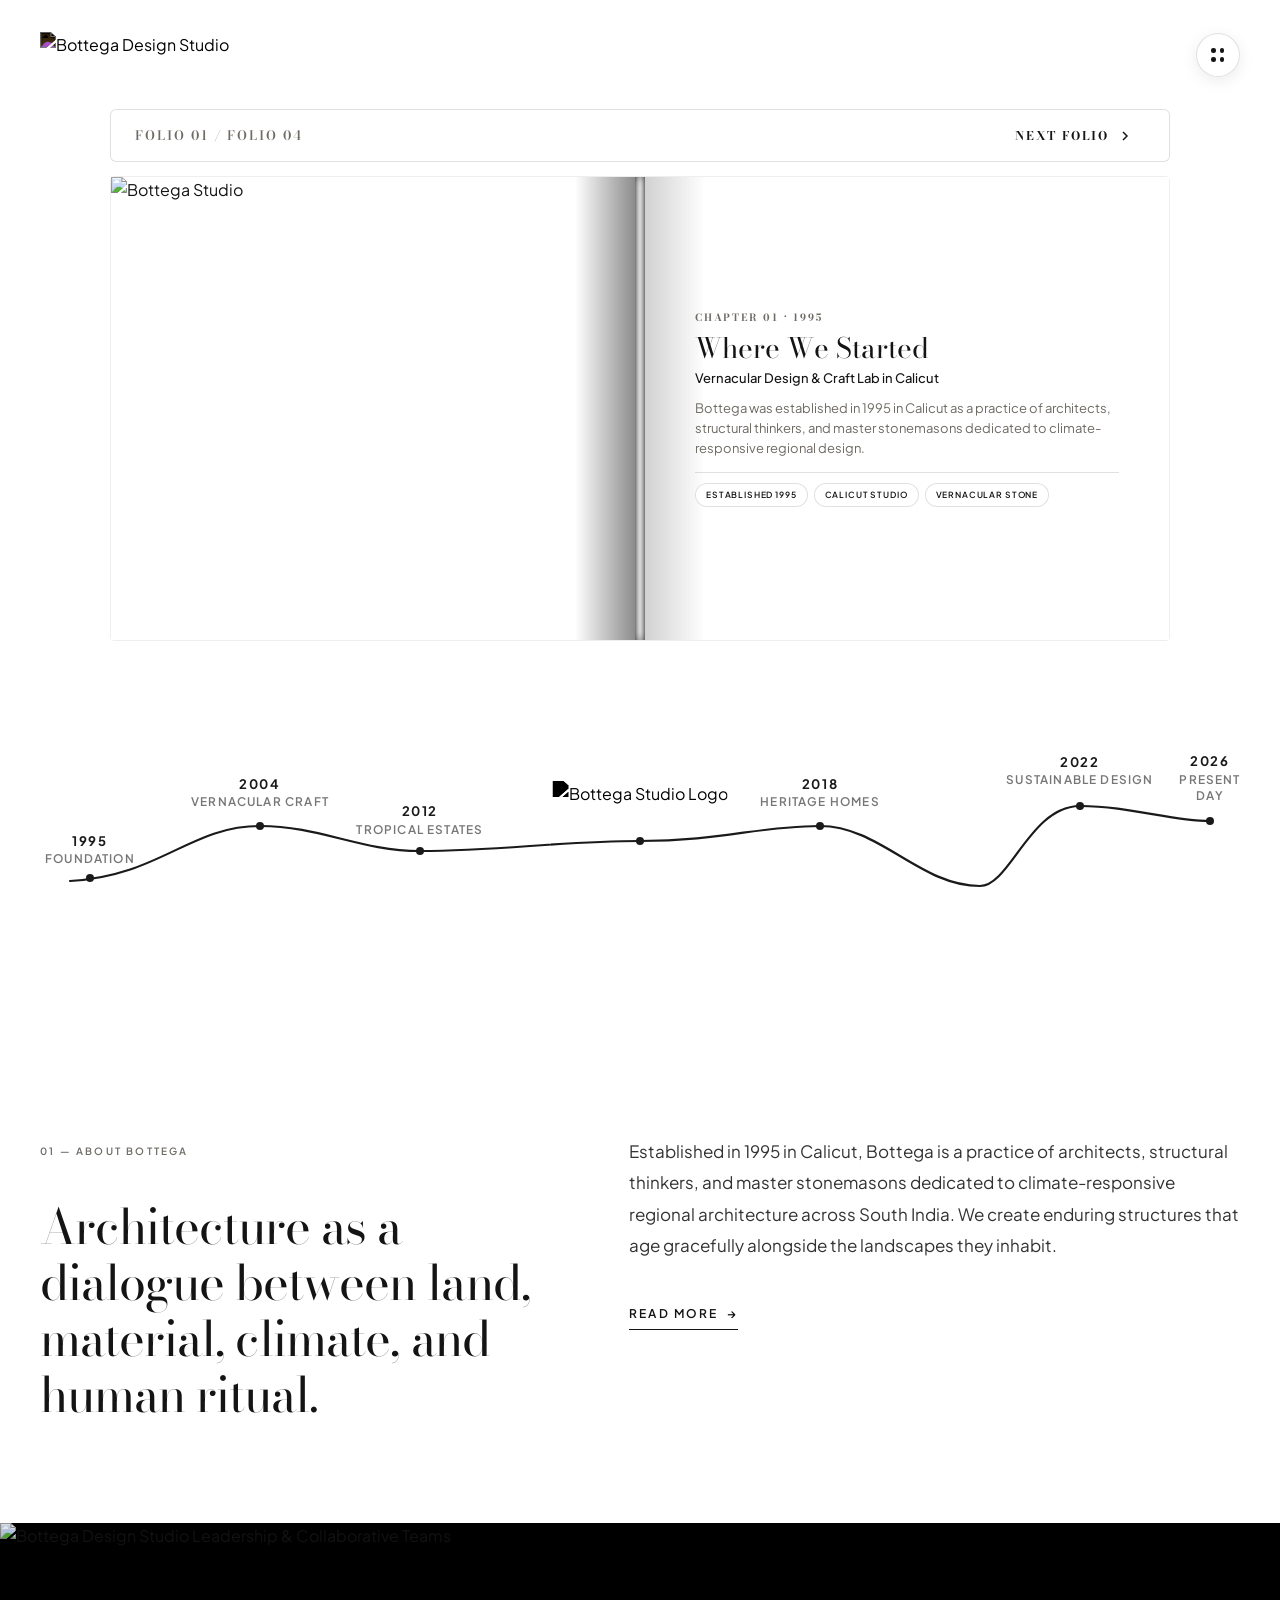
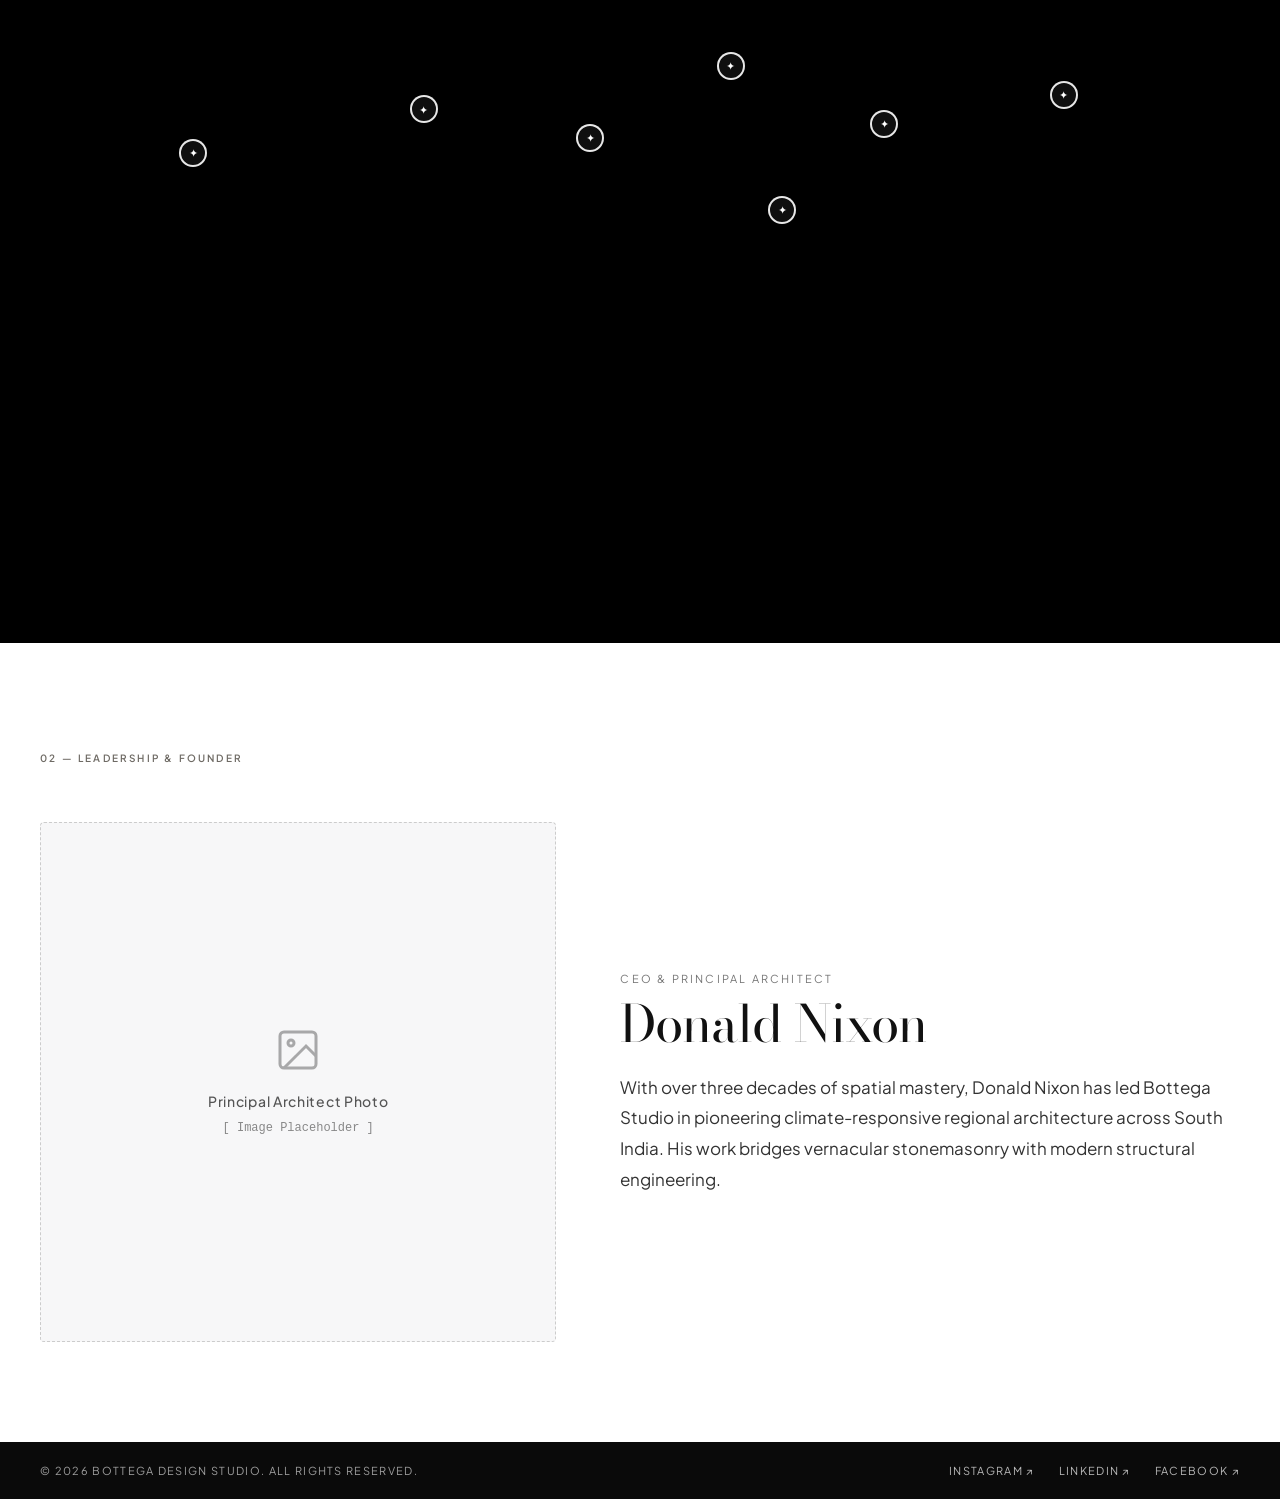
==== commit 6c2ff1f0: "Update Bottega website: Add new images, smooth crossfade slider, signal pulse hotspot animation" ====
--- a/about.html
+++ b/about.html
@@ -4,10 +4,12 @@
     <meta charset="UTF-8">
     <meta name="viewport" content="width=device-width, initial-scale=1.0">
     <title>About Us — Bottega Design Studio</title>
-    <!-- Google Fonts -->
+    <!-- Adobe Typekit & Google Fonts for Luxury Ambroise Francois & Maison Neue Extended Typography -->
+    <script src="https://use.typekit.net/pig8glj.js"></script>
+    <script>try{Typekit.load();}catch(e){}</script>
     <link rel="preconnect" href="https://fonts.googleapis.com">
     <link rel="preconnect" href="https://fonts.gstatic.com" crossorigin>
-    <link href="https://fonts.googleapis.com/css2?family=Cormorant+Garamond:ital,wght@0,300;0,400;0,500;0,600;0,700;1,400&family=Plus+Jakarta+Sans:wght@300;400;500;600;700&display=swap" rel="stylesheet">
+    <link href="https://fonts.googleapis.com/css2?family=Alex+Brush&family=Bodoni+Moda:ital,opsz,wght@0,6..96,400..900;1,6..96,400..900&family=Pinyon+Script&family=Cormorant+Garamond:ital,wght@0,300;0,400;0,500;0,600;0,700;1,400&family=Plus+Jakarta+Sans:wght@300;400;500;600;700&display=swap" rel="stylesheet">
     <link rel="stylesheet" href="style.css">
     <link rel="stylesheet" href="assets/css/style.css">
 </head>
@@ -51,7 +53,7 @@
 <main class="bottega-main">
 
     <!-- 3D EDITORIAL MONOGRAPH BOOK FLIP EXPERIENCE (100% VIEWPORT FIT) -->
-    <section id="book-story-section" class="bottega-materiality-section bottega-storytelling-section" style="padding-top: 85px; padding-bottom: 20px;">
+    <section id="book-story-section" class="bottega-materiality-section bottega-storytelling-section" style="padding-top: 85px; padding-bottom: 20px; background-color: #ffffff; border: none;">
         <div class="bottega-container">
             <div class="book-story-container reveal-on-scroll">
                 <!-- Book Navigation Controls AT THE TOP of the Book -->
@@ -102,9 +104,83 @@
     </section>
 
     <!-- =====================================================
+         BOTTEGA REGIONAL & ACCESSIBILITY TIMELINE MAP SECTION
+    ====================================================== -->
+    <section class="bottega-location-timeline-section">
+        <div class="bottega-container">
+            <div class="location-timeline-wrapper reveal-on-scroll">
+                
+                <!-- SVG Winding Line + Dots -->
+                <div class="timeline-svg-container">
+                    <svg class="timeline-path-svg" viewBox="0 0 1200 200" preserveAspectRatio="xMidYMid meet">
+                        <!-- Organic Winding Path Line -->
+                        <path class="timeline-path-line" d="M 30,140 C 120,135 150,85 220,85 C 280,85 320,110 380,110 C 460,110 520,100 600,100 C 680,100 720,85 780,85 C 840,85 880,145 940,145 C 970,145 990,65 1040,65 C 1090,65 1130,80 1170,80" fill="none" stroke="#1a1a1a" stroke-width="2.2" stroke-linecap="round" />
+                        
+                        <!-- Connected Black Dots on Path Line -->
+                        <circle cx="50" cy="137" r="4" fill="#1a1a1a" />
+                        <circle cx="220" cy="85" r="4" fill="#1a1a1a" />
+                        <circle cx="380" cy="110" r="4" fill="#1a1a1a" />
+                        <circle cx="600" cy="100" r="4" fill="#1a1a1a" />
+                        <circle cx="780" cy="85" r="4" fill="#1a1a1a" />
+                        <circle cx="1040" cy="65" r="4" fill="#1a1a1a" />
+                        <circle cx="1170" cy="80" r="4" fill="#1a1a1a" />
+                    </svg>
+
+                    <!-- HTML Text Labels & Center Logo positioned precisely above each dot -->
+                    <div class="timeline-labels-overlay">
+                        
+                        <!-- Node 1: 1995 -->
+                        <div class="timeline-label-item item-1">
+                            <span class="node-title">1995</span>
+                            <span class="node-subtitle">FOUNDATION</span>
+                        </div>
+
+                        <!-- Node 2: 2004 -->
+                        <div class="timeline-label-item item-2">
+                            <span class="node-title">2004</span>
+                            <span class="node-subtitle">VERNACULAR CRAFT</span>
+                        </div>
+
+                        <!-- Node 3: 2012 -->
+                        <div class="timeline-label-item item-3">
+                            <span class="node-title">2012</span>
+                            <span class="node-subtitle">TROPICAL ESTATES</span>
+                        </div>
+
+                        <!-- Center Node: Bottega Logo from Home Page before footer -->
+                        <div class="timeline-label-item item-center">
+                            <img src="assets/images/bottega_white_logo.png" alt="Bottega Studio Logo" class="timeline-center-logo-img">
+                        </div>
+
+                        <!-- Node 4: 2018 -->
+                        <div class="timeline-label-item item-4">
+                            <span class="node-title">2018</span>
+                            <span class="node-subtitle">HERITAGE HOMES</span>
+                        </div>
+
+                        <!-- Node 5: 2022 -->
+                        <div class="timeline-label-item item-5">
+                            <span class="node-title">2022</span>
+                            <span class="node-subtitle">SUSTAINABLE DESIGN</span>
+                        </div>
+
+                        <!-- Node 6: 2026 -->
+                        <div class="timeline-label-item item-6">
+                            <span class="node-title">2026</span>
+                            <span class="node-subtitle">PRESENT DAY</span>
+                        </div>
+
+                    </div>
+                </div>
+
+            </div>
+        </div>
+    </section>
+
+    <!-- =====================================================
          ABOUT BOTTEGA STUDIO DESCRIPTION SECTION WITH READ MORE
     ====================================================== -->
-    <section class="about-description-section">
+    <section class="about-description-section" style="background-color: #ffffff; border: none;">
         <div class="bottega-container">
             <div class="about-desc-grid reveal-on-scroll">
                 <!-- Left Column: Title & Manifesto -->
@@ -522,6 +598,32 @@
         nextBookPage();
     }, 850);
 
+    // SVG Timeline Organic Line & Milestone Nodes Scroll Reveal Animation
+    const timelinePath = document.querySelector('.timeline-path-line');
+    const timelineWrapper = document.querySelector('.location-timeline-wrapper');
+    const timelineSection = document.querySelector('.bottega-location-timeline-section');
+    
+    if (timelinePath && (timelineWrapper || timelineSection)) {
+        const pathLength = timelinePath.getTotalLength();
+        timelinePath.style.strokeDasharray = pathLength;
+        timelinePath.style.strokeDashoffset = pathLength;
+        
+        const timelineObserver = new IntersectionObserver((entries) => {
+            entries.forEach(entry => {
+                if (entry.isIntersecting) {
+                    const target = entry.target;
+                    target.classList.add('is-visible');
+                    if (timelineWrapper) timelineWrapper.classList.add('is-visible');
+                    timelinePath.style.transition = 'stroke-dashoffset 2.2s cubic-bezier(0.25, 1, 0.5, 1)';
+                    timelinePath.style.strokeDashoffset = '0';
+                    timelineObserver.unobserve(target);
+                }
+            });
+        }, { threshold: 0.2 });
+        
+        timelineObserver.observe(timelineSection || timelineWrapper);
+    }
+
     const revealObserver = new IntersectionObserver((entries) => {
         entries.forEach(entry => {
             if (entry.isIntersecting) {
@@ -537,5 +639,7 @@
 </script>
 
 <script src="assets/js/mobile-menu.js"></script>
+<script src="https://unpkg.com/lenis@1.3.21/dist/lenis.min.js"></script>
+<script src="assets/js/smooth-scroll.js"></script>
 </body>
 </html>
--- a/style.css
+++ b/style.css
@@ -16,10 +16,10 @@
 }
 
 :root {
-    --font-display: 'Plus Jakarta Sans', system-ui, -apple-system, BlinkMacSystemFont, 'Segoe UI', Roboto, Helvetica, Arial, sans-serif;
-    --font-body: 'Plus Jakarta Sans', system-ui, -apple-system, BlinkMacSystemFont, 'Segoe UI', Roboto, Helvetica, Arial, sans-serif;
-    --font-normal: 'Plus Jakarta Sans', system-ui, -apple-system, BlinkMacSystemFont, 'Segoe UI', Roboto, Helvetica, Arial, sans-serif;
-    --font-heading: 'Plus Jakarta Sans', system-ui, -apple-system, BlinkMacSystemFont, 'Segoe UI', Roboto, Helvetica, Arial, sans-serif;
+    --font-display: 'ambroise-francois-std', 'Bodoni Moda', 'Cormorant Garamond', Didot, serif;
+    --font-heading: 'ambroise-francois-std', 'Bodoni Moda', 'Cormorant Garamond', Didot, serif;
+    --font-body: 'Maison Neue Extended', 'Maison Neue', 'Plus Jakarta Sans', Arial, sans-serif;
+    --font-normal: 'Maison Neue Extended', 'Maison Neue', 'Plus Jakarta Sans', Arial, sans-serif;
     --color-bg-light: #fbfbf9;
     --color-bg-white: #ffffff;
     --color-bg-dark: #0a0a0a;
@@ -36,7 +36,30 @@
 }
 
 html {
-    scroll-behavior: smooth;
+    scroll-behavior: auto;
+}
+
+/* =========================================================
+   LENIS INERTIA SMOOTH SCROLL ENGINE (ERA-RESIDENCE.COM REPLICA)
+========================================================= */
+html.lenis, html.lenis body {
+    height: auto;
+}
+
+.lenis.lenis-smooth {
+    scroll-behavior: auto !important;
+}
+
+.lenis.lenis-smooth [data-lenis-prevent] {
+    overscroll-behavior: contain;
+}
+
+.lenis.lenis-stopped {
+    overflow: hidden;
+}
+
+.lenis.lenis-scrolling iframe {
+    pointer-events: none;
 }
 
 body {
@@ -476,102 +499,175 @@
     transition: all 0.3s ease;
 }
 
+/* =========================================================
+   CREATIVE ROTATING DOT MENU & SLIDE-LEFT POPOVER PANEL
+   (ANIMATED ON CLICK: CIRCLE ROTATES & MENU SLIDES FROM INSIDE TO LEFT)
+========================================================= */
+.creative-dot-menu-wrap {
+    position: relative;
+    display: inline-flex;
+    align-items: center;
+}
+
+.dot-menu-trigger {
+    position: relative;
+    width: 44px;
+    height: 44px;
+    border-radius: 50%;
+    background: rgba(255, 255, 255, 0.95);
+    border: 1px solid rgba(0, 0, 0, 0.12);
+    display: flex;
+    align-items: center;
+    justify-content: center;
+    cursor: pointer;
+    z-index: 1010;
+    box-shadow: 0 4px 16px rgba(0, 0, 0, 0.08);
+    transition: background 0.4s ease, border-color 0.4s ease, box-shadow 0.4s ease, transform 0.4s cubic-bezier(0.34, 1.56, 0.64, 1);
+}
+
 .dot-menu-trigger:hover {
-    background: #141414;
-    border-color: #141414;
-}
-
-.dot-menu-trigger:hover .dot-label {
-    color: #ffffff;
-}
-
-.dot-menu-trigger:hover .dot-pattern-icon .dot {
-    background: #ffffff;
-    transform: scale(1.2);
+    background: #000000;
+    border-color: #000000;
+    box-shadow: 0 6px 20px rgba(0, 0, 0, 0.2);
 }
 
 .dot-pattern-icon {
     display: grid;
     grid-template-columns: 1fr 1fr;
-    gap: 3px;
+    gap: 3.5px;
     width: 14px;
     height: 14px;
     align-items: center;
     justify-content: center;
+    transition: transform 0.55s cubic-bezier(0.34, 1.56, 0.64, 1);
 }
 
 .dot-pattern-icon .dot {
-    width: 4px;
-    height: 4px;
+    width: 4.5px;
+    height: 4.5px;
     background: #141414;
     border-radius: 50%;
-    transition: background 0.3s ease, transform 0.3s ease;
-}
-
-.dot-label {
-    font-family: var(--font-display);
+    transition: background 0.35s ease, transform 0.35s ease;
+}
+
+.dot-menu-trigger:hover .dot-pattern-icon .dot,
+.dot-menu-trigger.is-active .dot-pattern-icon .dot {
+    background: #ffffff;
+}
+
+/* Circle Rotation on Click Active */
+.dot-menu-trigger.is-active {
+    background: #000000;
+    border-color: #000000;
+}
+
+.dot-menu-trigger.is-active .dot-pattern-icon {
+    transform: rotate(180deg) scale(1.15);
+}
+
+/* Popover Navigation Menu Panel (Comes from inside to left) */
+/* Popover Navigation Menu Panel (Clean Transparent Floating Layout) */
+.dot-menu-popover {
+    position: absolute;
+    top: 50%;
+    right: calc(100% + 18px);
+    transform: translateY(-50%) translateX(25px) scale(0.95);
+    transform-origin: right center;
+    background: transparent;
+    border: none;
+    border-radius: 0;
+    padding: 0;
+    box-shadow: none;
+    opacity: 0;
+    visibility: hidden;
+    pointer-events: none;
+    z-index: 1000;
+    white-space: nowrap;
+    transition: opacity 0.4s cubic-bezier(0.16, 1, 0.3, 1), transform 0.4s cubic-bezier(0.16, 1, 0.3, 1), visibility 0.4s;
+}
+
+.dot-menu-popover.is-open {
+    opacity: 1;
+    visibility: visible;
+    pointer-events: auto;
+    transform: translateY(-50%) translateX(0) scale(1);
+}
+
+@media (max-width: 600px) {
+    .dot-menu-popover {
+        top: calc(100% + 12px);
+        right: 0;
+        transform: translateY(-10px) scale(0.95);
+        transform-origin: top right;
+        padding: 16px 22px;
+        background: rgba(18, 18, 18, 0.92);
+        backdrop-filter: blur(12px);
+        border-radius: 16px;
+    }
+    .dot-menu-popover.is-open {
+        transform: translateY(0) scale(1);
+    }
+    .popover-nav {
+        flex-direction: column;
+        align-items: flex-start;
+        gap: 14px;
+    }
+}
+
+.popover-nav {
+    display: flex;
+    align-items: center;
+    justify-content: space-between;
+    gap: 24px;
+}
+
+.pop-link {
+    font-family: var(--font-body, 'Maison Neue Extended', sans-serif);
     font-size: 11px;
     font-weight: 600;
     letter-spacing: 0.18em;
+    color: #ffffff;
+    text-decoration: none;
+    text-transform: uppercase;
+    white-space: nowrap;
+    opacity: 0;
+    transform: translateX(15px);
+    transition: opacity 0.35s ease, transform 0.35s cubic-bezier(0.16, 1, 0.3, 1), color 0.3s ease;
+    padding: 6px 0;
+    background: transparent;
+    border: none;
+    margin: 0;
+}
+
+/* On light header or inner pages, adapt text color to dark */
+.site-header-dark .pop-link,
+.bottega-inner-page .pop-link,
+.is-sticky .pop-link {
     color: #141414;
-    text-transform: uppercase;
-}
-
-/* Popover Navigation Menu */
-.dot-menu-popover {
-    position: absolute;
-    top: calc(100% + 10px);
-    right: 0;
-    background: #ffffff;
-    border: 1px solid var(--color-border);
-    border-radius: 12px;
-    padding: 10px 14px;
-    box-shadow: 0 14px 40px rgba(0, 0, 0, 0.1);
-    opacity: 0;
-    visibility: hidden;
-    transform: translateY(-8px);
-    transition: all 0.3s cubic-bezier(0.25, 1, 0.5, 1);
-    z-index: 1000;
-    min-width: 160px;
-}
-
-.creative-dot-menu-wrap:hover .dot-menu-popover,
-.dot-menu-popover.is-open {
+}
+
+.dot-menu-popover.is-open .pop-link {
     opacity: 1;
-    visibility: visible;
-    transform: translateY(0);
-}
-
-.popover-nav {
-    display: flex;
-    flex-direction: column;
-    gap: 4px;
-}
-
-.pop-link {
-    font-family: var(--font-display);
-    font-size: 13px;
-    font-weight: 500;
-    letter-spacing: 0.12em;
-    color: var(--color-text-dark);
-    text-decoration: none;
-    padding: 8px 12px;
-    border-radius: 6px;
-    transition: background 0.2s ease, color 0.2s ease;
-}
+    transform: translateX(0);
+}
+
+/* Staggered Link Entry */
+.dot-menu-popover.is-open .pop-link:nth-child(1) { transition-delay: 0.08s; }
+.dot-menu-popover.is-open .pop-link:nth-child(2) { transition-delay: 0.15s; }
+.dot-menu-popover.is-open .pop-link:nth-child(3) { transition-delay: 0.22s; }
+.dot-menu-popover.is-open .pop-link:nth-child(4) { transition-delay: 0.29s; }
 
 .pop-link:hover,
 .pop-link.active {
-    background: #f4f2ea;
-    color: #141414;
-    font-weight: 600;
+    color: #cbb89e;
+    background: transparent;
 }
 
 .pop-contact {
-    border-top: 1px solid var(--color-border);
-    margin-top: 4px;
-    padding-top: 10px;
-    color: var(--color-text-dark);
+    border: none;
+    margin: 0;
+    padding: 6px 0;
+    color: inherit;
 }
 
 .site-header-dark .contact-link {
@@ -1102,8 +1198,8 @@
 .bottega-hero-section {
     position: relative;
     width: 100%;
-    height: 92vh;
-    min-height: 600px;
+    height: 200vh;
+    min-height: 1200px;
     display: flex;
     align-items: flex-end;
     padding: 0 40px 80px;
@@ -1118,17 +1214,324 @@
     height: 100%;
     background-size: cover;
     background-position: center;
-    filter: brightness(0.85);
-    transition: opacity 0.4s ease;
+    filter: none;
+    transition: opacity 1.2s cubic-bezier(0.25, 1, 0.5, 1);
 }
 
 .bottega-hero-overlay {
+    display: none;
+}
+
+/* =========================================================
+   LUXURY EDITORIAL HERO CENTER TYPOGRAPHY & ATMOSPHERE BAR
+   (MATCHING REFERENCE IMAGE TYPOGRAPHY LAYOUT)
+========================================================= */
+.bottega-hero-center-typography {
     position: absolute;
     top: 0;
     left: 0;
     width: 100%;
-    height: 100%;
-    background: linear-gradient(180deg, rgba(0,0,0,0.4) 0%, rgba(0,0,0,0.2) 60%, rgba(0,0,0,0.65) 100%);
+    height: 100vh;
+    display: flex;
+    flex-direction: column;
+    align-items: center;
+    justify-content: center;
+    z-index: 12;
+    pointer-events: none;
+    padding: 0 20px;
+}
+
+.hero-title-main-wrap {
+    position: relative;
+    display: flex;
+    flex-direction: column;
+    align-items: center;
+    justify-content: center;
+    text-align: center;
+    margin-bottom: 20px;
+}
+
+.hero-title-line-1,
+.hero-title-line-2 {
+    font-family: 'Bodoni Moda', 'Cormorant Garamond', Didot, serif;
+    font-size: clamp(3.2rem, 8.8vw, 8.8rem);
+    font-weight: 500;
+    line-height: 0.88;
+    letter-spacing: 0.04em;
+    color: #ffffff;
+    text-transform: uppercase;
+    text-shadow: 0 6px 35px rgba(0, 0, 0, 0.45);
+    margin: 0;
+    padding: 0;
+}
+
+.hero-title-line-3-script {
+    font-family: 'Alex Brush', 'Pinyon Script', cursive;
+    font-size: clamp(3.2rem, 8.5vw, 8.5rem);
+    font-weight: 400;
+    color: #ffffff;
+    text-shadow: 0 8px 30px rgba(0, 0, 0, 0.5);
+    white-space: nowrap;
+    line-height: 0.95;
+    margin-top: 6px;
+}
+
+/* Bottom Bar Subtitles & Atmosphere Widget */
+.hero-bottom-bar-wrap {
+    position: absolute;
+    bottom: 45px;
+    left: 0;
+    width: 100%;
+    padding: 0 5vw;
+    display: flex;
+    align-items: center;
+    justify-content: space-between;
+    pointer-events: auto;
+    z-index: 15;
+}
+
+.hero-bar-subtitle {
+    font-family: 'Bodoni Moda', 'Cormorant Garamond', Didot, serif;
+    font-size: clamp(1.1rem, 2.2vw, 1.8rem);
+    font-weight: 500;
+    letter-spacing: 0.14em;
+    color: #ffffff;
+    text-transform: uppercase;
+    text-shadow: 0 4px 16px rgba(0, 0, 0, 0.5);
+}
+
+.hero-bar-atmosphere-widget {
+    display: flex;
+    align-items: center;
+    gap: 16px;
+    background: rgba(0, 0, 0, 0.25);
+    backdrop-filter: blur(10px);
+    -webkit-backdrop-filter: blur(10px);
+    padding: 8px 22px;
+    border-radius: 40px;
+    border: 1px solid rgba(255, 255, 255, 0.25);
+    box-shadow: 0 8px 32px rgba(0, 0, 0, 0.25);
+}
+
+.atmosphere-mode-btn {
+    font-family: 'Plus Jakarta Sans', system-ui, sans-serif;
+    font-size: 0.7rem;
+    font-weight: 600;
+    letter-spacing: 0.22em;
+    color: rgba(255, 255, 255, 0.65);
+    background: transparent;
+    border: none;
+    cursor: pointer;
+    text-transform: uppercase;
+    transition: color 0.3s ease, opacity 0.3s ease;
+    padding: 4px 0;
+}
+
+.atmosphere-mode-btn:hover,
+.atmosphere-mode-btn.active {
+    color: #ffffff;
+    opacity: 1;
+}
+
+.atmosphere-mode-btn.active {
+    border-bottom: 1.5px solid #ffffff;
+}
+
+.atmosphere-separator-line {
+    width: 24px;
+    height: 1px;
+    background: rgba(255, 255, 255, 0.4);
+}
+
+/* =========================================================
+   REFINED 40% SMALLER 3-CIRCLE HOTSPOTS & POP-UP CARDS
+========================================================= */
+.hero-animated-hotspot {
+    position: absolute;
+    z-index: 20;
+    pointer-events: auto;
+}
+
+.hotspot-trigger {
+    position: relative;
+    width: 28px;
+    height: 28px;
+    display: flex;
+    align-items: center;
+    justify-content: center;
+    cursor: pointer;
+    z-index: 15;
+}
+
+.hotspot-core-dot {
+    width: 10px;
+    height: 10px;
+    background-color: #ffffff;
+    border-radius: 50%;
+    box-shadow: 0 0 12px rgba(255, 255, 255, 0.95), 0 0 4px rgba(255, 255, 255, 1);
+    z-index: 5;
+    position: relative;
+    transition: opacity 0.35s ease, transform 0.35s ease;
+}
+
+.hotspot-x-icon {
+    position: absolute;
+    top: 50%;
+    left: 50%;
+    transform: translate(-50%, -50%) scale(0) rotate(-90deg);
+    width: 24px;
+    height: 24px;
+    background-color: #ffffff;
+    color: #0a0a0a;
+    border-radius: 50%;
+    display: flex;
+    align-items: center;
+    justify-content: center;
+    font-family: system-ui, -apple-system, sans-serif;
+    font-size: 14px;
+    font-weight: 400;
+    line-height: 1;
+    box-shadow: 0 4px 16px rgba(0, 0, 0, 0.35);
+    opacity: 0;
+    z-index: 6;
+    transition: opacity 0.35s ease, transform 0.35s cubic-bezier(0.175, 0.885, 0.32, 1.275);
+}
+
+.hotspot-ring {
+    position: absolute;
+    top: 50%;
+    left: 50%;
+    transform: translate(-50%, -50%);
+    border-radius: 50%;
+    border: 1.5px solid rgba(255, 255, 255, 0.92);
+    pointer-events: none;
+    box-shadow: 0 0 8px rgba(255, 255, 255, 0.4);
+    will-change: transform, opacity;
+    transition: opacity 0.35s ease, transform 0.35s ease;
+}
+
+.hotspot-ring.ring-1 {
+    width: 22px;
+    height: 22px;
+    animation: signalWavePulse 2.4s cubic-bezier(0.215, 0.61, 0.355, 1) 0s infinite;
+}
+
+.hotspot-ring.ring-2 {
+    width: 38px;
+    height: 38px;
+    animation: signalWavePulse 2.4s cubic-bezier(0.215, 0.61, 0.355, 1) 0.8s infinite;
+}
+
+.hotspot-ring.ring-3 {
+    width: 54px;
+    height: 54px;
+    animation: signalWavePulse 2.4s cubic-bezier(0.215, 0.61, 0.355, 1) 1.6s infinite;
+}
+
+@keyframes signalWavePulse {
+    0% {
+        transform: translate(-50%, -50%) scale(0.25);
+        opacity: 1;
+        border-width: 2px;
+    }
+    45% {
+        opacity: 0.85;
+    }
+    100% {
+        transform: translate(-50%, -50%) scale(1.35);
+        opacity: 0;
+        border-width: 1px;
+    }
+}
+
+/* Hover & Active Transformation into Solid White Button with '×' */
+.hero-animated-hotspot:hover .hotspot-core-dot,
+.hero-animated-hotspot.is-active .hotspot-core-dot {
+    opacity: 0;
+    transform: scale(0);
+}
+
+.hero-animated-hotspot:hover .hotspot-x-icon,
+.hero-animated-hotspot.is-active .hotspot-x-icon {
+    opacity: 1;
+    transform: translate(-50%, -50%) scale(1) rotate(0deg);
+}
+
+.hero-animated-hotspot:hover .hotspot-ring,
+.hero-animated-hotspot.is-active .hotspot-ring {
+    opacity: 0;
+    animation-play-state: paused;
+}
+
+/* Luxury Editorial Pop-up Text Card */
+.hotspot-popup-card {
+    position: absolute;
+    top: 50%;
+    width: clamp(260px, 28vw, 340px);
+    background: #f5f4ee;
+    border-radius: 12px;
+    padding: 28px 24px 24px;
+    box-shadow: 0 20px 45px rgba(0, 0, 0, 0.22);
+    opacity: 0;
+    visibility: hidden;
+    pointer-events: none;
+    z-index: 10;
+    transition: opacity 0.45s cubic-bezier(0.16, 1, 0.3, 1), transform 0.45s cubic-bezier(0.16, 1, 0.3, 1), visibility 0.45s;
+}
+
+.hotspot-popup-card.card-right {
+    left: 48px;
+    transform: translateY(-50%) translateX(16px) scale(0.94);
+}
+
+.hotspot-popup-card.card-left {
+    right: 48px;
+    transform: translateY(-50%) translateX(-16px) scale(0.94);
+}
+
+.hero-animated-hotspot:hover .hotspot-popup-card.card-right,
+.hero-animated-hotspot.is-active .hotspot-popup-card.card-right {
+    opacity: 1;
+    visibility: visible;
+    pointer-events: auto;
+    transform: translateY(-50%) translateX(0) scale(1);
+}
+
+.hero-animated-hotspot:hover .hotspot-popup-card.card-left,
+.hero-animated-hotspot.is-active .hotspot-popup-card.card-left {
+    opacity: 1;
+    visibility: visible;
+    pointer-events: auto;
+    transform: translateY(-50%) translateX(0) scale(1);
+}
+
+/* Inset Decorative Frame Line (Matching Reference Screenshot) */
+.popup-card-inner {
+    position: relative;
+    border: 1px solid rgba(0, 0, 0, 0.08);
+    border-radius: 8px;
+    padding: 20px 16px 16px;
+    background: transparent;
+}
+
+.popup-card-title {
+    font-family: 'Cormorant Garamond', Georgia, serif;
+    font-size: clamp(1.6rem, 2.5vw, 2.2rem);
+    font-weight: 500;
+    letter-spacing: 0.05em;
+    color: #0c0d0e;
+    margin: 0 0 28px 0;
+    line-height: 0.95;
+    text-transform: uppercase;
+}
+
+.popup-card-desc {
+    font-family: 'Plus Jakarta Sans', system-ui, sans-serif;
+    font-size: 0.92rem;
+    line-height: 1.6;
+    color: #2c2d30;
+    font-weight: 400;
+    margin: 0;
 }
 
 .bottega-hero-content {
@@ -3365,8 +3768,8 @@
 ========================================================= */
 .about-description-section {
     padding: 100px 0;
-    background-color: var(--color-bg-light);
-    border-bottom: 1px solid var(--color-border);
+    background-color: #ffffff;
+    border-bottom: none;
 }
 
 .about-desc-grid {
@@ -3606,8 +4009,414 @@
     opacity: 0.75;
 }
 
-
-
-
-
-
+/* =========================================================
+   PREMIUM ARCHITECTURAL INVERTED U ARCHWAY INTRO LOADER
+========================================================= */
+.bottega-intro-loader {
+    position: fixed;
+    top: 0;
+    left: 0;
+    width: 100vw;
+    height: 100vh;
+    z-index: 999999;
+    pointer-events: auto;
+    overflow: hidden;
+    background: transparent;
+}
+
+.intro-loader-watermark {
+    position: absolute;
+    top: 48%;
+    left: 50%;
+    transform: translate(-50%, -50%);
+    font-family: 'Pinyon Script', 'Alex Brush', 'Cormorant Garamond', cursive, serif;
+    font-size: clamp(8rem, 24vw, 22rem);
+    font-style: italic;
+    color: #000000;
+    opacity: 0.12;
+    white-space: nowrap;
+    pointer-events: none;
+    user-select: none;
+    z-index: 3;
+    transition: opacity 0.8s cubic-bezier(0.16, 1, 0.3, 1), transform 0.8s cubic-bezier(0.16, 1, 0.3, 1);
+}
+
+.intro-loader-content {
+    position: absolute;
+    top: 50%;
+    left: 50%;
+    transform: translate(-50%, -50%);
+    z-index: 4;
+    display: flex;
+    flex-direction: column;
+    align-items: center;
+    justify-content: center;
+    gap: 20px;
+    transition: opacity 0.8s cubic-bezier(0.16, 1, 0.3, 1), transform 0.8s cubic-bezier(0.16, 1, 0.3, 1);
+}
+
+.intro-loader-logo {
+    height: 48px;
+    width: auto;
+    object-fit: contain;
+    animation: introLogoReveal 1.2s cubic-bezier(0.16, 1, 0.3, 1) forwards;
+}
+
+.intro-loader-bar {
+    width: 100px;
+    height: 2px;
+    background: rgba(0, 0, 0, 0.12);
+    overflow: hidden;
+    position: relative;
+    border-radius: 2px;
+}
+
+.intro-loader-progress {
+    position: absolute;
+    top: 0;
+    left: 0;
+    height: 100%;
+    width: 0%;
+    background: #000000;
+    animation: introProgress 2.2s cubic-bezier(0.25, 1, 0.5, 1) forwards;
+}
+
+/* Architectural Inverted U Archway Reveal Overlay */
+.arch-reveal-svg {
+    position: absolute;
+    top: 0;
+    left: 0;
+    width: 100vw;
+    height: 100vh;
+    z-index: 2;
+    pointer-events: none;
+    overflow: visible;
+}
+
+.arch-anim-target {
+    transform-origin: 500px 1000px;
+    transform: scale3d(0, 0, 1);
+    opacity: 0;
+    will-change: transform, opacity;
+    backface-visibility: hidden;
+    -webkit-backface-visibility: hidden;
+}
+
+/* Outer Screen Architectural Frame Border Lines */
+.intro-loader-screen-border {
+    position: absolute;
+    top: 0;
+    left: 0;
+    width: 100%;
+    height: 100%;
+    pointer-events: none;
+    z-index: 5;
+    transition: opacity 0.8s cubic-bezier(0.16, 1, 0.3, 1);
+}
+
+.border-line-outer {
+    position: absolute;
+    top: 16px;
+    left: 16px;
+    right: 16px;
+    bottom: 16px;
+    border: 1.5px solid rgba(0, 0, 0, 0.35);
+    border-radius: 20px;
+    pointer-events: none;
+}
+
+.border-line-inner {
+    position: absolute;
+    top: 24px;
+    left: 24px;
+    right: 24px;
+    bottom: 24px;
+    border: 1px solid rgba(0, 0, 0, 0.18);
+    border-radius: 14px;
+    pointer-events: none;
+}
+
+.arch-screen-border-group {
+    transition: opacity 0.8s cubic-bezier(0.16, 1, 0.3, 1);
+}
+
+.arch-gold-primary {
+    filter: drop-shadow(0 0 8px rgba(0, 0, 0, 0.15));
+}
+
+/* Loaded Transition States */
+.bottega-intro-loader.is-loaded {
+    pointer-events: none;
+    opacity: 0;
+    visibility: hidden;
+    transition: opacity 0.5s ease 2.8s, visibility 0s linear 3.2s;
+}
+
+.bottega-intro-loader.is-loaded .intro-loader-content,
+.bottega-intro-loader.is-loaded .intro-loader-watermark {
+    opacity: 0;
+    transform: translate(-50%, -50%) scale(0.96);
+    transition: opacity 0.6s cubic-bezier(0.16, 1, 0.3, 1), transform 0.6s cubic-bezier(0.16, 1, 0.3, 1);
+}
+
+.bottega-intro-loader.is-loaded .arch-screen-border-group,
+.bottega-intro-loader.is-loaded .intro-loader-screen-border {
+    opacity: 0;
+    transition: opacity 0.6s cubic-bezier(0.16, 1, 0.3, 1);
+}
+
+.bottega-intro-loader.is-loaded .arch-anim-target {
+    animation: archWindowOpen 3.0s cubic-bezier(0.25, 1, 0.4, 1) forwards;
+    -webkit-animation: archWindowOpen 3.0s cubic-bezier(0.25, 1, 0.4, 1) forwards;
+}
+
+@keyframes archWindowOpen {
+    0% {
+        transform: scale3d(0.01, 0.01, 1);
+        opacity: 1;
+    }
+    20% {
+        transform: scale3d(0.52, 0.52, 1);
+        opacity: 1;
+    }
+    53.3% {
+        transform: scale3d(0.52, 0.52, 1);
+        opacity: 1;
+    }
+    100% {
+        transform: scale3d(8.5, 8.5, 1);
+        opacity: 1;
+    }
+}
+
+@-webkit-keyframes archWindowOpen {
+    0% {
+        transform: scale3d(0.01, 0.01, 1);
+        opacity: 1;
+    }
+    20% {
+        transform: scale3d(0.52, 0.52, 1);
+        opacity: 1;
+    }
+    53.3% {
+        transform: scale3d(0.52, 0.52, 1);
+        opacity: 1;
+    }
+    100% {
+        transform: scale3d(8.5, 8.5, 1);
+        opacity: 1;
+    }
+}
+
+@-webkit-keyframes archWindowOpen {
+    0% {
+        transform: scale(0);
+        opacity: 0;
+    }
+    8% {
+        transform: scale(0);
+        opacity: 1;
+    }
+    100% {
+        transform: scale(7.5);
+        opacity: 0;
+    }
+}
+
+@keyframes introLogoReveal {
+    0% {
+        opacity: 0;
+        transform: translateY(10px) scale(0.96);
+    }
+    100% {
+        opacity: 1;
+        transform: translateY(0) scale(1);
+    }
+}
+
+@keyframes introProgress {
+    0% {
+        width: 0%;
+    }
+    100% {
+        width: 100%;
+    }
+}
+
+/* =========================================================
+   BOTTEGA REGIONAL & ACCESSIBILITY TIMELINE MAP SECTION
+========================================================= */
+.bottega-location-timeline-section {
+    background-color: #ffffff; /* Pure White Background */
+    padding: 70px 0 85px;
+    position: relative;
+    overflow: hidden;
+    color: #1a1a1a;
+    border: none;
+}
+
+.location-timeline-wrapper {
+    position: relative;
+    width: 100%;
+    max-width: 1240px;
+    margin: 0 auto;
+}
+
+.timeline-svg-container {
+    position: relative;
+    width: 100%;
+    height: 220px;
+}
+
+.timeline-path-svg {
+    width: 100%;
+    height: 100%;
+    display: block;
+    overflow: visible;
+}
+
+.timeline-path-line {
+    stroke: #1a1a1a;
+    stroke-width: 2.2px;
+    stroke-linecap: round;
+    stroke-linejoin: round;
+}
+
+/* Dots Animation Initial State & Reveal */
+.timeline-path-svg circle {
+    opacity: 0;
+    transform-box: fill-box;
+    transform-origin: center;
+    transform: scale(0);
+    transition: opacity 0.45s ease, transform 0.5s cubic-bezier(0.34, 1.56, 0.64, 1);
+}
+
+.is-visible .timeline-path-svg circle,
+.bottega-location-timeline-section.is-visible .timeline-path-svg circle {
+    opacity: 1;
+    transform: scale(1);
+}
+
+/* Staggered Dot Delays following line drawing */
+.is-visible .timeline-path-svg circle:nth-of-type(1) { transition-delay: 0.1s; }
+.is-visible .timeline-path-svg circle:nth-of-type(2) { transition-delay: 0.4s; }
+.is-visible .timeline-path-svg circle:nth-of-type(3) { transition-delay: 0.7s; }
+.is-visible .timeline-path-svg circle:nth-of-type(4) { transition-delay: 1.0s; }
+.is-visible .timeline-path-svg circle:nth-of-type(5) { transition-delay: 1.3s; }
+.is-visible .timeline-path-svg circle:nth-of-type(6) { transition-delay: 1.6s; }
+.is-visible .timeline-path-svg circle:nth-of-type(7) { transition-delay: 1.9s; }
+
+/* Position Overlay for Text Labels above the SVG dots */
+.timeline-labels-overlay {
+    position: absolute;
+    top: 0;
+    left: 0;
+    width: 100%;
+    height: 100%;
+    pointer-events: none;
+}
+
+.timeline-label-item {
+    position: absolute;
+    display: flex;
+    flex-direction: column;
+    align-items: center;
+    text-align: center;
+    transform: translate(-50%, -80%) scale(0.9);
+    opacity: 0;
+    pointer-events: auto;
+    transition: opacity 0.55s cubic-bezier(0.16, 1, 0.3, 1), transform 0.55s cubic-bezier(0.16, 1, 0.3, 1);
+}
+
+.is-visible .timeline-label-item,
+.bottega-location-timeline-section.is-visible .timeline-label-item {
+    opacity: 1;
+    transform: translate(-50%, -100%) scale(1);
+}
+
+/* Staggered Text Label Delays */
+.is-visible .item-1 { transition-delay: 0.15s; }
+.is-visible .item-2 { transition-delay: 0.45s; }
+.is-visible .item-3 { transition-delay: 0.75s; }
+.is-visible .item-center { transition-delay: 1.05s; }
+.is-visible .item-4 { transition-delay: 1.35s; }
+.is-visible .item-5 { transition-delay: 1.65s; }
+.is-visible .item-6 { transition-delay: 1.95s; }
+
+.node-title {
+    font-family: var(--font-body, 'Plus Jakarta Sans', sans-serif);
+    font-size: 0.82rem;
+    font-weight: 700;
+    letter-spacing: 0.12em;
+    color: #1a1a1a;
+    text-transform: uppercase;
+    white-space: nowrap;
+    margin-bottom: 3px;
+}
+
+.node-subtitle {
+    font-family: var(--font-body, 'Plus Jakarta Sans', sans-serif);
+    font-size: 0.74rem;
+    font-weight: 600;
+    letter-spacing: 0.1em;
+    color: rgba(26, 26, 26, 0.6);
+    text-transform: uppercase;
+}
+
+.timeline-center-logo-img {
+    height: 38px;
+    width: auto;
+    object-fit: contain;
+    filter: brightness(0); /* Black logo mark matching home page before footer */
+    margin-bottom: 6px;
+}
+
+/* Precise X Position & Y Top Clearance above each connected dot */
+.item-1 { left: 4.16%; top: calc(68.5% - 14px); }
+.item-2 { left: 18.33%; top: calc(42.5% - 14px); }
+.item-3 { left: 31.66%; top: calc(55.0% - 14px); }
+.item-center { left: 50.00%; top: calc(50.0% - 16px); }
+.item-4 { left: 65.00%; top: calc(42.5% - 14px); }
+.item-5 { left: 86.66%; top: calc(32.5% - 14px); }
+.item-6 { left: 97.50%; top: calc(40.0% - 14px); }
+
+/* Mobile / Tablet Responsive Fallback */
+@media (max-width: 992px) {
+    .timeline-svg-container {
+        height: auto;
+    }
+    .timeline-path-svg {
+        display: none;
+    }
+    .timeline-labels-overlay {
+        position: relative;
+        display: flex;
+        flex-wrap: wrap;
+        gap: 30px 15px;
+        justify-content: center;
+        align-items: center;
+        padding: 20px 0;
+    }
+    .timeline-label-item {
+        position: relative !important;
+        left: auto !important;
+        top: auto !important;
+        transform: none !important;
+        flex: 1 1 30%;
+    }
+    .timeline-center-logo-img {
+        height: 32px;
+    }
+}
+
+@media (max-width: 600px) {
+    .timeline-label-item {
+        flex: 1 1 45%;
+    }
+}
+
+
+
+
+
+
--- a/assets/css/style.css
+++ b/assets/css/style.css
@@ -16,10 +16,10 @@
 }
 
 :root {
-    --font-display: 'Plus Jakarta Sans', system-ui, -apple-system, BlinkMacSystemFont, 'Segoe UI', Roboto, Helvetica, Arial, sans-serif;
-    --font-body: 'Plus Jakarta Sans', system-ui, -apple-system, BlinkMacSystemFont, 'Segoe UI', Roboto, Helvetica, Arial, sans-serif;
-    --font-normal: 'Plus Jakarta Sans', system-ui, -apple-system, BlinkMacSystemFont, 'Segoe UI', Roboto, Helvetica, Arial, sans-serif;
-    --font-heading: 'Plus Jakarta Sans', system-ui, -apple-system, BlinkMacSystemFont, 'Segoe UI', Roboto, Helvetica, Arial, sans-serif;
+    --font-display: 'ambroise-francois-std', 'Bodoni Moda', 'Cormorant Garamond', Didot, serif;
+    --font-heading: 'ambroise-francois-std', 'Bodoni Moda', 'Cormorant Garamond', Didot, serif;
+    --font-body: 'Maison Neue Extended', 'Maison Neue', 'Plus Jakarta Sans', Arial, sans-serif;
+    --font-normal: 'Maison Neue Extended', 'Maison Neue', 'Plus Jakarta Sans', Arial, sans-serif;
     --color-bg-light: #fbfbf9;
     --color-bg-white: #ffffff;
     --color-bg-dark: #0a0a0a;
@@ -36,7 +36,30 @@
 }
 
 html {
-    scroll-behavior: smooth;
+    scroll-behavior: auto;
+}
+
+/* =========================================================
+   LENIS INERTIA SMOOTH SCROLL ENGINE (ERA-RESIDENCE.COM REPLICA)
+========================================================= */
+html.lenis, html.lenis body {
+    height: auto;
+}
+
+.lenis.lenis-smooth {
+    scroll-behavior: auto !important;
+}
+
+.lenis.lenis-smooth [data-lenis-prevent] {
+    overscroll-behavior: contain;
+}
+
+.lenis.lenis-stopped {
+    overflow: hidden;
+}
+
+.lenis.lenis-scrolling iframe {
+    pointer-events: none;
 }
 
 body {
@@ -517,61 +540,174 @@
     text-transform: uppercase;
 }
 
-/* Popover Navigation Menu */
+/* =========================================================
+   CREATIVE ROTATING DOT MENU & SLIDE-LEFT POPOVER PANEL
+   (ANIMATED ON CLICK: CIRCLE ROTATES & MENU SLIDES FROM INSIDE TO LEFT)
+========================================================= */
+.creative-dot-menu-wrap {
+    position: relative;
+    display: inline-flex;
+    align-items: center;
+}
+
+.dot-menu-trigger {
+    position: relative;
+    width: 44px;
+    height: 44px;
+    border-radius: 50%;
+    background: rgba(255, 255, 255, 0.95);
+    border: 1px solid rgba(0, 0, 0, 0.12);
+    display: flex;
+    align-items: center;
+    justify-content: center;
+    cursor: pointer;
+    z-index: 1010;
+    box-shadow: 0 4px 16px rgba(0, 0, 0, 0.08);
+    transition: background 0.4s ease, border-color 0.4s ease, box-shadow 0.4s ease, transform 0.4s cubic-bezier(0.34, 1.56, 0.64, 1);
+}
+
+.dot-menu-trigger:hover {
+    background: #000000;
+    border-color: #000000;
+    box-shadow: 0 6px 20px rgba(0, 0, 0, 0.2);
+}
+
+.dot-pattern-icon {
+    display: grid;
+    grid-template-columns: 1fr 1fr;
+    gap: 3.5px;
+    width: 14px;
+    height: 14px;
+    align-items: center;
+    justify-content: center;
+    transition: transform 0.55s cubic-bezier(0.34, 1.56, 0.64, 1);
+}
+
+.dot-pattern-icon .dot {
+    width: 4.5px;
+    height: 4.5px;
+    background: #141414;
+    border-radius: 50%;
+    transition: background 0.35s ease, transform 0.35s ease;
+}
+
+.dot-menu-trigger:hover .dot-pattern-icon .dot,
+.dot-menu-trigger.is-active .dot-pattern-icon .dot {
+    background: #ffffff;
+}
+
+/* Circle Rotation on Click Active */
+.dot-menu-trigger.is-active {
+    background: #000000;
+    border-color: #000000;
+}
+
+.dot-menu-trigger.is-active .dot-pattern-icon {
+    transform: rotate(180deg) scale(1.15);
+}
+
+/* Popover Navigation Menu Panel (Clean Transparent Floating Layout) */
 .dot-menu-popover {
     position: absolute;
-    top: calc(100% + 10px);
-    right: 0;
-    background: #ffffff;
-    border: 1px solid var(--color-border);
-    border-radius: 12px;
-    padding: 10px 14px;
-    box-shadow: 0 14px 40px rgba(0, 0, 0, 0.1);
+    top: 50%;
+    right: calc(100% + 18px);
+    transform: translateY(-50%) translateX(25px) scale(0.95);
+    transform-origin: right center;
+    background: transparent;
+    border: none;
+    border-radius: 0;
+    padding: 0;
+    box-shadow: none;
     opacity: 0;
     visibility: hidden;
-    transform: translateY(-8px);
-    transition: all 0.3s cubic-bezier(0.25, 1, 0.5, 1);
+    pointer-events: none;
     z-index: 1000;
-    min-width: 160px;
-}
-
-.creative-dot-menu-wrap:hover .dot-menu-popover,
+    white-space: nowrap;
+    transition: opacity 0.4s cubic-bezier(0.16, 1, 0.3, 1), transform 0.4s cubic-bezier(0.16, 1, 0.3, 1), visibility 0.4s;
+}
+
 .dot-menu-popover.is-open {
     opacity: 1;
     visibility: visible;
-    transform: translateY(0);
+    pointer-events: auto;
+    transform: translateY(-50%) translateX(0) scale(1);
+}
+
+@media (max-width: 600px) {
+    .dot-menu-popover {
+        top: calc(100% + 12px);
+        right: 0;
+        transform: translateY(-10px) scale(0.95);
+        transform-origin: top right;
+        padding: 16px 22px;
+        background: rgba(18, 18, 18, 0.92);
+        backdrop-filter: blur(12px);
+        border-radius: 16px;
+    }
+    .dot-menu-popover.is-open {
+        transform: translateY(0) scale(1);
+    }
+    .popover-nav {
+        flex-direction: column;
+        align-items: flex-start;
+        gap: 14px;
+    }
 }
 
 .popover-nav {
     display: flex;
-    flex-direction: column;
-    gap: 4px;
+    align-items: center;
+    justify-content: space-between;
+    gap: 24px;
 }
 
 .pop-link {
-    font-family: var(--font-display);
-    font-size: 13px;
-    font-weight: 500;
-    letter-spacing: 0.12em;
-    color: var(--color-text-dark);
+    font-family: var(--font-body, 'Maison Neue Extended', sans-serif);
+    font-size: 11px;
+    font-weight: 600;
+    letter-spacing: 0.18em;
+    color: #ffffff;
     text-decoration: none;
-    padding: 8px 12px;
-    border-radius: 6px;
-    transition: background 0.2s ease, color 0.2s ease;
-}
+    text-transform: uppercase;
+    white-space: nowrap;
+    opacity: 0;
+    transform: translateX(15px);
+    transition: opacity 0.35s ease, transform 0.35s cubic-bezier(0.16, 1, 0.3, 1), color 0.3s ease;
+    padding: 6px 0;
+    background: transparent;
+    border: none;
+    margin: 0;
+}
+
+/* On light header or inner pages, adapt text color to dark */
+.site-header-dark .pop-link,
+.bottega-inner-page .pop-link,
+.is-sticky .pop-link {
+    color: #141414;
+}
+
+.dot-menu-popover.is-open .pop-link {
+    opacity: 1;
+    transform: translateX(0);
+}
+
+/* Staggered Link Entry */
+.dot-menu-popover.is-open .pop-link:nth-child(1) { transition-delay: 0.08s; }
+.dot-menu-popover.is-open .pop-link:nth-child(2) { transition-delay: 0.15s; }
+.dot-menu-popover.is-open .pop-link:nth-child(3) { transition-delay: 0.22s; }
+.dot-menu-popover.is-open .pop-link:nth-child(4) { transition-delay: 0.29s; }
 
 .pop-link:hover,
 .pop-link.active {
-    background: #f4f2ea;
-    color: #141414;
-    font-weight: 600;
+    color: #cbb89e;
+    background: transparent;
 }
 
 .pop-contact {
-    border-top: 1px solid var(--color-border);
-    margin-top: 4px;
-    padding-top: 10px;
-    color: var(--color-text-dark);
+    border: none;
+    margin: 0;
+    padding: 6px 0;
+    color: inherit;
 }
 
 .site-header-dark .contact-link {
@@ -1263,8 +1399,8 @@
 .bottega-hero-section {
     position: relative;
     width: 100%;
-    height: 92vh;
-    min-height: 600px;
+    height: 200vh;
+    min-height: 1200px;
     display: flex;
     align-items: flex-end;
     padding: 0 40px 80px;
@@ -1279,17 +1415,413 @@
     height: 100%;
     background-size: cover;
     background-position: center;
-    filter: brightness(0.85);
-    transition: opacity 0.4s ease;
-}
-
-.bottega-hero-overlay {
+    filter: none;
+    will-change: opacity, transform;
+    backface-visibility: hidden;
+}
+
+.hero-bg-layer {
     position: absolute;
     top: 0;
     left: 0;
     width: 100%;
     height: 100%;
-    background: linear-gradient(180deg, rgba(0,0,0,0.4) 0%, rgba(0,0,0,0.2) 60%, rgba(0,0,0,0.65) 100%);
+    background-size: cover;
+    background-position: center;
+    will-change: opacity, transform;
+}
+
+/* Hero Slider Controls & Smooth Crossfade Indicators */
+.hero-slider-controls {
+    position: absolute;
+    bottom: 40px;
+    right: 40px;
+    z-index: 25;
+    display: flex;
+    align-items: center;
+    gap: 16px;
+    background: rgba(10, 10, 10, 0.55);
+    backdrop-filter: blur(14px);
+    -webkit-backdrop-filter: blur(14px);
+    padding: 10px 22px;
+    border: 1px solid rgba(255, 255, 255, 0.18);
+    border-radius: 40px;
+    box-shadow: 0 10px 30px rgba(0, 0, 0, 0.4);
+}
+
+.hero-slider-btn {
+    background: transparent;
+    border: none;
+    color: rgba(255, 255, 255, 0.85);
+    font-size: 1.1rem;
+    cursor: pointer;
+    width: 32px;
+    height: 32px;
+    display: flex;
+    align-items: center;
+    justify-content: center;
+    border-radius: 50%;
+    transition: all 0.3s ease;
+    padding: 0;
+}
+
+.hero-slider-btn:hover {
+    color: #ffffff;
+    background: rgba(255, 255, 255, 0.2);
+    transform: scale(1.12);
+}
+
+.hero-slider-counter {
+    font-family: 'Plus Jakarta Sans', -apple-system, sans-serif;
+    font-size: 0.8rem;
+    font-weight: 600;
+    letter-spacing: 0.15em;
+    color: #ffffff;
+    min-width: 52px;
+    text-align: center;
+    user-select: none;
+}
+
+.hero-slider-dots {
+    display: flex;
+    gap: 8px;
+    align-items: center;
+}
+
+.hero-slider-dot {
+    width: 20px;
+    height: 3px;
+    background: rgba(255, 255, 255, 0.3);
+    border: none;
+    cursor: pointer;
+    padding: 0;
+    transition: all 0.4s ease;
+    border-radius: 2px;
+}
+
+.hero-slider-dot:hover {
+    background: rgba(255, 255, 255, 0.6);
+}
+
+.hero-slider-dot.active {
+    background: #ffffff;
+    width: 36px;
+}
+
+.bottega-hero-overlay {
+    display: none;
+}
+
+/* =========================================================
+   LUXURY EDITORIAL HERO CENTER TYPOGRAPHY & ATMOSPHERE BAR
+   (MATCHING REFERENCE IMAGE TYPOGRAPHY LAYOUT)
+========================================================= */
+.bottega-hero-center-typography {
+    position: absolute;
+    top: 0;
+    left: 0;
+    width: 100%;
+    height: 100vh;
+    display: flex;
+    flex-direction: column;
+    align-items: center;
+    justify-content: center;
+    z-index: 12;
+    pointer-events: none;
+    padding: 0 20px;
+}
+
+.hero-title-main-wrap {
+    position: relative;
+    display: flex;
+    flex-direction: column;
+    align-items: center;
+    justify-content: center;
+    text-align: center;
+    margin-bottom: 20px;
+}
+
+.hero-title-line-1,
+.hero-title-line-2 {
+    font-family: 'Bodoni Moda', 'Cormorant Garamond', Didot, serif;
+    font-size: clamp(3.2rem, 8.8vw, 8.8rem);
+    font-weight: 500;
+    line-height: 0.88;
+    letter-spacing: 0.04em;
+    color: #ffffff;
+    text-transform: uppercase;
+    text-shadow: 0 6px 35px rgba(0, 0, 0, 0.45);
+    margin: 0;
+    padding: 0;
+}
+
+.hero-title-line-3-script {
+    font-family: 'Alex Brush', 'Pinyon Script', cursive;
+    font-size: clamp(3.2rem, 8.5vw, 8.5rem);
+    font-weight: 400;
+    color: #ffffff;
+    text-shadow: 0 8px 30px rgba(0, 0, 0, 0.5);
+    white-space: nowrap;
+    line-height: 0.95;
+    margin-top: 6px;
+}
+
+/* Bottom Bar Subtitles & Atmosphere Widget */
+.hero-bottom-bar-wrap {
+    position: absolute;
+    bottom: 45px;
+    left: 0;
+    width: 100%;
+    padding: 0 5vw;
+    display: flex;
+    align-items: center;
+    justify-content: space-between;
+    pointer-events: auto;
+    z-index: 15;
+}
+
+.hero-bar-subtitle {
+    font-family: 'Bodoni Moda', 'Cormorant Garamond', Didot, serif;
+    font-size: clamp(1.1rem, 2.2vw, 1.8rem);
+    font-weight: 500;
+    letter-spacing: 0.14em;
+    color: #ffffff;
+    text-transform: uppercase;
+    text-shadow: 0 4px 16px rgba(0, 0, 0, 0.5);
+}
+
+.hero-bar-atmosphere-widget {
+    display: flex;
+    align-items: center;
+    gap: 16px;
+    background: rgba(0, 0, 0, 0.25);
+    backdrop-filter: blur(10px);
+    -webkit-backdrop-filter: blur(10px);
+    padding: 8px 22px;
+    border-radius: 40px;
+    border: 1px solid rgba(255, 255, 255, 0.25);
+    box-shadow: 0 8px 32px rgba(0, 0, 0, 0.25);
+}
+
+.atmosphere-mode-btn {
+    font-family: 'Plus Jakarta Sans', system-ui, sans-serif;
+    font-size: 0.7rem;
+    font-weight: 600;
+    letter-spacing: 0.22em;
+    color: rgba(255, 255, 255, 0.65);
+    background: transparent;
+    border: none;
+    cursor: pointer;
+    text-transform: uppercase;
+    transition: color 0.3s ease, opacity 0.3s ease;
+    padding: 4px 0;
+}
+
+.atmosphere-mode-btn:hover,
+.atmosphere-mode-btn.active {
+    color: #ffffff;
+    opacity: 1;
+}
+
+.atmosphere-mode-btn.active {
+    border-bottom: 1.5px solid #ffffff;
+}
+
+.atmosphere-separator-line {
+    width: 24px;
+    height: 1px;
+    background: rgba(255, 255, 255, 0.4);
+}
+
+/* =========================================================
+   REFINED 40% SMALLER 3-CIRCLE HOTSPOTS & POP-UP CARDS
+========================================================= */
+.hero-animated-hotspot {
+    position: absolute;
+    z-index: 20;
+    pointer-events: auto;
+}
+
+.hotspot-trigger {
+    position: relative;
+    width: 28px;
+    height: 28px;
+    display: flex;
+    align-items: center;
+    justify-content: center;
+    cursor: pointer;
+    z-index: 15;
+}
+
+.hotspot-core-dot {
+    width: 10px;
+    height: 10px;
+    background-color: #ffffff;
+    border-radius: 50%;
+    box-shadow: 0 0 12px rgba(255, 255, 255, 0.95), 0 0 4px rgba(255, 255, 255, 1);
+    z-index: 5;
+    position: relative;
+    transition: opacity 0.35s ease, transform 0.35s ease;
+}
+
+.hotspot-x-icon {
+    position: absolute;
+    top: 50%;
+    left: 50%;
+    transform: translate(-50%, -50%) scale(0) rotate(-90deg);
+    width: 24px;
+    height: 24px;
+    background-color: #ffffff;
+    color: #0a0a0a;
+    border-radius: 50%;
+    display: flex;
+    align-items: center;
+    justify-content: center;
+    font-family: system-ui, -apple-system, sans-serif;
+    font-size: 14px;
+    font-weight: 400;
+    line-height: 1;
+    box-shadow: 0 4px 16px rgba(0, 0, 0, 0.35);
+    opacity: 0;
+    z-index: 6;
+    transition: opacity 0.35s ease, transform 0.35s cubic-bezier(0.175, 0.885, 0.32, 1.275);
+}
+
+.hotspot-ring {
+    position: absolute;
+    top: 50%;
+    left: 50%;
+    transform: translate(-50%, -50%);
+    border-radius: 50%;
+    border: 1.5px solid rgba(255, 255, 255, 0.92);
+    pointer-events: none;
+    box-shadow: 0 0 8px rgba(255, 255, 255, 0.4);
+    will-change: transform, opacity;
+    transition: opacity 0.35s ease, transform 0.35s ease;
+}
+
+.hotspot-ring.ring-1 {
+    width: 22px;
+    height: 22px;
+    animation: signalWavePulse 2.4s cubic-bezier(0.215, 0.61, 0.355, 1) 0s infinite;
+}
+
+.hotspot-ring.ring-2 {
+    width: 38px;
+    height: 38px;
+    animation: signalWavePulse 2.4s cubic-bezier(0.215, 0.61, 0.355, 1) 0.8s infinite;
+}
+
+.hotspot-ring.ring-3 {
+    width: 54px;
+    height: 54px;
+    animation: signalWavePulse 2.4s cubic-bezier(0.215, 0.61, 0.355, 1) 1.6s infinite;
+}
+
+@keyframes signalWavePulse {
+    0% {
+        transform: translate(-50%, -50%) scale(0.25);
+        opacity: 1;
+        border-width: 2px;
+    }
+    45% {
+        opacity: 0.85;
+    }
+    100% {
+        transform: translate(-50%, -50%) scale(1.35);
+        opacity: 0;
+        border-width: 1px;
+    }
+}
+
+/* Hover & Active Transformation into Solid White Button with '×' */
+.hero-animated-hotspot:hover .hotspot-core-dot,
+.hero-animated-hotspot.is-active .hotspot-core-dot {
+    opacity: 0;
+    transform: scale(0);
+}
+
+.hero-animated-hotspot:hover .hotspot-x-icon,
+.hero-animated-hotspot.is-active .hotspot-x-icon {
+    opacity: 1;
+    transform: translate(-50%, -50%) scale(1) rotate(0deg);
+}
+
+.hero-animated-hotspot:hover .hotspot-ring,
+.hero-animated-hotspot.is-active .hotspot-ring {
+    opacity: 0;
+    animation-play-state: paused;
+}
+
+/* Luxury Editorial Pop-up Text Card */
+.hotspot-popup-card {
+    position: absolute;
+    top: 50%;
+    width: clamp(260px, 28vw, 340px);
+    background: #f5f4ee;
+    border-radius: 12px;
+    padding: 28px 24px 24px;
+    box-shadow: 0 20px 45px rgba(0, 0, 0, 0.22);
+    opacity: 0;
+    visibility: hidden;
+    pointer-events: none;
+    z-index: 10;
+    transition: opacity 0.45s cubic-bezier(0.16, 1, 0.3, 1), transform 0.45s cubic-bezier(0.16, 1, 0.3, 1), visibility 0.45s;
+}
+
+.hotspot-popup-card.card-right {
+    left: 48px;
+    transform: translateY(-50%) translateX(16px) scale(0.94);
+}
+
+.hotspot-popup-card.card-left {
+    right: 48px;
+    transform: translateY(-50%) translateX(-16px) scale(0.94);
+}
+
+.hero-animated-hotspot:hover .hotspot-popup-card.card-right,
+.hero-animated-hotspot.is-active .hotspot-popup-card.card-right {
+    opacity: 1;
+    visibility: visible;
+    pointer-events: auto;
+    transform: translateY(-50%) translateX(0) scale(1);
+}
+
+.hero-animated-hotspot:hover .hotspot-popup-card.card-left,
+.hero-animated-hotspot.is-active .hotspot-popup-card.card-left {
+    opacity: 1;
+    visibility: visible;
+    pointer-events: auto;
+    transform: translateY(-50%) translateX(0) scale(1);
+}
+
+/* Inset Decorative Frame Line (Matching Reference Screenshot) */
+.popup-card-inner {
+    position: relative;
+    border: 1px solid rgba(0, 0, 0, 0.08);
+    border-radius: 8px;
+    padding: 20px 16px 16px;
+    background: transparent;
+}
+
+.popup-card-title {
+    font-family: 'Cormorant Garamond', Georgia, serif;
+    font-size: clamp(1.6rem, 2.5vw, 2.2rem);
+    font-weight: 500;
+    letter-spacing: 0.05em;
+    color: #0c0d0e;
+    margin: 0 0 28px 0;
+    line-height: 0.95;
+    text-transform: uppercase;
+}
+
+.popup-card-desc {
+    font-family: 'Plus Jakarta Sans', system-ui, sans-serif;
+    font-size: 0.92rem;
+    line-height: 1.6;
+    color: #2c2d30;
+    font-weight: 400;
+    margin: 0;
 }
 
 .bottega-hero-content {
@@ -3553,8 +4085,8 @@
 ========================================================= */
 .about-description-section {
     padding: 100px 0;
-    background-color: var(--color-bg-light);
-    border-bottom: 1px solid var(--color-border);
+    background-color: #ffffff;
+    border-bottom: none;
 }
 
 .about-desc-grid {
@@ -3794,8 +4326,399 @@
     opacity: 0.75;
 }
 
-
-
-
-
-
+/* =========================================================
+   PREMIUM ARCHITECTURAL INVERTED U ARCHWAY INTRO LOADER
+========================================================= */
+.bottega-intro-loader {
+    position: fixed;
+    top: 0;
+    left: 0;
+    width: 100vw;
+    height: 100vh;
+    z-index: 999999;
+    pointer-events: auto;
+    overflow: hidden;
+    background: transparent;
+}
+
+.intro-loader-watermark {
+    position: absolute;
+    top: 48%;
+    left: 50%;
+    transform: translate(-50%, -50%);
+    font-family: 'Pinyon Script', 'Alex Brush', 'Cormorant Garamond', cursive, serif;
+    font-size: clamp(8rem, 24vw, 22rem);
+    font-style: italic;
+    color: #000000;
+    opacity: 0.12;
+    white-space: nowrap;
+    pointer-events: none;
+    user-select: none;
+    z-index: 3;
+    transition: opacity 0.8s cubic-bezier(0.16, 1, 0.3, 1), transform 0.8s cubic-bezier(0.16, 1, 0.3, 1);
+}
+
+.intro-loader-content {
+    position: absolute;
+    top: 50%;
+    left: 50%;
+    transform: translate(-50%, -50%);
+    z-index: 4;
+    display: flex;
+    flex-direction: column;
+    align-items: center;
+    justify-content: center;
+    gap: 20px;
+    transition: opacity 0.8s cubic-bezier(0.16, 1, 0.3, 1), transform 0.8s cubic-bezier(0.16, 1, 0.3, 1);
+}
+
+.intro-loader-logo {
+    height: 48px;
+    width: auto;
+    object-fit: contain;
+    animation: introLogoReveal 1.2s cubic-bezier(0.16, 1, 0.3, 1) forwards;
+}
+
+.intro-loader-bar {
+    width: 100px;
+    height: 2px;
+    background: rgba(0, 0, 0, 0.12);
+    overflow: hidden;
+    position: relative;
+    border-radius: 2px;
+}
+
+.intro-loader-progress {
+    position: absolute;
+    top: 0;
+    left: 0;
+    height: 100%;
+    width: 0%;
+    background: #000000;
+    animation: introProgress 2.2s cubic-bezier(0.25, 1, 0.5, 1) forwards;
+}
+
+/* Architectural Inverted U Archway Reveal Overlay */
+.arch-reveal-svg {
+    position: absolute;
+    top: 0;
+    left: 0;
+    width: 100vw;
+    height: 100vh;
+    z-index: 2;
+    pointer-events: none;
+    overflow: visible;
+}
+
+.arch-anim-target {
+    transform-origin: 500px 1000px;
+    transform: scale3d(0, 0, 1);
+    opacity: 0;
+    will-change: transform, opacity;
+    backface-visibility: hidden;
+    -webkit-backface-visibility: hidden;
+}
+
+/* Outer Screen Architectural Frame Border Lines */
+.intro-loader-screen-border {
+    position: absolute;
+    top: 0;
+    left: 0;
+    width: 100%;
+    height: 100%;
+    pointer-events: none;
+    z-index: 5;
+    transition: opacity 0.8s cubic-bezier(0.16, 1, 0.3, 1);
+}
+
+.border-line-outer {
+    position: absolute;
+    top: 16px;
+    left: 16px;
+    right: 16px;
+    bottom: 16px;
+    border: 1.5px solid rgba(0, 0, 0, 0.35);
+    border-radius: 20px;
+    pointer-events: none;
+}
+
+.border-line-inner {
+    position: absolute;
+    top: 24px;
+    left: 24px;
+    right: 24px;
+    bottom: 24px;
+    border: 1px solid rgba(0, 0, 0, 0.18);
+    border-radius: 14px;
+    pointer-events: none;
+}
+
+.arch-screen-border-group {
+    transition: opacity 0.8s cubic-bezier(0.16, 1, 0.3, 1);
+}
+
+.arch-gold-primary {
+    filter: drop-shadow(0 0 8px rgba(0, 0, 0, 0.15));
+}
+
+/* Loaded Transition States */
+.bottega-intro-loader.is-loaded {
+    pointer-events: none;
+    opacity: 0;
+    visibility: hidden;
+    transition: opacity 0.5s ease 2.8s, visibility 0s linear 3.2s;
+}
+
+.bottega-intro-loader.is-loaded .intro-loader-content,
+.bottega-intro-loader.is-loaded .intro-loader-watermark {
+    opacity: 0;
+    transform: translate(-50%, -50%) scale(0.96);
+    transition: opacity 0.6s cubic-bezier(0.16, 1, 0.3, 1), transform 0.6s cubic-bezier(0.16, 1, 0.3, 1);
+}
+
+.bottega-intro-loader.is-loaded .arch-screen-border-group,
+.bottega-intro-loader.is-loaded .intro-loader-screen-border {
+    opacity: 0;
+    transition: opacity 0.6s cubic-bezier(0.16, 1, 0.3, 1);
+}
+
+.bottega-intro-loader.is-loaded .arch-anim-target {
+    animation: archWindowOpen 3.0s cubic-bezier(0.25, 1, 0.4, 1) forwards;
+    -webkit-animation: archWindowOpen 3.0s cubic-bezier(0.25, 1, 0.4, 1) forwards;
+}
+
+@keyframes archWindowOpen {
+    0% {
+        transform: scale3d(0.01, 0.01, 1);
+        opacity: 1;
+    }
+    20% {
+        transform: scale3d(0.52, 0.52, 1);
+        opacity: 1;
+    }
+    53.3% {
+        transform: scale3d(0.52, 0.52, 1);
+        opacity: 1;
+    }
+    100% {
+        transform: scale3d(8.5, 8.5, 1);
+        opacity: 1;
+    }
+}
+
+@-webkit-keyframes archWindowOpen {
+    0% {
+        transform: scale3d(0.01, 0.01, 1);
+        opacity: 1;
+    }
+    20% {
+        transform: scale3d(0.52, 0.52, 1);
+        opacity: 1;
+    }
+    53.3% {
+        transform: scale3d(0.52, 0.52, 1);
+        opacity: 1;
+    }
+    100% {
+        transform: scale3d(8.5, 8.5, 1);
+        opacity: 1;
+    }
+}
+
+@keyframes introLogoReveal {
+    0% {
+        opacity: 0;
+        transform: translateY(10px) scale(0.96);
+    }
+    100% {
+        opacity: 1;
+        transform: translateY(0) scale(1);
+    }
+}
+
+@keyframes introProgress {
+    0% {
+        width: 0%;
+    }
+    100% {
+        width: 100%;
+    }
+}
+
+/* =========================================================
+   BOTTEGA REGIONAL & ACCESSIBILITY TIMELINE MAP SECTION
+========================================================= */
+.bottega-location-timeline-section {
+    background-color: #ffffff; /* Pure White Background */
+    padding: 70px 0 85px;
+    position: relative;
+    overflow: hidden;
+    color: #1a1a1a;
+    border: none;
+}
+
+.location-timeline-wrapper {
+    position: relative;
+    width: 100%;
+    max-width: 1240px;
+    margin: 0 auto;
+}
+
+.timeline-svg-container {
+    position: relative;
+    width: 100%;
+    height: 220px;
+}
+
+.timeline-path-svg {
+    width: 100%;
+    height: 100%;
+    display: block;
+    overflow: visible;
+}
+
+.timeline-path-line {
+    stroke: #1a1a1a;
+    stroke-width: 2.2px;
+    stroke-linecap: round;
+    stroke-linejoin: round;
+}
+
+/* Dots Animation Initial State & Reveal */
+.timeline-path-svg circle {
+    opacity: 0;
+    transform-box: fill-box;
+    transform-origin: center;
+    transform: scale(0);
+    transition: opacity 0.45s ease, transform 0.5s cubic-bezier(0.34, 1.56, 0.64, 1);
+}
+
+.is-visible .timeline-path-svg circle,
+.bottega-location-timeline-section.is-visible .timeline-path-svg circle {
+    opacity: 1;
+    transform: scale(1);
+}
+
+/* Staggered Dot Delays following line drawing */
+.is-visible .timeline-path-svg circle:nth-of-type(1) { transition-delay: 0.1s; }
+.is-visible .timeline-path-svg circle:nth-of-type(2) { transition-delay: 0.4s; }
+.is-visible .timeline-path-svg circle:nth-of-type(3) { transition-delay: 0.7s; }
+.is-visible .timeline-path-svg circle:nth-of-type(4) { transition-delay: 1.0s; }
+.is-visible .timeline-path-svg circle:nth-of-type(5) { transition-delay: 1.3s; }
+.is-visible .timeline-path-svg circle:nth-of-type(6) { transition-delay: 1.6s; }
+.is-visible .timeline-path-svg circle:nth-of-type(7) { transition-delay: 1.9s; }
+
+/* Position Overlay for Text Labels above the SVG dots */
+.timeline-labels-overlay {
+    position: absolute;
+    top: 0;
+    left: 0;
+    width: 100%;
+    height: 100%;
+    pointer-events: none;
+}
+
+.timeline-label-item {
+    position: absolute;
+    display: flex;
+    flex-direction: column;
+    align-items: center;
+    text-align: center;
+    transform: translate(-50%, -80%) scale(0.9);
+    opacity: 0;
+    pointer-events: auto;
+    transition: opacity 0.55s cubic-bezier(0.16, 1, 0.3, 1), transform 0.55s cubic-bezier(0.16, 1, 0.3, 1);
+}
+
+.is-visible .timeline-label-item,
+.bottega-location-timeline-section.is-visible .timeline-label-item {
+    opacity: 1;
+    transform: translate(-50%, -100%) scale(1);
+}
+
+/* Staggered Text Label Delays */
+.is-visible .item-1 { transition-delay: 0.15s; }
+.is-visible .item-2 { transition-delay: 0.45s; }
+.is-visible .item-3 { transition-delay: 0.75s; }
+.is-visible .item-center { transition-delay: 1.05s; }
+.is-visible .item-4 { transition-delay: 1.35s; }
+.is-visible .item-5 { transition-delay: 1.45s; }
+.is-visible .item-6 { transition-delay: 1.95s; }
+
+.node-title {
+    font-family: var(--font-body, 'Plus Jakarta Sans', sans-serif);
+    font-size: 0.82rem;
+    font-weight: 700;
+    letter-spacing: 0.12em;
+    color: #1a1a1a;
+    text-transform: uppercase;
+    white-space: nowrap;
+    margin-bottom: 3px;
+}
+
+.node-subtitle {
+    font-family: var(--font-body, 'Plus Jakarta Sans', sans-serif);
+    font-size: 0.74rem;
+    font-weight: 600;
+    letter-spacing: 0.1em;
+    color: rgba(26, 26, 26, 0.6);
+    text-transform: uppercase;
+}
+
+.timeline-center-logo-img {
+    height: 38px;
+    width: auto;
+    object-fit: contain;
+    filter: brightness(0); /* Black logo mark matching home page before footer */
+    margin-bottom: 6px;
+}
+
+/* Precise X Position & Y Top Clearance above each connected dot */
+.item-1 { left: 4.16%; top: calc(68.5% - 14px); }
+.item-2 { left: 18.33%; top: calc(42.5% - 14px); }
+.item-3 { left: 31.66%; top: calc(55.0% - 14px); }
+.item-center { left: 50.00%; top: calc(50.0% - 16px); }
+.item-4 { left: 65.00%; top: calc(42.5% - 14px); }
+.item-5 { left: 86.66%; top: calc(32.5% - 14px); }
+.item-6 { left: 97.50%; top: calc(40.0% - 14px); }
+
+/* Mobile / Tablet Responsive Fallback */
+@media (max-width: 992px) {
+    .timeline-svg-container {
+        height: auto;
+    }
+    .timeline-path-svg {
+        display: none;
+    }
+    .timeline-labels-overlay {
+        position: relative;
+        display: flex;
+        flex-wrap: wrap;
+        gap: 30px 15px;
+        justify-content: center;
+        align-items: center;
+        padding: 20px 0;
+    }
+    .timeline-label-item {
+        position: relative !important;
+        left: auto !important;
+        top: auto !important;
+        transform: none !important;
+        flex: 1 1 30%;
+    }
+    .timeline-center-logo-img {
+        height: 32px;
+    }
+}
+
+@media (max-width: 600px) {
+    .timeline-label-item {
+        flex: 1 1 45%;
+    }
+}
+
+
+
+
+
+
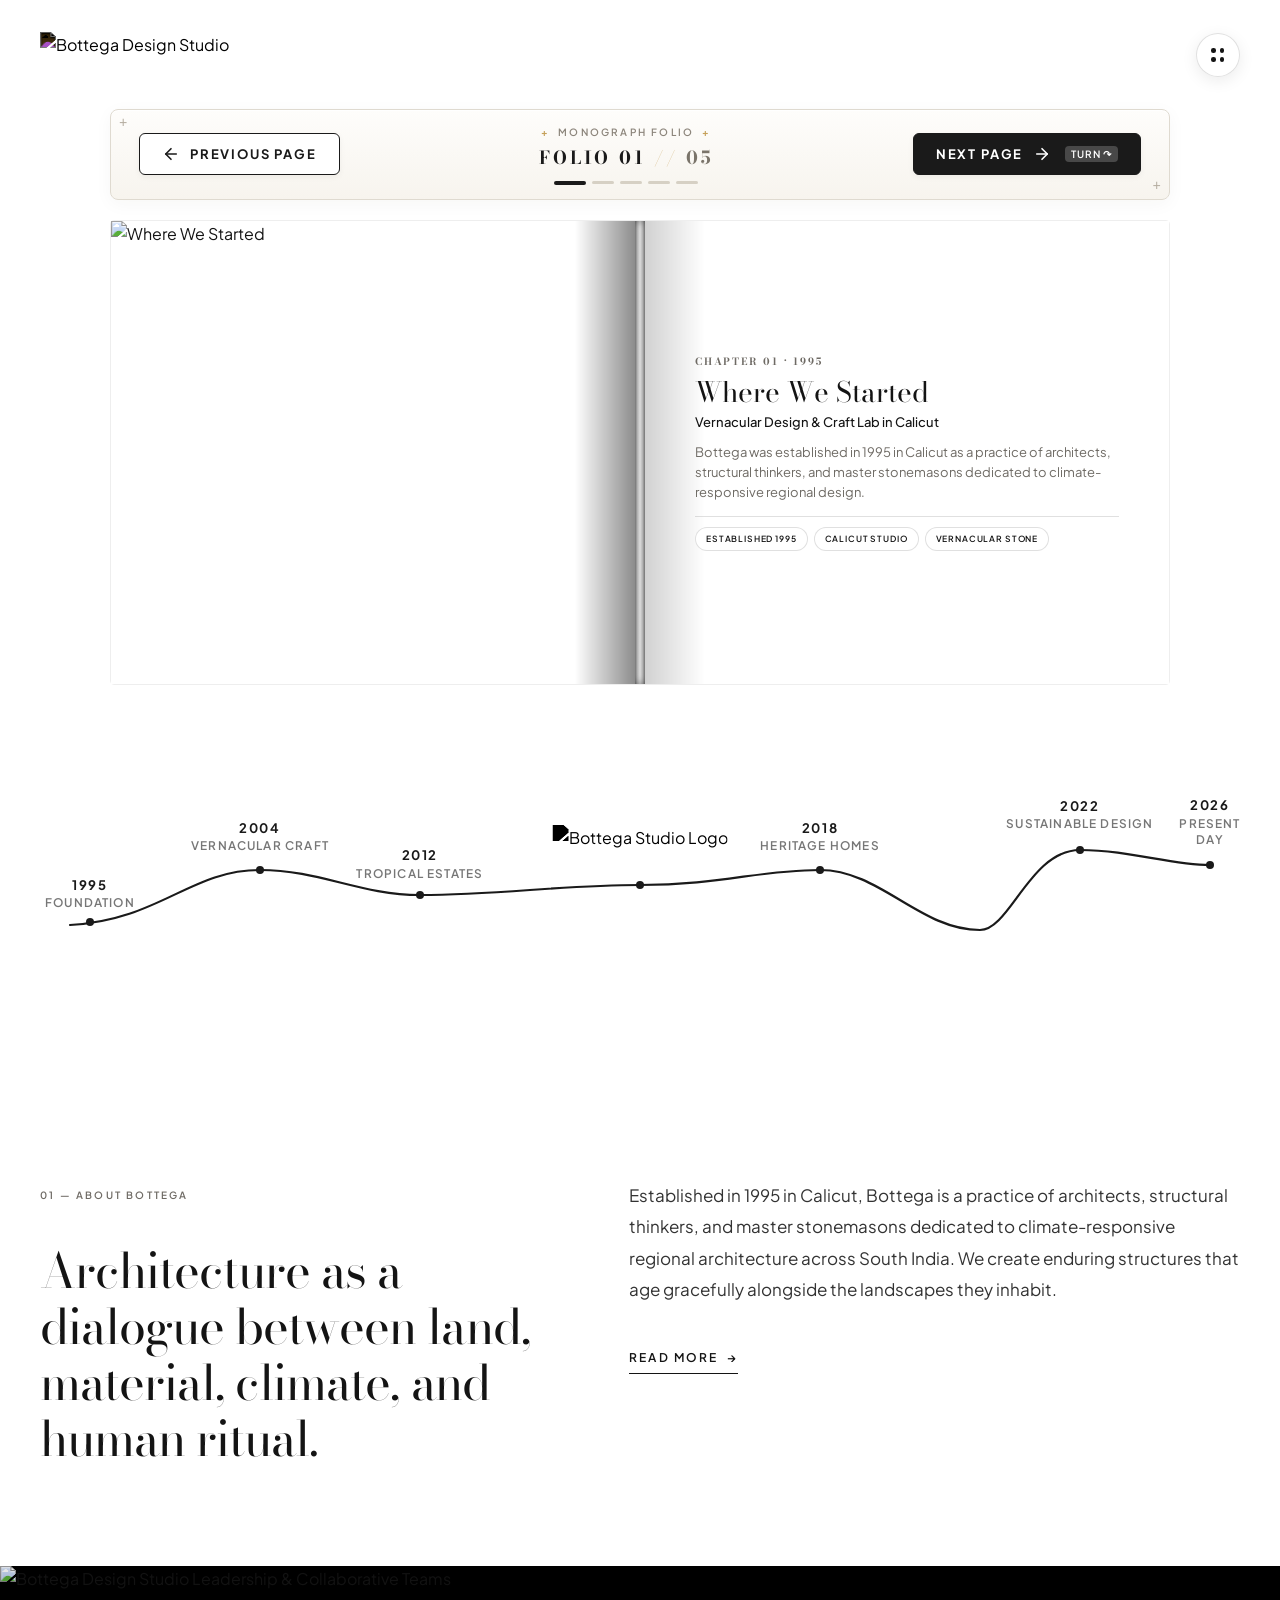
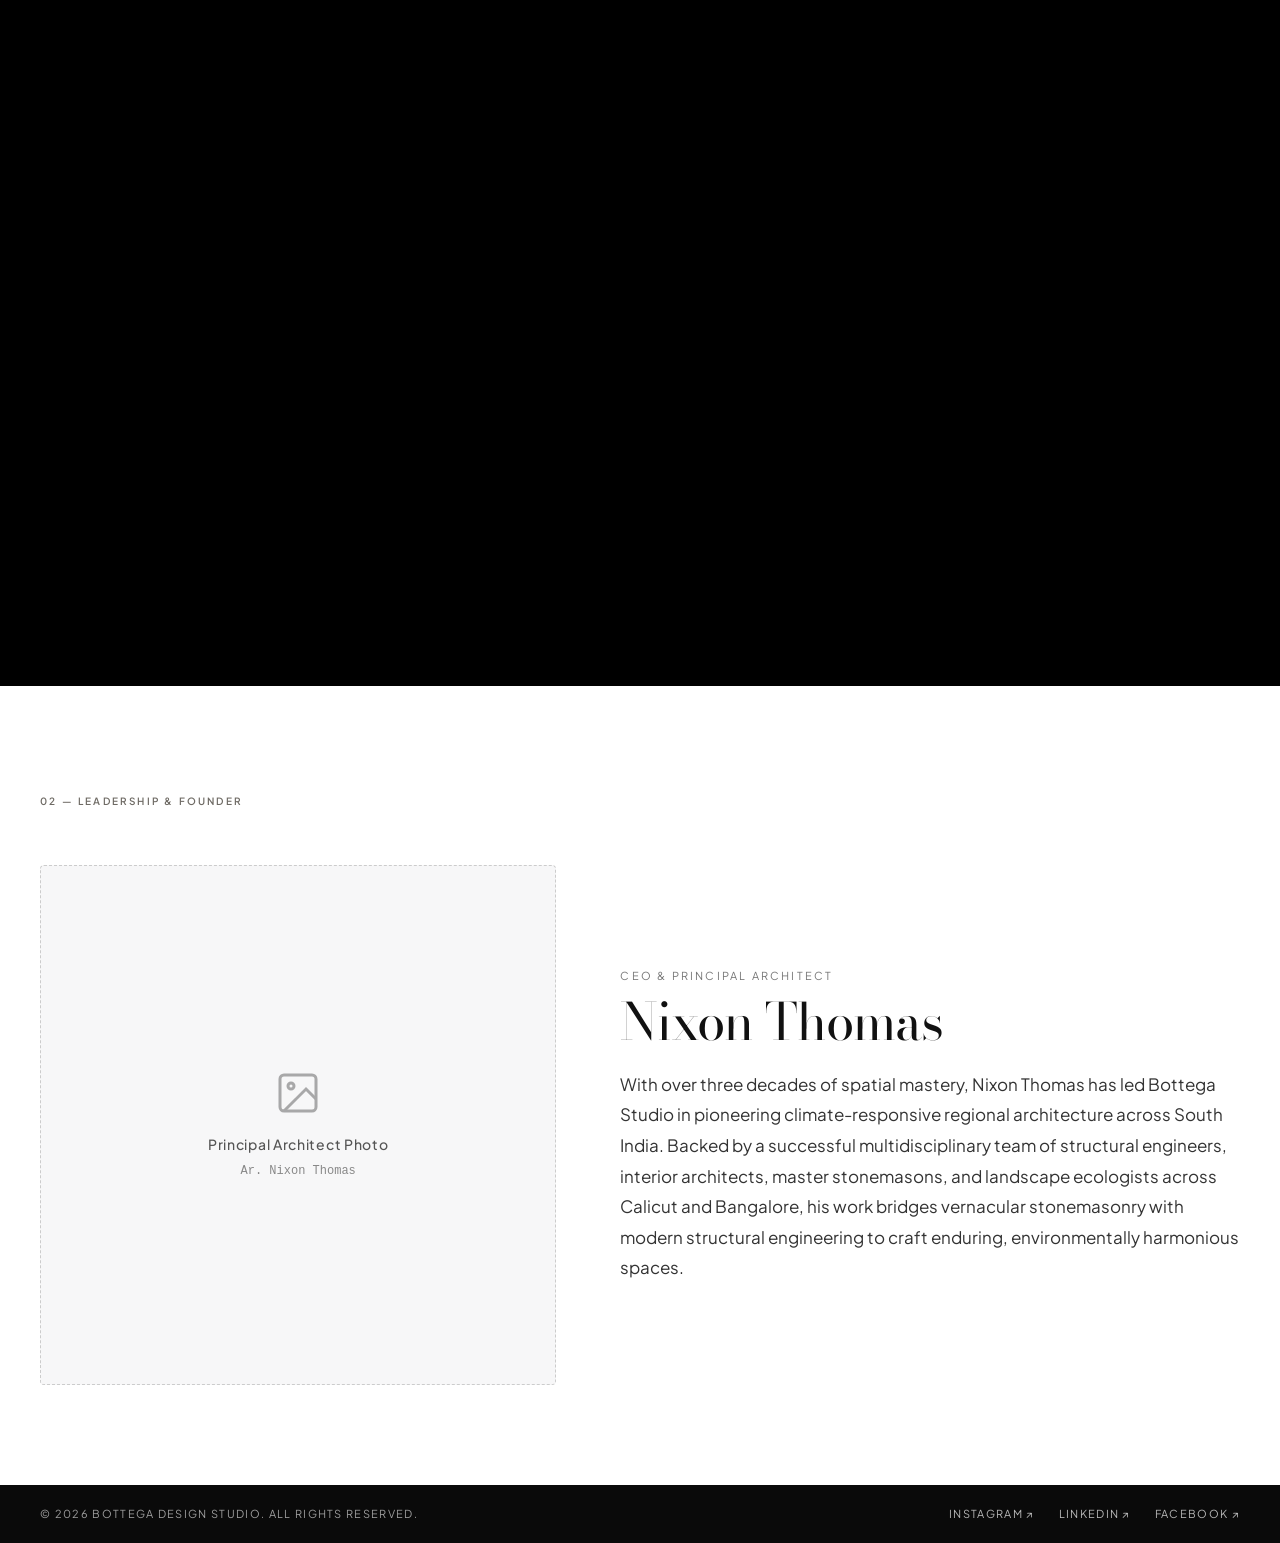
==== commit 820b4c88: "Update hero slides with OWGA resort project images and architectural typography" ====
--- a/about.html
+++ b/about.html
@@ -12,6 +12,7 @@
     <link href="https://fonts.googleapis.com/css2?family=Alex+Brush&family=Bodoni+Moda:ital,opsz,wght@0,6..96,400..900;1,6..96,400..900&family=Pinyon+Script&family=Cormorant+Garamond:ital,wght@0,300;0,400;0,500;0,600;0,700;1,400&family=Plus+Jakarta+Sans:wght@300;400;500;600;700&display=swap" rel="stylesheet">
     <link rel="stylesheet" href="style.css">
     <link rel="stylesheet" href="assets/css/style.css">
+    <link rel="stylesheet" href="assets/css/about-mobile.css?v=3">
 </head>
 <body class="bottega-inner-page">
 
@@ -56,14 +57,50 @@
     <section id="book-story-section" class="bottega-materiality-section bottega-storytelling-section" style="padding-top: 85px; padding-bottom: 20px; background-color: #ffffff; border: none;">
         <div class="bottega-container">
             <div class="book-story-container reveal-on-scroll">
-                <!-- Book Navigation Controls AT THE TOP of the Book -->
-                <div class="book-nav-bar" style="margin-bottom: 14px; margin-top: 0; padding: 10px 24px;">
-                    <div class="book-page-indicator">
-                        <span id="book-current-page">FOLIO COVER</span> / <span>FOLIO 04</span>
-                    </div>
-                    <button class="book-nav-btn" onclick="nextBookPage()" aria-label="Next Page">
-                        <span>NEXT FOLIO</span>
-                        <svg viewBox="0 0 24 24"><polyline points="9 18 15 12 9 6"></polyline></svg>
+                <!-- ARCHITECTURAL MONOGRAPH FOLIO CONTROLS -->
+                <div class="book-nav-bar archi-folio-bar">
+                    <!-- Left Action: Previous Page Button -->
+                    <button class="archi-page-btn archi-prev-btn" onclick="prevBookPage()" type="button" aria-label="Previous Page">
+                        <span class="archi-btn-icon">
+                            <svg viewBox="0 0 24 24" width="18" height="18" fill="none" stroke="currentColor" stroke-width="2.2" stroke-linecap="round" stroke-linejoin="round">
+                                <line x1="19" y1="12" x2="5" y2="12"></line>
+                                <polyline points="12 19 5 12 12 5"></polyline>
+                            </svg>
+                        </span>
+                        <span class="archi-btn-text">PREVIOUS PAGE</span>
+                    </button>
+
+                    <!-- Center Display: Monograph Titleblock & Progress Indicator -->
+                    <div class="archi-folio-titleblock">
+                        <div class="archi-folio-meta">
+                            <span class="archi-draft-crosshair">+</span>
+                            <span class="archi-meta-spec">MONOGRAPH FOLIO</span>
+                            <span class="archi-draft-crosshair">+</span>
+                        </div>
+                        <div class="archi-folio-main-counter">
+                            <span id="book-current-page" class="archi-current-num">FOLIO 01</span>
+                            <span class="archi-sep-slash">//</span>
+                            <span class="archi-total-num">05</span>
+                        </div>
+                        <div class="archi-sheet-pips">
+                            <button class="archi-pip active" onclick="goToBookPage(0)" type="button" aria-label="Spread 1" title="Folio 01: Where We Started"></button>
+                            <button class="archi-pip" onclick="goToBookPage(1)" type="button" aria-label="Spread 2" title="Folio 02: As We Grew"></button>
+                            <button class="archi-pip" onclick="goToBookPage(2)" type="button" aria-label="Spread 3" title="Folio 03: Our Mission"></button>
+                            <button class="archi-pip" onclick="goToBookPage(3)" type="button" aria-label="Spread 4" title="Folio 04: Our Vision"></button>
+                            <button class="archi-pip" onclick="goToBookPage(4)" type="button" aria-label="Spread 5" title="Folio 05: Featured Project · House 1"></button>
+                        </div>
+                    </div>
+
+                    <!-- Right Action: Turn / Next Page Button -->
+                    <button class="archi-page-btn archi-next-btn" onclick="nextBookPage()" type="button" aria-label="Next Page">
+                        <span class="archi-btn-text">NEXT PAGE</span>
+                        <span class="archi-btn-icon">
+                            <svg viewBox="0 0 24 24" width="18" height="18" fill="none" stroke="currentColor" stroke-width="2.2" stroke-linecap="round" stroke-linejoin="round">
+                                <line x1="5" y1="12" x2="19" y2="12"></line>
+                                <polyline points="12 5 19 12 12 19"></polyline>
+                            </svg>
+                        </span>
+                        <span class="archi-btn-badge">TURN ↷</span>
                     </button>
                 </div>
 
@@ -198,7 +235,7 @@
                     <!-- Expandable Extended Paragraphs -->
                     <div id="aboutExtendedText" class="about-extended-text">
                         <p>
-                            Our methodology merges traditional South Indian vernacular craft—laterite masonry, reclaimed teak joinery, hand-chiseled granite, and terracotta roof sculping—with contemporary spatial engineering. We approach every site by conducting a granular analysis of its microclimate, natural wind corridors, sun trajectories, and indigenous vegetation.
+                            Our methodology merges traditional South Indian vernacular craft—laterite masonry, reclaimed teak joinery, hand-chiseled granite, and terracotta roof sculpting—with contemporary spatial engineering. We approach every site by conducting a granular analysis of its microclimate, natural wind corridors, sun trajectories, and indigenous vegetation.
                         </p>
                         <p>
                             Rather than imposing external architectural statements, Bottega buildings emerge from the soil, utilizing passive cooling courtyards, rain-sheltering verandas, and thermal stone masses. Over three decades and 120+ realized projects, our practice has expanded to include master planning eco-resorts, luxury tropical estates, and custom furniture labs—always honoring the tactile relationship between human ritual and natural elements.
@@ -220,7 +257,7 @@
         <div class="group-photo-interactive-wrap full-width-wrap">
             <img src="assets/images/team_group_photo.jpg" alt="Bottega Design Studio Leadership & Collaborative Teams" class="group-team-photo">
             
-            <!-- Interactive Person Hotspot 1 (Rahul Varma - Far Left) -->
+            <!-- Interactive Person Hotspot 1 (Ar. Nixon Thomas - Far Left) -->
             <div class="person-hotspot" style="top: 30%; left: 14%;">
                 <div class="hotspot-pulse"><span class="pulse-icon">✦</span></div>
                 <div class="person-profile-popup popup-align-left">
@@ -228,7 +265,7 @@
                         <span class="popup-studio-tag"><span class="tag-dot"></span>CALICUT STUDIO</span>
                         <span class="popup-id">01</span>
                     </div>
-                    <h4 class="person-name">Ar. Rahul Varma</h4>
+                    <h4 class="person-name">Ar. Nixon Thomas</h4>
                     <span class="person-designation">Principal Architect & Founder</span>
                     <div class="popup-meta-pills">
                         <span class="meta-pill">15+ Yrs Exp</span>
@@ -357,16 +394,16 @@
                             <polyline points="21 15 16 10 5 21"></polyline>
                         </svg>
                         <span class="ceo-placeholder-text">Principal Architect Photo</span>
-                        <span class="ceo-placeholder-sub">[ Image Placeholder ]</span>
+                        <span class="ceo-placeholder-sub">Ar. Nixon Thomas</span>
                     </div>
                 </div>
 
                 <!-- Right Column: Title, Name & Description -->
                 <div class="ceo-info-col">
                     <span class="ceo-subtitle">CEO & PRINCIPAL ARCHITECT</span>
-                    <h2 class="ceo-name">Donald Nixon</h2>
+                    <h2 class="ceo-name">Nixon Thomas</h2>
                     <p class="ceo-bio">
-                        With over three decades of spatial mastery, Donald Nixon has led Bottega Studio in pioneering climate-responsive regional architecture across South India. His work bridges vernacular stonemasonry with modern structural engineering.
+                        With over three decades of spatial mastery, Nixon Thomas has led Bottega Studio in pioneering climate-responsive regional architecture across South India. Backed by a successful multidisciplinary team of structural engineers, interior architects, master stonemasons, and landscape ecologists across Calicut and Bangalore, his work bridges vernacular stonemasonry with modern structural engineering to craft enduring, environmentally harmonious spaces.
                     </p>
                 </div>
             </div>
@@ -434,31 +471,65 @@
         title: "As We Grew",
         subtitle: "Expanding Studios Across Kerala & Karnataka",
         desc: "Over the next decade, Bottega grew into an integrated multi-disciplinary studio—opening our Bangalore branch and uniting traditional woodcraft with spatial engineering.",
-        img: "assets/images/client_dual_banner.jpg",
+        img: "assets/images/projects/VI_03759-HDR.jpg",
         pills: ["Bangalore Studio", "Artisan Synergy", "Spatial Innovation"]
     },
     {
         folioNum: "03",
         year: "CHAPTER 03 · OUR MISSION",
         title: "Our Mission",
-        subtitle: "Honoring Heritage & Precision Engineering",
-        desc: "Preserving South Indian architectural heritage by directly collaborating with master stonemasons and woodcraft artisans—crafting climate-responsive spaces that age gracefully.",
-        img: "https://images.unsplash.com/photo-1600585154526-990dced4db0d?auto=format&fit=crop&w=1200&q=85",
-        pills: ["Heritage Preservation", "Honest Materials", "Sustainable Craft"]
+        subtitle: "Thoughtful Design. Careful Execution.",
+        desc: "We turn each client's needs into spaces that work beautifully in everyday life. By bringing design, engineering, and skilled craft together, we respond to the site, local climate, and budget, carrying every detail from the first conversation to the finished space.",
+        img: "assets/images/projects/VI_03390-HDR.jpg",
+        pills: ["Listen Closely", "Design Responsibly", "Build with Care"]
     },
     {
         folioNum: "04",
         year: "CHAPTER 04 · OUR VISION",
         title: "Our Vision",
-        subtitle: "Pioneering Zero-Carbon Microclimate Sanctuaries",
-        desc: "Pioneering zero-carbon master plans across South India where architecture, landscape, and human ritual exist in perpetual harmony.",
-        img: "https://images.unsplash.com/photo-1584622650111-993a426fbf0a?auto=format&fit=crop&w=1200&q=85",
-        pills: ["120+ Realized Projects", "Passive Microclimate", "Zero-Carbon Vision"]
+        subtitle: "Places That Belong. Spaces That Last.",
+        desc: "We envision a built environment where homes, places of healing, and hospitality spaces feel rooted in their surroundings. Our ambition is to shape places that strengthen people's connection to nature and culture, and remain meaningful for generations.",
+        img: "assets/images/projects/VI_03763-HDR.jpg",
+        pills: ["Lasting Relevance", "Connection to Nature", "Cultural Continuity"]
+    },
+    {
+        folioNum: "05",
+        year: "FEATURED ARCHITECTURE · RESIDENTIAL",
+        title: "House 1",
+        subtitle: "Private Residential Architecture",
+        desc: "A climate-responsive private residence defined by open verandas, laterite masonry masses, and passive central courtyards embracing natural daylight and cross-ventilation.",
+        img: "assets/images/projects/VI_02979-HDR.jpg",
+        pills: ["Residential", "Courtyard Design", "Natural Stone"],
+        ctaText: "EXPLORE FULL PROJECT",
+        ctaUrl: "project-detail.html"
     }
 ];
 
 let currentBookPageIdx = -1; // -1 represents CLOSED COVER state
 let isBookFlipping = false;
+
+function renderBookPageContent(data) {
+    return `
+        <div class="book-crease-shadow-right"></div>
+        <div id="book-text-wrap" class="book-text-content">
+            <span id="book-page-year" class="book-year-badge">${data.year}</span>
+            <h3 id="book-page-title" class="book-chapter-title">${data.title}</h3>
+            <h4 id="book-page-subtitle" class="book-chapter-subtitle">${data.subtitle}</h4>
+            <p id="book-page-desc" class="book-chapter-desc">${data.desc}</p>
+            <div id="book-page-pills" class="book-pills-row">
+                ${(data.pills || []).map(p => `<span class="book-pill">${p}</span>`).join('')}
+            </div>
+            ${data.ctaUrl ? `
+                <div class="book-project-cta-row">
+                    <a href="${data.ctaUrl}" class="book-cta-btn">
+                        <span>${data.ctaText || 'EXPLORE FULL PROJECT'}</span>
+                        <svg viewBox="0 0 24 24" width="15" height="15" fill="none" stroke="currentColor" stroke-width="2.2"><line x1="5" y1="12" x2="19" y2="12"></line><polyline points="12 5 19 12 12 19"></polyline></svg>
+                    </a>
+                </div>
+            ` : ''}
+        </div>
+    `;
+}
 
 function setBookPage(pageIdx, direction = 1) {
     if (isBookFlipping) return;
@@ -484,91 +555,166 @@
     const leaf = document.getElementById('book-turning-leaf');
     const leafFrontContent = document.getElementById('leaf-front-content');
     const leafBackImg = document.getElementById('leaf-back-img');
+    const rightHalf = document.querySelector('#book-spine-stage .book-right-half');
 
     if (pageCounter) {
         pageCounter.textContent = `FOLIO ${nextData.folioNum}`;
     }
 
-    if (leafFrontContent) {
-        if (wasClosed) {
-            leafFrontContent.innerHTML = `
-                <img src="assets/images/bottega_white_logo.png" alt="Bottega Studio" class="book-cover-logo-center" style="max-width: 140px; margin: 0 auto 18px auto; display: block;">
-                <p class="book-cover-quote" style="font-family: var(--font-display); font-size: 1.1rem; color: #1a1a1a; font-style: italic; line-height: 1.6; max-width: 380px; margin: 0 auto; text-align: center;">"Crafting spaces that honor light, native stone, and quiet human rituals since 1995."</p>
-            `;
+    const pips = document.querySelectorAll('.archi-pip');
+    pips.forEach((pip, idx) => {
+        if (idx === nextIdx) {
+            pip.classList.add('active');
         } else {
-            leafFrontContent.innerHTML = `
-                <span class="book-year-badge">${prevData.year}</span>
-                <h3 class="book-chapter-title">${prevData.title}</h3>
-                <h4 class="book-chapter-subtitle">${prevData.subtitle}</h4>
-                <p class="book-chapter-desc">${prevData.desc}</p>
-                <div class="book-pills-row">
-                    ${(prevData.pills || []).map(p => `<span class="book-pill">${p}</span>`).join('')}
-                </div>
-            `;
-        }
-    }
-
-    if (leafBackImg) {
-        leafBackImg.src = nextData.img;
-    }
-
-    if (wasClosed && leftImg) {
-        leftImg.style.visibility = 'hidden';
-    }
-
-    const rightHalf = document.querySelector('#book-spine-stage .book-right-half');
-    if (rightHalf) {
-        rightHalf.innerHTML = `
-            <div class="book-crease-shadow-right"></div>
-            <div id="book-text-wrap" class="book-text-content">
-                <span id="book-page-year" class="book-year-badge">${nextData.year}</span>
-                <h3 id="book-page-title" class="book-chapter-title">${nextData.title}</h3>
-                <h4 id="book-page-subtitle" class="book-chapter-subtitle">${nextData.subtitle}</h4>
-                <p id="book-page-desc" class="book-chapter-desc">${nextData.desc}</p>
-                <div id="book-page-pills" class="book-pills-row">
-                    ${(nextData.pills || []).map(p => `<span class="book-pill">${p}</span>`).join('')}
-                </div>
-            </div>
-        `;
-    }
-
-    if (leaf) {
-        leaf.style.transition = 'transform 0.9s cubic-bezier(0.645, 0.045, 0.355, 1.000)';
-        leaf.className = `book-turning-leaf ${direction > 0 ? 'turn-next' : 'turn-prev'}`;
-    }
-
-    // Delay removing is-closed-cover until leaf is halfway flipped (420ms) so left side never pops up early!
-    if (wasClosed) {
-        setTimeout(() => {
-            if (spineStage) spineStage.classList.remove('is-closed-cover');
-        }, 420);
-    }
-
-    // Update static left image ONLY after turning leaf lands on the left side (860ms)
-    setTimeout(() => {
-        if (leftImg) {
-            leftImg.src = nextData.img;
-            leftImg.style.objectFit = 'cover';
-            leftImg.style.padding = '0';
-            leftImg.style.visibility = 'visible';
-        }
-    }, 860);
-
-    setTimeout(() => {
+            pip.classList.remove('active');
+        }
+    });
+
+    function applyLeftImage(data) {
+        if (!leftImg) return;
+        leftImg.src = data.img;
+        leftImg.alt = data.title;
+        leftImg.style.objectFit = 'cover';
+        leftImg.style.padding = '0';
+        leftImg.style.visibility = 'visible';
+        if (data.ctaUrl) {
+            leftImg.style.cursor = 'pointer';
+            leftImg.title = `Click to view ${data.title}`;
+            leftImg.onclick = () => { window.location.href = data.ctaUrl; };
+        } else {
+            leftImg.style.cursor = 'default';
+            leftImg.title = '';
+            leftImg.onclick = null;
+        }
+    }
+
+    // Phones use a glass card dissolve instead of the desktop page-turn leaf.
+    if (window.matchMedia('(max-width: 767px)').matches) {
+        if (spineStage) spineStage.classList.remove('is-closed-cover');
+        applyLeftImage(nextData);
+        if (rightHalf) {
+            rightHalf.innerHTML = renderBookPageContent(nextData);
+            if (rightHalf.animate && !window.matchMedia('(prefers-reduced-motion: reduce)').matches) {
+                rightHalf.animate([{opacity: 0}, {opacity: 1}], {duration: 350, easing: 'ease-out'});
+            }
+        }
+        isBookFlipping = false;
+        return;
+    }
+
+    // DESKTOP PHYSICAL 3D PAGE TURN
+    if (direction >= 0) {
+        // FORWARD PAGE TURN (Right to Left)
+        if (leafFrontContent) {
+            if (wasClosed) {
+                leafFrontContent.innerHTML = `
+                    <img src="assets/images/bottega_white_logo.png" alt="Bottega Studio" class="book-cover-logo-center" style="max-width: 140px; margin: 0 auto 18px auto; display: block;">
+                    <p class="book-cover-quote" style="font-family: var(--font-display); font-size: 1.1rem; color: #1a1a1a; font-style: italic; line-height: 1.6; max-width: 380px; margin: 0 auto; text-align: center;">"Crafting spaces that honor light, native stone, and quiet human rituals since 1995."</p>
+                `;
+            } else {
+                leafFrontContent.innerHTML = renderBookPageContent(prevData);
+            }
+        }
+
+        if (leafBackImg) {
+            leafBackImg.src = nextData.img;
+        }
+
+        if (wasClosed && leftImg) {
+            leftImg.style.visibility = 'hidden';
+        }
+
+        // Under the turning leaf, right half has the next page text ready
+        if (rightHalf) {
+            rightHalf.innerHTML = renderBookPageContent(nextData);
+        }
+
         if (leaf) {
             leaf.style.transition = 'none';
-            leaf.className = 'book-turning-leaf';
-            void leaf.offsetWidth;
-        }
-        isBookFlipping = false;
-    }, 920);
+            leaf.style.transform = 'rotateY(0deg)';
+            leaf.style.opacity = '1';
+            void leaf.offsetWidth; // Force layout reflow
+
+            leaf.style.transition = 'transform 0.85s cubic-bezier(0.645, 0.045, 0.355, 1.000)';
+            leaf.style.transform = 'rotateY(-180deg)';
+        }
+
+        if (wasClosed) {
+            setTimeout(() => {
+                if (spineStage) spineStage.classList.remove('is-closed-cover');
+            }, 420);
+        }
+
+        // When leaf lands on the left (850ms), reveal static left image and hide leaf
+        setTimeout(() => {
+            applyLeftImage(nextData);
+            if (leaf) {
+                leaf.style.transition = 'none';
+                leaf.style.opacity = '0';
+                leaf.style.transform = 'rotateY(0deg)';
+            }
+            isBookFlipping = false;
+        }, 870);
+
+    } else {
+        // BACKWARD PAGE TURN (Left to Right)
+        // Leaf front face = new page text (will swing onto right page)
+        if (leafFrontContent) {
+            leafFrontContent.innerHTML = renderBookPageContent(nextData);
+        }
+        // Leaf back face = old page image (currently on the left page lifting up)
+        if (leafBackImg) {
+            leafBackImg.src = prevData.img;
+        }
+
+        // Update static left image underneath immediately (hidden under the turning leaf!)
+        applyLeftImage(nextData);
+
+        // Pre-position turning leaf on the left (-180deg) with old image showing
+        if (leaf) {
+            leaf.style.transition = 'none';
+            leaf.style.transform = 'rotateY(-180deg)';
+            leaf.style.opacity = '1';
+            void leaf.offsetWidth; // Force layout reflow
+
+            // Smoothly swing leaf from left (-180deg) over spine to right (0deg)!
+            leaf.style.transition = 'transform 0.85s cubic-bezier(0.645, 0.045, 0.355, 1.000)';
+            leaf.style.transform = 'rotateY(0deg)';
+        }
+
+        // When leaf completes landing on the right (850ms), update static right and hide leaf
+        setTimeout(() => {
+            if (rightHalf) {
+                rightHalf.innerHTML = renderBookPageContent(nextData);
+            }
+            if (leaf) {
+                leaf.style.transition = 'none';
+                leaf.style.opacity = '0';
+            }
+            isBookFlipping = false;
+        }, 870);
+    }
 }
 
+function goToBookPage(targetIdx) {
+    if (targetIdx === currentBookPageIdx) return;
+    const dir = targetIdx > currentBookPageIdx ? 1 : -1;
+    setBookPage(targetIdx, dir);
+}
+
 function nextBookPage() {
+    if (currentBookPageIdx === bookPages.length - 1) {
+        window.location.href = 'project-detail.html';
+        return;
+    }
     setBookPage(currentBookPageIdx + 1, 1);
 }
 
 function prevBookPage() {
+    if (currentBookPageIdx <= 0) {
+        setBookPage(bookPages.length - 1, -1);
+        return;
+    }
     setBookPage(currentBookPageIdx - 1, -1);
 }
 
--- a/style.css
+++ b/style.css
@@ -4,6 +4,15 @@
 Description: Complete Master Editorial Architecture Theme for Bottega India.
 Version: 3.8.0
 */
+
+@font-face {
+    font-family: 'Baltime';
+    src: url('assets/fonts/Baltime.ttf') format('truetype'),
+         url('../fonts/Baltime.ttf') format('truetype');
+    font-weight: normal;
+    font-style: normal;
+    font-display: swap;
+}
 
 @font-face {
     font-family: 'Cormorant Garamond';
@@ -593,27 +602,6 @@
     transform: translateY(-50%) translateX(0) scale(1);
 }
 
-@media (max-width: 600px) {
-    .dot-menu-popover {
-        top: calc(100% + 12px);
-        right: 0;
-        transform: translateY(-10px) scale(0.95);
-        transform-origin: top right;
-        padding: 16px 22px;
-        background: rgba(18, 18, 18, 0.92);
-        backdrop-filter: blur(12px);
-        border-radius: 16px;
-    }
-    .dot-menu-popover.is-open {
-        transform: translateY(0) scale(1);
-    }
-    .popover-nav {
-        flex-direction: column;
-        align-items: flex-start;
-        gap: 14px;
-    }
-}
-
 .popover-nav {
     display: flex;
     align-items: center;
@@ -639,7 +627,7 @@
     margin: 0;
 }
 
-/* On light header or inner pages, adapt text color to dark */
+/* On desktop light header or inner pages, adapt text color to dark */
 .site-header-dark .pop-link,
 .bottega-inner-page .pop-link,
 .is-sticky .pop-link {
@@ -668,6 +656,96 @@
     margin: 0;
     padding: 6px 0;
     color: inherit;
+}
+
+/* =========================================================
+   LUXURY SLIDE-OUT SIDEBAR DRAWER ON MOBILE (<= 768px)
+========================================================= */
+@media (max-width: 768px) {
+    .dot-menu-popover {
+        position: fixed;
+        top: 0;
+        right: 0;
+        bottom: 0;
+        width: min(320px, 82vw);
+        height: 100vh;
+        height: 100dvh;
+        background: #0d0d0d;
+        border-left: 1px solid rgba(255, 255, 255, 0.12);
+        box-shadow: -15px 0 45px rgba(0, 0, 0, 0.75);
+        padding: 100px 32px 40px;
+        display: flex;
+        flex-direction: column;
+        justify-content: space-between;
+        transform: translateX(100%);
+        transform-origin: right center;
+        opacity: 1;
+        visibility: hidden;
+        pointer-events: none;
+        z-index: 1000;
+        transition: transform 0.45s cubic-bezier(0.16, 1, 0.3, 1), visibility 0.45s;
+    }
+
+    .dot-menu-popover.is-open {
+        transform: translateX(0);
+        visibility: visible;
+        pointer-events: auto;
+    }
+
+    .popover-nav {
+        display: flex;
+        flex-direction: column;
+        align-items: flex-start;
+        gap: 22px;
+        width: 100%;
+    }
+
+    .pop-link,
+    .site-header-dark .pop-link,
+    .bottega-inner-page .pop-link,
+    .is-sticky .pop-link {
+        font-family: var(--font-display, 'Bodoni Moda', 'Cormorant Garamond', serif);
+        font-size: 1.55rem;
+        font-weight: 500;
+        letter-spacing: 0.1em;
+        color: #ffffff !important;
+        text-transform: uppercase;
+        width: 100%;
+        padding: 10px 0;
+        border-bottom: 1px solid rgba(255, 255, 255, 0.08);
+        transition: color 0.3s ease, padding-left 0.3s ease, border-color 0.3s ease;
+    }
+
+    .pop-link:hover,
+    .pop-link.active {
+        color: #cbb89e !important;
+        padding-left: 8px;
+        border-bottom-color: rgba(203, 184, 158, 0.4);
+    }
+
+    /* Mobile Backdrop Overlay */
+    .dot-menu-backdrop {
+        position: fixed;
+        top: 0;
+        left: 0;
+        width: 100vw;
+        height: 100vh;
+        height: 100dvh;
+        background: rgba(0, 0, 0, 0.65);
+        backdrop-filter: blur(4px);
+        -webkit-backdrop-filter: blur(4px);
+        opacity: 0;
+        visibility: hidden;
+        pointer-events: none;
+        z-index: 999;
+        transition: opacity 0.4s ease, visibility 0.4s;
+    }
+
+    .dot-menu-backdrop.is-active {
+        opacity: 1;
+        visibility: visible;
+        pointer-events: auto;
+    }
 }
 
 .site-header-dark .contact-link {
@@ -1251,29 +1329,38 @@
     margin-bottom: 20px;
 }
 
+.hero-title-brand,
 .hero-title-line-1,
 .hero-title-line-2 {
-    font-family: 'Bodoni Moda', 'Cormorant Garamond', Didot, serif;
-    font-size: clamp(3.2rem, 8.8vw, 8.8rem);
-    font-weight: 500;
-    line-height: 0.88;
-    letter-spacing: 0.04em;
+    font-family: 'Playfair Display', 'Bodoni Moda', 'ambroise-francois-std', 'Didot', 'Cormorant Garamond', serif;
+    font-size: clamp(3.8rem, 11vw, 11rem);
+    font-weight: 700;
+    line-height: 0.94;
+    letter-spacing: -0.015em;
+    color: #ffffff;
+    text-transform: none;
+    text-shadow: 0 4px 35px rgba(0, 0, 0, 0.45);
+    margin: 0;
+    padding: 0;
+}
+
+.hero-title-tagline {
+    font-family: 'Plus Jakarta Sans', system-ui, -apple-system, sans-serif;
+    font-size: clamp(0.9rem, 2vw, 1.8rem);
+    font-weight: 600;
+    line-height: 1.2;
+    letter-spacing: clamp(0.24em, 0.65vw, 0.42em);
     color: #ffffff;
     text-transform: uppercase;
-    text-shadow: 0 6px 35px rgba(0, 0, 0, 0.45);
-    margin: 0;
-    padding: 0;
+    text-shadow: 0 3px 20px rgba(0, 0, 0, 0.55);
+    margin-top: clamp(10px, 1.5vw, 22px);
+    display: block;
+    padding-left: clamp(0.24em, 0.65vw, 0.42em);
+    white-space: nowrap;
 }
 
 .hero-title-line-3-script {
-    font-family: 'Alex Brush', 'Pinyon Script', cursive;
-    font-size: clamp(3.2rem, 8.5vw, 8.5rem);
-    font-weight: 400;
-    color: #ffffff;
-    text-shadow: 0 8px 30px rgba(0, 0, 0, 0.5);
-    white-space: nowrap;
-    line-height: 0.95;
-    margin-top: 6px;
+    display: none;
 }
 
 /* Bottom Bar Subtitles & Atmosphere Widget */
@@ -1346,6 +1433,17 @@
 /* =========================================================
    REFINED 40% SMALLER 3-CIRCLE HOTSPOTS & POP-UP CARDS
 ========================================================= */
+.hero-hotspots-container {
+    position: absolute;
+    top: 0;
+    left: 0;
+    width: 100%;
+    height: 100%;
+    pointer-events: none;
+    z-index: 20;
+    transition: opacity 0.4s ease;
+}
+
 .hero-animated-hotspot {
     position: absolute;
     z-index: 20;
@@ -2065,48 +2163,219 @@
     display: flex;
     justify-content: space-between;
     align-items: center;
-    padding: 14px 24px;
-    background: var(--color-bg-white);
-    border: 1px solid var(--color-border);
-    margin-top: 24px;
-    margin-bottom: 0;
+    background: #fbf9f5;
+    background: linear-gradient(180deg, #fefdfb 0%, #f7f4ee 100%);
+    border: 1px solid #dfdad0;
+    margin-top: 10px;
+    margin-bottom: 20px !important;
+    border-radius: 8px;
+    padding: 14px 28px !important;
+    box-shadow: 0 4px 18px rgba(45, 40, 30, 0.04), inset 0 1px 0 rgba(255, 255, 255, 0.9);
+    position: relative;
+}
+
+.book-nav-bar::before,
+.book-nav-bar::after {
+    content: '+';
+    position: absolute;
+    font-family: monospace;
+    font-size: 14px;
+    color: #b5ada0;
+    pointer-events: none;
+    line-height: 1;
+}
+.book-nav-bar::before {
+    top: 6px;
+    left: 8px;
+}
+.book-nav-bar::after {
+    bottom: 6px;
+    right: 8px;
+}
+
+/* Natural, tactile architectural page-turn buttons */
+.archi-page-btn {
+    display: inline-flex;
+    align-items: center;
+    gap: 10px;
+    background: #ffffff;
+    border: 1px solid #1a1a1a;
     border-radius: 6px;
-}
-
-.book-nav-btn {
-    display: inline-flex;
+    cursor: pointer;
+    font-family: var(--font-body);
+    font-size: 13px;
+    font-weight: 700;
+    letter-spacing: 0.14em;
+    color: #1a1a1a;
+    transition: all 0.25s cubic-bezier(0.2, 0.8, 0.2, 1);
+    padding: 11px 22px;
+    box-shadow: 0 2px 6px rgba(0, 0, 0, 0.05);
+    user-select: none;
+    position: relative;
+}
+
+.archi-page-btn:hover {
+    background: #1a1a1a;
+    color: #ffffff;
+    transform: translateY(-2px);
+    box-shadow: 0 6px 18px rgba(0, 0, 0, 0.14);
+}
+
+.archi-page-btn:active {
+    transform: translateY(0);
+    box-shadow: 0 2px 4px rgba(0, 0, 0, 0.1);
+}
+
+.archi-page-btn .archi-btn-icon {
+    display: flex;
+    align-items: center;
+    justify-content: center;
+    transition: transform 0.25s ease;
+}
+
+.archi-prev-btn:hover .archi-btn-icon {
+    transform: translateX(-4px);
+}
+
+.archi-next-btn {
+    background: #1a1a1a;
+    color: #ffffff;
+    border-color: #1a1a1a;
+}
+
+.archi-next-btn:hover {
+    background: #c5a059;
+    border-color: #c5a059;
+    color: #ffffff;
+    box-shadow: 0 6px 20px rgba(197, 160, 89, 0.35);
+}
+
+.archi-next-btn:hover .archi-btn-icon {
+    transform: translateX(4px);
+}
+
+.archi-btn-badge {
+    font-size: 10px;
+    font-weight: 600;
+    letter-spacing: 0.08em;
+    padding: 2px 6px;
+    border-radius: 4px;
+    background: rgba(255, 255, 255, 0.2);
+    margin-left: 4px;
+}
+
+/* Architectural Titleblock Center Indicator */
+.archi-folio-titleblock {
+    display: flex;
+    flex-direction: column;
+    align-items: center;
+    gap: 4px;
+    text-align: center;
+    user-select: none;
+}
+
+.archi-folio-meta {
+    display: flex;
     align-items: center;
     gap: 8px;
-    background: transparent;
+    font-family: var(--font-body);
+    font-size: 10px;
+    font-weight: 600;
+    letter-spacing: 0.22em;
+    color: #8c857b;
+    text-transform: uppercase;
+}
+
+.archi-draft-crosshair {
+    color: #c5a059;
+    font-weight: bold;
+}
+
+.archi-folio-main-counter {
+    font-family: var(--font-display);
+    font-size: 18px;
+    font-weight: 700;
+    letter-spacing: 0.16em;
+    color: #1a1a1a;
+    display: flex;
+    align-items: center;
+    gap: 8px;
+}
+
+.archi-sep-slash {
+    color: #c5a059;
+    font-weight: 400;
+}
+
+.archi-total-num {
+    color: #7a746a;
+}
+
+/* Architectural Sheet Step Pips */
+.archi-sheet-pips {
+    display: flex;
+    align-items: center;
+    gap: 6px;
+    margin-top: 4px;
+}
+
+.archi-pip {
+    width: 22px;
+    height: 3px;
+    background: #d6d0c4;
     border: none;
+    border-radius: 2px;
     cursor: pointer;
-    font-family: var(--font-display);
-    font-size: 12px;
+    transition: all 0.25s ease;
+    padding: 0;
+}
+
+.archi-pip:hover {
+    background: #a89f8f;
+    height: 4px;
+}
+
+.archi-pip.active {
+    background: #1a1a1a;
+    width: 32px;
+    height: 4px;
+}
+
+/* Tangible Page-Turn Tab on Book Spine Stage */
+.book-page-turn-dogear {
+    position: absolute;
+    top: 18px;
+    right: 18px;
+    z-index: 20;
+    display: flex;
+    align-items: center;
+    gap: 8px;
+    background: rgba(255, 255, 255, 0.94);
+    backdrop-filter: blur(8px);
+    -webkit-backdrop-filter: blur(8px);
+    border: 1px solid rgba(0, 0, 0, 0.15);
+    border-radius: 30px;
+    padding: 7px 15px;
+    font-family: var(--font-body);
+    font-size: 11px;
     font-weight: 700;
-    letter-spacing: 0.15em;
-    color: var(--color-text-dark);
+    letter-spacing: 0.14em;
+    color: #1a1a1a;
+    cursor: pointer;
+    box-shadow: 0 4px 14px rgba(0, 0, 0, 0.08);
     transition: all 0.25s ease;
-    padding: 6px 12px;
-}
-
-.book-nav-btn:hover {
-    color: #d4af37;
-}
-
-.book-nav-btn svg {
-    width: 16px;
-    height: 16px;
-    fill: none;
-    stroke: currentColor;
-    stroke-width: 2.2;
-}
-
-.book-page-indicator {
-    font-family: var(--font-display);
+}
+
+.book-page-turn-dogear:hover {
+    background: #1a1a1a;
+    color: #ffffff;
+    border-color: #1a1a1a;
+    transform: translateY(-2px);
+    box-shadow: 0 8px 22px rgba(0, 0, 0, 0.18);
+}
+
+.dogear-icon {
     font-size: 13px;
-    font-weight: 600;
-    letter-spacing: 0.15em;
-    color: var(--color-text-muted);
 }
 
 /* 3D Physical Spine Stage with Heavy Paper Stock Layers */
@@ -2305,10 +2574,7 @@
 
 .book-turning-leaf.turn-prev {
     opacity: 1;
-    transform-origin: right center;
-    left: 0;
-    right: auto;
-    transform: rotateY(180deg);
+    transform: rotateY(0deg);
 }
 
 .leaf-face {
@@ -4029,9 +4295,11 @@
     top: 48%;
     left: 50%;
     transform: translate(-50%, -50%);
-    font-family: 'Pinyon Script', 'Alex Brush', 'Cormorant Garamond', cursive, serif;
+    font-family: 'Playfair Display', 'Bodoni Moda', 'ambroise-francois-std', 'Cormorant Garamond', Didot, serif;
     font-size: clamp(8rem, 24vw, 22rem);
-    font-style: italic;
+    font-style: normal;
+    font-weight: 700;
+    letter-spacing: -0.015em;
     color: #000000;
     opacity: 0.12;
     white-space: nowrap;
@@ -4420,3 +4688,44 @@
 
 
 
+
+
+
+
+/* =====================================================
+   BOOKLET FOLIO PROJECT CTA BUTTON
+====================================================== */
+.book-project-cta-row {
+    margin-top: 20px;
+    display: flex;
+    align-items: center;
+}
+.book-cta-btn {
+    display: inline-flex;
+    align-items: center;
+    gap: 10px;
+    padding: 12px 24px;
+    background: #1a1a1a;
+    color: #ffffff !important;
+    text-decoration: none;
+    border-radius: 999px;
+    font-family: var(--font-body, 'Plus Jakarta Sans', sans-serif);
+    font-size: 0.72rem;
+    font-weight: 600;
+    letter-spacing: 0.12em;
+    text-transform: uppercase;
+    transition: all 0.25s ease;
+    box-shadow: 0 4px 14px rgba(0,0,0,0.1);
+}
+.book-cta-btn:hover {
+    background: #000000;
+    color: #ffffff !important;
+    transform: translateY(-2px);
+    box-shadow: 0 8px 20px rgba(0,0,0,0.2);
+}
+.book-cta-btn svg {
+    transition: transform 0.25s ease;
+}
+.book-cta-btn:hover svg {
+    transform: translateX(3px);
+}
--- a/assets/css/style.css
+++ b/assets/css/style.css
@@ -4,6 +4,15 @@
 Description: Complete Master Editorial Architecture Theme for Bottega India.
 Version: 3.8.0
 */
+
+@font-face {
+    font-family: 'Baltime';
+    src: url('../fonts/Baltime.ttf') format('truetype'),
+         url('assets/fonts/Baltime.ttf') format('truetype');
+    font-weight: normal;
+    font-style: normal;
+    font-display: swap;
+}
 
 @font-face {
     font-family: 'Cormorant Garamond';
@@ -633,27 +642,6 @@
     transform: translateY(-50%) translateX(0) scale(1);
 }
 
-@media (max-width: 600px) {
-    .dot-menu-popover {
-        top: calc(100% + 12px);
-        right: 0;
-        transform: translateY(-10px) scale(0.95);
-        transform-origin: top right;
-        padding: 16px 22px;
-        background: rgba(18, 18, 18, 0.92);
-        backdrop-filter: blur(12px);
-        border-radius: 16px;
-    }
-    .dot-menu-popover.is-open {
-        transform: translateY(0) scale(1);
-    }
-    .popover-nav {
-        flex-direction: column;
-        align-items: flex-start;
-        gap: 14px;
-    }
-}
-
 .popover-nav {
     display: flex;
     align-items: center;
@@ -679,7 +667,7 @@
     margin: 0;
 }
 
-/* On light header or inner pages, adapt text color to dark */
+/* On desktop light header or inner pages, adapt text color to dark */
 .site-header-dark .pop-link,
 .bottega-inner-page .pop-link,
 .is-sticky .pop-link {
@@ -708,6 +696,96 @@
     margin: 0;
     padding: 6px 0;
     color: inherit;
+}
+
+/* =========================================================
+   LUXURY SLIDE-OUT SIDEBAR DRAWER ON MOBILE (<= 768px)
+========================================================= */
+@media (max-width: 768px) {
+    .dot-menu-popover {
+        position: fixed;
+        top: 0;
+        right: 0;
+        bottom: 0;
+        width: min(320px, 82vw);
+        height: 100vh;
+        height: 100dvh;
+        background: #0d0d0d;
+        border-left: 1px solid rgba(255, 255, 255, 0.12);
+        box-shadow: -15px 0 45px rgba(0, 0, 0, 0.75);
+        padding: 100px 32px 40px;
+        display: flex;
+        flex-direction: column;
+        justify-content: space-between;
+        transform: translateX(100%);
+        transform-origin: right center;
+        opacity: 1;
+        visibility: hidden;
+        pointer-events: none;
+        z-index: 1000;
+        transition: transform 0.45s cubic-bezier(0.16, 1, 0.3, 1), visibility 0.45s;
+    }
+
+    .dot-menu-popover.is-open {
+        transform: translateX(0);
+        visibility: visible;
+        pointer-events: auto;
+    }
+
+    .popover-nav {
+        display: flex;
+        flex-direction: column;
+        align-items: flex-start;
+        gap: 22px;
+        width: 100%;
+    }
+
+    .pop-link,
+    .site-header-dark .pop-link,
+    .bottega-inner-page .pop-link,
+    .is-sticky .pop-link {
+        font-family: var(--font-display, 'Bodoni Moda', 'Cormorant Garamond', serif);
+        font-size: 1.55rem;
+        font-weight: 500;
+        letter-spacing: 0.1em;
+        color: #ffffff !important;
+        text-transform: uppercase;
+        width: 100%;
+        padding: 10px 0;
+        border-bottom: 1px solid rgba(255, 255, 255, 0.08);
+        transition: color 0.3s ease, padding-left 0.3s ease, border-color 0.3s ease;
+    }
+
+    .pop-link:hover,
+    .pop-link.active {
+        color: #cbb89e !important;
+        padding-left: 8px;
+        border-bottom-color: rgba(203, 184, 158, 0.4);
+    }
+
+    /* Mobile Backdrop Overlay */
+    .dot-menu-backdrop {
+        position: fixed;
+        top: 0;
+        left: 0;
+        width: 100vw;
+        height: 100vh;
+        height: 100dvh;
+        background: rgba(0, 0, 0, 0.65);
+        backdrop-filter: blur(4px);
+        -webkit-backdrop-filter: blur(4px);
+        opacity: 0;
+        visibility: hidden;
+        pointer-events: none;
+        z-index: 999;
+        transition: opacity 0.4s ease, visibility 0.4s;
+    }
+
+    .dot-menu-backdrop.is-active {
+        opacity: 1;
+        visibility: visible;
+        pointer-events: auto;
+    }
 }
 
 .site-header-dark .contact-link {
@@ -1541,29 +1619,38 @@
     margin-bottom: 20px;
 }
 
+.hero-title-brand,
 .hero-title-line-1,
 .hero-title-line-2 {
-    font-family: 'Bodoni Moda', 'Cormorant Garamond', Didot, serif;
-    font-size: clamp(3.2rem, 8.8vw, 8.8rem);
-    font-weight: 500;
-    line-height: 0.88;
-    letter-spacing: 0.04em;
+    font-family: 'Playfair Display', 'Bodoni Moda', 'ambroise-francois-std', 'Didot', 'Cormorant Garamond', serif;
+    font-size: clamp(3.8rem, 11vw, 11rem);
+    font-weight: 700;
+    line-height: 0.94;
+    letter-spacing: -0.015em;
+    color: #ffffff;
+    text-transform: none;
+    text-shadow: 0 4px 35px rgba(0, 0, 0, 0.45);
+    margin: 0;
+    padding: 0;
+}
+
+.hero-title-tagline {
+    font-family: 'Plus Jakarta Sans', system-ui, -apple-system, sans-serif;
+    font-size: clamp(0.9rem, 2vw, 1.8rem);
+    font-weight: 600;
+    line-height: 1.2;
+    letter-spacing: clamp(0.24em, 0.65vw, 0.42em);
     color: #ffffff;
     text-transform: uppercase;
-    text-shadow: 0 6px 35px rgba(0, 0, 0, 0.45);
-    margin: 0;
-    padding: 0;
+    text-shadow: 0 3px 20px rgba(0, 0, 0, 0.55);
+    margin-top: clamp(10px, 1.5vw, 22px);
+    display: block;
+    padding-left: clamp(0.24em, 0.65vw, 0.42em);
+    white-space: nowrap;
 }
 
 .hero-title-line-3-script {
-    font-family: 'Alex Brush', 'Pinyon Script', cursive;
-    font-size: clamp(3.2rem, 8.5vw, 8.5rem);
-    font-weight: 400;
-    color: #ffffff;
-    text-shadow: 0 8px 30px rgba(0, 0, 0, 0.5);
-    white-space: nowrap;
-    line-height: 0.95;
-    margin-top: 6px;
+    display: none;
 }
 
 /* Bottom Bar Subtitles & Atmosphere Widget */
@@ -1636,6 +1723,17 @@
 /* =========================================================
    REFINED 40% SMALLER 3-CIRCLE HOTSPOTS & POP-UP CARDS
 ========================================================= */
+.hero-hotspots-container {
+    position: absolute;
+    top: 0;
+    left: 0;
+    width: 100%;
+    height: 100%;
+    pointer-events: none;
+    z-index: 20;
+    transition: opacity 0.4s ease;
+}
+
 .hero-animated-hotspot {
     position: absolute;
     z-index: 20;
@@ -2410,48 +2508,219 @@
     display: flex;
     justify-content: space-between;
     align-items: center;
-    padding: 14px 24px;
-    background: var(--color-bg-white);
-    border: 1px solid var(--color-border);
-    margin-top: 24px;
-    margin-bottom: 0;
+    background: #fbf9f5;
+    background: linear-gradient(180deg, #fefdfb 0%, #f7f4ee 100%);
+    border: 1px solid #dfdad0;
+    margin-top: 10px;
+    margin-bottom: 20px !important;
+    border-radius: 8px;
+    padding: 14px 28px !important;
+    box-shadow: 0 4px 18px rgba(45, 40, 30, 0.04), inset 0 1px 0 rgba(255, 255, 255, 0.9);
+    position: relative;
+}
+
+.book-nav-bar::before,
+.book-nav-bar::after {
+    content: '+';
+    position: absolute;
+    font-family: monospace;
+    font-size: 14px;
+    color: #b5ada0;
+    pointer-events: none;
+    line-height: 1;
+}
+.book-nav-bar::before {
+    top: 6px;
+    left: 8px;
+}
+.book-nav-bar::after {
+    bottom: 6px;
+    right: 8px;
+}
+
+/* Natural, tactile architectural page-turn buttons */
+.archi-page-btn {
+    display: inline-flex;
+    align-items: center;
+    gap: 10px;
+    background: #ffffff;
+    border: 1px solid #1a1a1a;
     border-radius: 6px;
-}
-
-.book-nav-btn {
-    display: inline-flex;
+    cursor: pointer;
+    font-family: var(--font-body);
+    font-size: 13px;
+    font-weight: 700;
+    letter-spacing: 0.14em;
+    color: #1a1a1a;
+    transition: all 0.25s cubic-bezier(0.2, 0.8, 0.2, 1);
+    padding: 11px 22px;
+    box-shadow: 0 2px 6px rgba(0, 0, 0, 0.05);
+    user-select: none;
+    position: relative;
+}
+
+.archi-page-btn:hover {
+    background: #1a1a1a;
+    color: #ffffff;
+    transform: translateY(-2px);
+    box-shadow: 0 6px 18px rgba(0, 0, 0, 0.14);
+}
+
+.archi-page-btn:active {
+    transform: translateY(0);
+    box-shadow: 0 2px 4px rgba(0, 0, 0, 0.1);
+}
+
+.archi-page-btn .archi-btn-icon {
+    display: flex;
+    align-items: center;
+    justify-content: center;
+    transition: transform 0.25s ease;
+}
+
+.archi-prev-btn:hover .archi-btn-icon {
+    transform: translateX(-4px);
+}
+
+.archi-next-btn {
+    background: #1a1a1a;
+    color: #ffffff;
+    border-color: #1a1a1a;
+}
+
+.archi-next-btn:hover {
+    background: #c5a059;
+    border-color: #c5a059;
+    color: #ffffff;
+    box-shadow: 0 6px 20px rgba(197, 160, 89, 0.35);
+}
+
+.archi-next-btn:hover .archi-btn-icon {
+    transform: translateX(4px);
+}
+
+.archi-btn-badge {
+    font-size: 10px;
+    font-weight: 600;
+    letter-spacing: 0.08em;
+    padding: 2px 6px;
+    border-radius: 4px;
+    background: rgba(255, 255, 255, 0.2);
+    margin-left: 4px;
+}
+
+/* Architectural Titleblock Center Indicator */
+.archi-folio-titleblock {
+    display: flex;
+    flex-direction: column;
+    align-items: center;
+    gap: 4px;
+    text-align: center;
+    user-select: none;
+}
+
+.archi-folio-meta {
+    display: flex;
     align-items: center;
     gap: 8px;
-    background: transparent;
+    font-family: var(--font-body);
+    font-size: 10px;
+    font-weight: 600;
+    letter-spacing: 0.22em;
+    color: #8c857b;
+    text-transform: uppercase;
+}
+
+.archi-draft-crosshair {
+    color: #c5a059;
+    font-weight: bold;
+}
+
+.archi-folio-main-counter {
+    font-family: var(--font-display);
+    font-size: 18px;
+    font-weight: 700;
+    letter-spacing: 0.16em;
+    color: #1a1a1a;
+    display: flex;
+    align-items: center;
+    gap: 8px;
+}
+
+.archi-sep-slash {
+    color: #c5a059;
+    font-weight: 400;
+}
+
+.archi-total-num {
+    color: #7a746a;
+}
+
+/* Architectural Sheet Step Pips */
+.archi-sheet-pips {
+    display: flex;
+    align-items: center;
+    gap: 6px;
+    margin-top: 4px;
+}
+
+.archi-pip {
+    width: 22px;
+    height: 3px;
+    background: #d6d0c4;
     border: none;
+    border-radius: 2px;
     cursor: pointer;
-    font-family: var(--font-display);
-    font-size: 12px;
+    transition: all 0.25s ease;
+    padding: 0;
+}
+
+.archi-pip:hover {
+    background: #a89f8f;
+    height: 4px;
+}
+
+.archi-pip.active {
+    background: #1a1a1a;
+    width: 32px;
+    height: 4px;
+}
+
+/* Tangible Page-Turn Tab on Book Spine Stage */
+.book-page-turn-dogear {
+    position: absolute;
+    top: 18px;
+    right: 18px;
+    z-index: 20;
+    display: flex;
+    align-items: center;
+    gap: 8px;
+    background: rgba(255, 255, 255, 0.94);
+    backdrop-filter: blur(8px);
+    -webkit-backdrop-filter: blur(8px);
+    border: 1px solid rgba(0, 0, 0, 0.15);
+    border-radius: 30px;
+    padding: 7px 15px;
+    font-family: var(--font-body);
+    font-size: 11px;
     font-weight: 700;
-    letter-spacing: 0.15em;
-    color: var(--color-text-dark);
+    letter-spacing: 0.14em;
+    color: #1a1a1a;
+    cursor: pointer;
+    box-shadow: 0 4px 14px rgba(0, 0, 0, 0.08);
     transition: all 0.25s ease;
-    padding: 6px 12px;
-}
-
-.book-nav-btn:hover {
-    color: #d4af37;
-}
-
-.book-nav-btn svg {
-    width: 16px;
-    height: 16px;
-    fill: none;
-    stroke: currentColor;
-    stroke-width: 2.2;
-}
-
-.book-page-indicator {
-    font-family: var(--font-display);
+}
+
+.book-page-turn-dogear:hover {
+    background: #1a1a1a;
+    color: #ffffff;
+    border-color: #1a1a1a;
+    transform: translateY(-2px);
+    box-shadow: 0 8px 22px rgba(0, 0, 0, 0.18);
+}
+
+.dogear-icon {
     font-size: 13px;
-    font-weight: 600;
-    letter-spacing: 0.15em;
-    color: var(--color-text-muted);
 }
 
 /* 3D Physical Spine Stage with Heavy Paper Stock Layers */
@@ -2650,10 +2919,7 @@
 
 .book-turning-leaf.turn-prev {
     opacity: 1;
-    transform-origin: right center;
-    left: 0;
-    right: auto;
-    transform: rotateY(180deg);
+    transform: rotateY(0deg);
 }
 
 .leaf-face {
@@ -4346,9 +4612,11 @@
     top: 48%;
     left: 50%;
     transform: translate(-50%, -50%);
-    font-family: 'Pinyon Script', 'Alex Brush', 'Cormorant Garamond', cursive, serif;
+    font-family: 'Playfair Display', 'Bodoni Moda', 'ambroise-francois-std', 'Cormorant Garamond', Didot, serif;
     font-size: clamp(8rem, 24vw, 22rem);
-    font-style: italic;
+    font-style: normal;
+    font-weight: 700;
+    letter-spacing: -0.015em;
     color: #000000;
     opacity: 0.12;
     white-space: nowrap;
@@ -4722,3 +4990,44 @@
 
 
 
+
+
+
+
+/* =====================================================
+   BOOKLET FOLIO PROJECT CTA BUTTON
+====================================================== */
+.book-project-cta-row {
+    margin-top: 20px;
+    display: flex;
+    align-items: center;
+}
+.book-cta-btn {
+    display: inline-flex;
+    align-items: center;
+    gap: 10px;
+    padding: 12px 24px;
+    background: #1a1a1a;
+    color: #ffffff !important;
+    text-decoration: none;
+    border-radius: 999px;
+    font-family: var(--font-body, 'Plus Jakarta Sans', sans-serif);
+    font-size: 0.72rem;
+    font-weight: 600;
+    letter-spacing: 0.12em;
+    text-transform: uppercase;
+    transition: all 0.25s ease;
+    box-shadow: 0 4px 14px rgba(0,0,0,0.1);
+}
+.book-cta-btn:hover {
+    background: #000000;
+    color: #ffffff !important;
+    transform: translateY(-2px);
+    box-shadow: 0 8px 20px rgba(0,0,0,0.2);
+}
+.book-cta-btn svg {
+    transition: transform 0.25s ease;
+}
+.book-cta-btn:hover svg {
+    transform: translateX(3px);
+}
--- a/assets/css/about-mobile.css
+++ b/assets/css/about-mobile.css
@@ -0,0 +1,68 @@
+/* Mobile folio: an architectural photograph and a frosted reading panel. */
+@media (max-width: 767px) {
+    #book-story-section {
+        background: radial-gradient(ellipse at 0 30%, #dce4d8 0, transparent 65%),
+                    radial-gradient(ellipse at 100% 70%, #e9dfd1 0, transparent 60%), #f5f4ef !important;
+        padding: 100px 0 36px !important;
+    }
+    #book-story-section .bottega-container { padding-left: 18px; padding-right: 18px; }
+    #book-story-section .book-story-container { width: 100%; max-width: 520px; margin: 0 auto; perspective: none; }
+    #book-story-section .book-nav-bar {
+        gap: 12px; padding: 14px 16px !important; margin-bottom: 16px !important;
+        background: linear-gradient(135deg, rgba(255,255,255,.9), rgba(255,255,255,.7));
+        border: 1px solid rgba(220,215,206,.9);
+        border-radius: 12px; backdrop-filter: blur(16px); -webkit-backdrop-filter: blur(16px);
+        box-shadow: 0 8px 28px rgba(36,49,33,.05);
+        flex-wrap: wrap; justify-content: center;
+    }
+    #book-story-section .archi-folio-titleblock { order: -1; width: 100%; margin-bottom: 6px; }
+    #book-story-section .archi-page-btn { min-height: 42px; font-size: 11px; padding: 8px 12px; flex: 1 1 42%; justify-content: center; white-space: nowrap; gap: 6px; }
+    #book-story-section .archi-btn-badge { display: none; }
+    #book-story-section .book-spine-stage {
+        display: flex; flex-direction: column; height: auto; min-height: 0;
+        transform: none; transform-style: flat; overflow: hidden;
+        border-radius: 24px; border: 1px solid rgba(255,255,255,.9);
+        background: radial-gradient(ellipse at 0 60%, rgba(151,177,146,.5), transparent 65%),
+                    radial-gradient(ellipse at 100% 85%, rgba(198,175,138,.4), transparent 60%),
+                    linear-gradient(150deg, #e4eadf, #f1ece3);
+        box-shadow: 0 18px 50px rgba(40,48,34,.1);
+    }
+    #book-story-section .book-left-half { width: 100%; height: auto; aspect-ratio: 4 / 3; flex: none; }
+    #book-story-section .book-left-half img { width: 100%; height: 100%; object-fit: cover; }
+    #book-story-section .book-right-half {
+        position: relative; z-index: 1; flex: none;
+        height: auto; padding: 26px 22px 28px; overflow: visible;
+        margin: -76px 12px 12px; border-radius: 22px;
+        border: 1px solid rgba(255,255,255,.95);
+        background: linear-gradient(145deg, rgba(255,255,255,.28), rgba(250,252,247,.48));
+        backdrop-filter: blur(32px) saturate(160%);
+        -webkit-backdrop-filter: blur(32px) saturate(160%);
+        box-shadow: inset 0 2px 0 rgba(255,255,255,.95), inset 1px 0 0 rgba(255,255,255,.6),
+                    inset 0 -1px 0 rgba(255,255,255,.45), 0 14px 34px rgba(36,49,33,.16);
+    }
+    #book-story-section .book-right-half::before {
+        content: ''; position: absolute; inset: 0; border-radius: inherit; pointer-events: none;
+        background: linear-gradient(125deg, rgba(255,255,255,.38), transparent 35%,
+                    transparent 67%, rgba(255,255,255,.2) 68%, transparent 82%);
+    }
+    #book-story-section .book-text-content { text-align: left; width: 100%; }
+    #book-story-section .book-year-badge { font-size: 9px; letter-spacing: .14em; color: #59634f; }
+    #book-story-section .book-chapter-title { font-size: clamp(32px, 9vw, 44px); line-height: 1.08; margin: 14px 0 12px; }
+    #book-story-section .book-chapter-subtitle { font-size: 15px; line-height: 1.5; margin-bottom: 14px; }
+    #book-story-section .book-chapter-desc { font-size: 14px; line-height: 1.8; color: #50554b; }
+    #book-story-section .book-pills-row { display: flex; flex-wrap: wrap; gap: 8px; margin-top: 22px; }
+    #book-story-section .book-pill {
+        background: rgba(255,255,255,.35); border: 1px solid rgba(255,255,255,.85);
+        box-shadow: inset 0 1px 0 rgba(255,255,255,.9), 0 3px 10px rgba(36,49,33,.05);
+        color: #4c5942; border-radius: 999px; font-size: 9px; padding: 8px 11px;
+    }
+    #book-story-section .book-center-spine,
+    #book-story-section .book-turning-leaf,
+    #book-story-section .book-crease-shadow-left,
+    #book-story-section .book-crease-shadow-right { display: none; }
+    #book-story-section .is-closed-cover .book-left-half { display: none; }
+    #book-story-section .is-closed-cover .book-right-half { margin: 12px; border-radius: 24px !important; }
+    @supports not ((backdrop-filter: blur(1px)) or (-webkit-backdrop-filter: blur(1px))) {
+        #book-story-section .book-right-half { background: rgba(250,252,247,.96); }
+    }
+}
